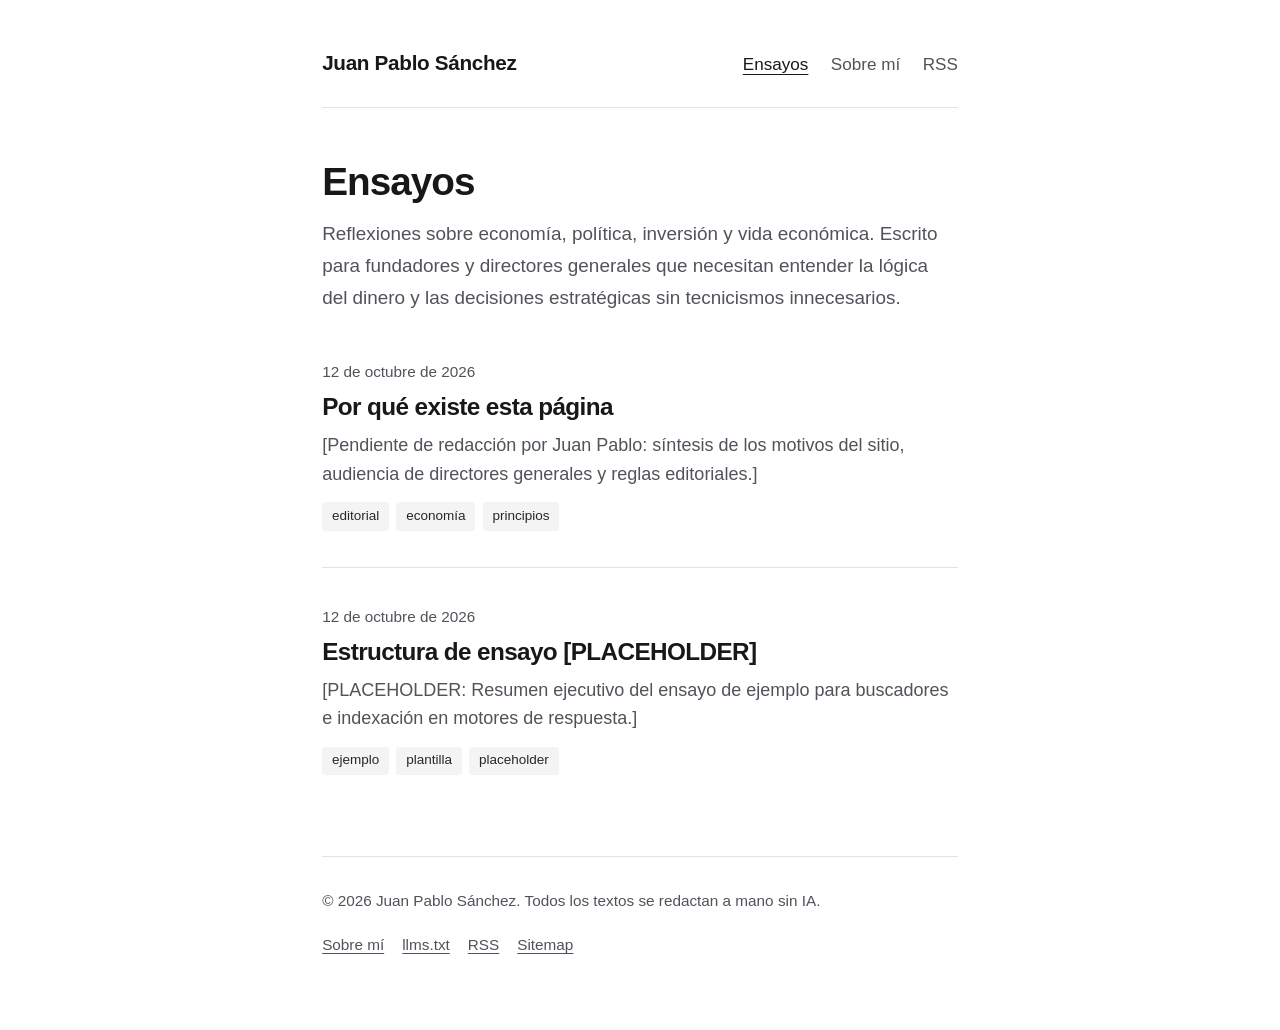
==== index.html @ ef734c39 "Andamiaje inicial del sitio de ensayos con soporte SEO y GEO" ====
<!DOCTYPE html>
<html lang="es-MX">
<head>
  <meta charset="UTF-8">
  <meta name="viewport" content="width=device-width, initial-scale=1.0">
  <title>Juan Pablo Sánchez | Ensayos sobre economía, política e inversión</title>
  <meta name="description" content="Canal personal de ensayos sobre economía, política, inversión y vida económica escrito por Juan Pablo Sánchez para founders y directores generales.">
  <meta name="author" content="Juan Pablo Sánchez">
  <meta name="robots" content="index, follow">

  <!-- Canónico -->
  <link rel="canonical" href="https://quantrabbit.github.io/">

  <!-- Open Graph -->
  <meta property="og:site_name" content="Juan Pablo Sánchez">
  <meta property="og:title" content="Juan Pablo Sánchez | Ensayos sobre economía, política e inversión">
  <meta property="og:description" content="Canal personal de ensayos sobre economía, política, inversión y vida económica escrito por Juan Pablo Sánchez para founders y directores generales.">
  <meta property="og:type" content="website">
  <meta property="og:url" content="https://quantrabbit.github.io/">
  <meta property="og:locale" content="es_MX">

  <!-- Twitter Card -->
  <meta name="twitter:card" content="summary">
  <meta name="twitter:title" content="Juan Pablo Sánchez | Ensayos">
  <meta name="twitter:description" content="Canal personal de ensayos sobre economía, política, inversión y vida económica para founders y CEOs.">

  <!-- RSS y llms.txt -->
  <link rel="alternate" type="application/rss+xml" title="Feed RSS de Juan Pablo Sánchez" href="rss.xml">

  <!-- Estilos -->
  <link rel="stylesheet" href="css/estilos.css">

  <!-- Marcado estructurado JSON-LD -->
  <script type="application/ld+json">
  {
    "@context": "https://schema.org",
    "@graph": [
      {
        "@type": "WebSite",
        "@id": "https://quantrabbit.github.io/#sitio",
        "name": "Juan Pablo Sánchez",
        "url": "https://quantrabbit.github.io/",
        "description": "Canal personal de ensayos sobre economía, política, inversión y vida económica para founders y directores generales.",
        "inLanguage": "es-MX",
        "author": {
          "@type": "Person",
          "@id": "https://quantrabbit.github.io/sobre-mi.html#autor"
        }
      },
      {
        "@type": "Person",
        "@id": "https://quantrabbit.github.io/sobre-mi.html#autor",
        "name": "Juan Pablo Sánchez",
        "jobTitle": "Cofundador y CIO",
        "worksFor": {
          "@type": "Organization",
          "name": "Bombo"
        },
        "url": "https://quantrabbit.github.io/sobre-mi.html",
        "sameAs": [
          "https://github.com/QuantRabbit"
        ]
      }
    ]
  }
  </script>

  <!-- Datos y logica sin dependencias -->
  <script src="datos/articulos.js"></script>
  <script src="js/app.js" defer></script>
</head>
<body>
  <div class="contenedor">
    <header class="site-header">
      <a href="index.html" class="site-title">Juan Pablo Sánchez</a>
      <nav class="site-nav" aria-label="Navegación principal">
        <a href="index.html" class="activo" aria-current="page">Ensayos</a>
        <a href="sobre-mi.html">Sobre mí</a>
        <a href="rss.xml">RSS</a>
      </nav>
    </header>

    <main>
      <h1>Ensayos</h1>
      <p style="color: var(--text-muted); margin-bottom: 2.5rem; font-size: 1.05rem;">
        Reflexiones sobre economía, política, inversión y vida económica. Escrito para fundadores y directores generales que necesitan entender la lógica del dinero y las decisiones estratégicas sin tecnicismos innecesarios.
      </p>

      <section id="contenedor-articulos" aria-label="Lista de ensayos publicados">
        <!-- Contenido base estático para navegadores sin JavaScript y rastreadores web -->
        <ul class="lista-articulos">
          <li class="item-articulo">
            <time class="item-articulo-fecha" datetime="2026-10-12">12 de octubre de 2026</time>
            <h2 class="item-articulo-titulo">
              <a href="articulo.html?slug=por-que-existe-esta-pagina">Por qué existe esta página</a>
            </h2>
            <p class="item-articulo-resumen">
              [Pendiente de redacción por Juan Pablo: síntesis de los motivos del sitio, audiencia de directores generales y reglas editoriales.]
            </p>
            <div class="etiquetas">
              <span class="etiqueta">editorial</span>
              <span class="etiqueta">economía</span>
              <span class="etiqueta">principios</span>
            </div>
          </li>
          <li class="item-articulo">
            <time class="item-articulo-fecha" datetime="2026-10-12">12 de octubre de 2026</time>
            <h2 class="item-articulo-titulo">
              <a href="articulo.html?slug=ejemplo-de-ensayo">Estructura de ensayo [PLACEHOLDER]</a>
            </h2>
            <p class="item-articulo-resumen">
              [PLACEHOLDER: Resumen ejecutivo del ensayo de ejemplo para buscadores e indexación en motores de respuesta.]
            </p>
            <div class="etiquetas">
              <span class="etiqueta">ejemplo</span>
              <span class="etiqueta">plantilla</span>
              <span class="etiqueta">placeholder</span>
            </div>
          </li>
        </ul>
      </section>
    </main>

    <footer class="site-footer">
      <div>© 2026 Juan Pablo Sánchez. Todos los textos se redactan a mano sin IA.</div>
      <div class="footer-links">
        <a href="sobre-mi.html">Sobre mí</a>
        <a href="llms.txt">llms.txt</a>
        <a href="rss.xml">RSS</a>
        <a href="sitemap.xml">Sitemap</a>
      </div>
    </footer>
  </div>
</body>
</html>
---- css/estilos.css ----
/* ==========================================================================
   Estilos tipograficos para sitio personal de ensayos
   Diseno sobrio, una columna, lectura optimizada (65-75 caracteres por linea)
   Modo oscuro automatico mediante prefers-color-scheme
   ========================================================================== */

:root {
  --bg: #ffffff;
  --bg-secondary: #f6f6f7;
  --text: #18181b;
  --text-muted: #52525b;
  --text-faint: #71717a;
  --border: #e4e4e7;
  --border-focus: #18181b;
  --callout-bg: #f8f8f9;
  --callout-border: #18181b;
  --link: #18181b;
  --link-hover: #000000;
  --tag-bg: #f4f4f5;
  --tag-text: #27272a;
  --code-bg: #f4f4f5;
}

@media (prefers-color-scheme: dark) {
  :root {
    --bg: #111113;
    --bg-secondary: #18181b;
    --text: #f4f4f5;
    --text-muted: #a1a1aa;
    --text-faint: #71717a;
    --border: #27272a;
    --border-focus: #f4f4f5;
    --callout-bg: #18181c;
    --callout-border: #e4e4e7;
    --link: #f4f4f5;
    --link-hover: #ffffff;
    --tag-bg: #27272a;
    --tag-text: #d4d4d8;
    --code-bg: #1e1e24;
  }
}

*, *::before, *::after {
  box-sizing: border-box;
}

html {
  font-size: 18px;
  background-color: var(--bg);
  color: var(--text);
  -webkit-font-smoothing: antialiased;
  -moz-osx-font-smoothing: grayscale;
}

body {
  margin: 0;
  padding: 0;
  font-family: -apple-system, BlinkMacSystemFont, "Segoe UI", Roboto, "Helvetica Neue", Arial, sans-serif;
  line-height: 1.7;
  background-color: var(--bg);
  color: var(--text);
}

/* Contenedor de lectura de una sola columna (65 a 75 caracteres) */
.contenedor {
  max-width: 68ch;
  margin: 0 auto;
  padding: 2.5rem 1.25rem 4rem 1.25rem;
}

/* Cabecera del sitio */
.site-header {
  display: flex;
  justify-content: space-between;
  align-items: baseline;
  padding-bottom: 1.5rem;
  margin-bottom: 2.75rem;
  border-bottom: 1px solid var(--border);
}

.site-title {
  font-size: 1.15rem;
  font-weight: 700;
  letter-spacing: -0.015em;
  color: var(--text);
  text-decoration: none;
}

.site-title:hover {
  text-decoration: none;
  opacity: 0.85;
}

.site-nav {
  display: flex;
  gap: 1.25rem;
  align-items: center;
}

.site-nav a {
  font-size: 0.95rem;
  color: var(--text-muted);
  text-decoration: none;
  transition: color 0.15s ease;
}

.site-nav a:hover,
.site-nav a.activo {
  color: var(--text);
  text-decoration: underline;
  text-underline-offset: 4px;
}

/* Tipografia de titulares */
h1, h2, h3, h4 {
  color: var(--text);
  font-weight: 700;
  letter-spacing: -0.025em;
}

h1 {
  font-size: 2.15rem;
  line-height: 1.25;
  margin-top: 0;
  margin-bottom: 0.65rem;
}

.subtitulo-articulo {
  font-size: 1.2rem;
  line-height: 1.45;
  color: var(--text-muted);
  margin-top: 0;
  margin-bottom: 1.5rem;
  font-weight: 400;
}

h2 {
  font-size: 1.4rem;
  line-height: 1.35;
  margin-top: 2.5rem;
  margin-bottom: 0.85rem;
}

h3 {
  font-size: 1.15rem;
  line-height: 1.4;
  margin-top: 1.75rem;
  margin-bottom: 0.5rem;
}

p {
  margin-top: 0;
  margin-bottom: 1.35rem;
}

/* Enlaces */
a {
  color: var(--link);
  text-decoration: underline;
  text-underline-offset: 3px;
  text-decoration-thickness: 1px;
}

a:hover {
  color: var(--link-hover);
  text-decoration-thickness: 2px;
}

/* Metadatos del articulo */
.articulo-meta {
  font-size: 0.9rem;
  color: var(--text-muted);
  margin-bottom: 2rem;
  display: flex;
  flex-wrap: wrap;
  gap: 0.5rem 1.25rem;
  align-items: center;
}

.articulo-meta time,
.articulo-meta .meta-autor {
  display: inline-block;
}

.etiquetas {
  display: flex;
  flex-wrap: wrap;
  gap: 0.4rem;
  margin-top: 0.25rem;
}

.etiqueta {
  font-size: 0.75rem;
  padding: 0.15rem 0.55rem;
  background-color: var(--tag-bg);
  color: var(--tag-text);
  border-radius: 3px;
  text-decoration: none;
  font-weight: 500;
}

/* Bloque "En corto" para lectura rapida y optimizacion GEO */
.en-corto {
  margin: 2.25rem 0;
  padding: 1.35rem 1.5rem;
  background-color: var(--callout-bg);
  border-left: 3px solid var(--callout-border);
  border-radius: 2px;
}

.en-corto h2 {
  font-size: 0.9rem;
  text-transform: uppercase;
  letter-spacing: 0.08em;
  margin-top: 0;
  margin-bottom: 0.75rem;
  color: var(--text);
  font-weight: 700;
}

.en-corto ul {
  margin: 0;
  padding-left: 1.25rem;
}

.en-corto li {
  margin-bottom: 0.65rem;
  line-height: 1.6;
}

.en-corto li:last-child {
  margin-bottom: 0;
}

/* Listas y citas en cuerpo */
article ul, article ol {
  margin-top: 0;
  margin-bottom: 1.35rem;
  padding-left: 1.4rem;
}

article li {
  margin-bottom: 0.45rem;
}

blockquote {
  margin: 2rem 0;
  padding: 0.5rem 0 0.5rem 1.25rem;
  border-left: 2px solid var(--border-focus);
  color: var(--text-muted);
  font-style: italic;
}

blockquote cite {
  display: block;
  font-size: 0.85rem;
  font-style: normal;
  margin-top: 0.5rem;
  color: var(--text-faint);
}

/* Lista de articulos en portada */
.lista-articulos {
  list-style: none;
  padding: 0;
  margin: 0;
}

.item-articulo {
  padding-bottom: 2rem;
  margin-bottom: 2rem;
  border-bottom: 1px solid var(--border);
}

.item-articulo:last-child {
  border-bottom: none;
  margin-bottom: 0;
  padding-bottom: 0;
}

.item-articulo-fecha {
  font-size: 0.85rem;
  color: var(--text-muted);
  margin-bottom: 0.35rem;
  display: block;
}

.item-articulo-titulo {
  font-size: 1.35rem;
  line-height: 1.3;
  margin-top: 0;
  margin-bottom: 0.45rem;
}

.item-articulo-titulo a {
  text-decoration: none;
  color: var(--text);
}

.item-articulo-titulo a:hover {
  text-decoration: underline;
}

.item-articulo-resumen {
  color: var(--text-muted);
  margin-bottom: 0.75rem;
  line-height: 1.6;
}

/* Seccion FAQ para GEO (FAQPage) */
.faq-seccion {
  margin-top: 3.5rem;
  padding-top: 1.75rem;
  border-top: 1px solid var(--border);
}

.faq-seccion h2 {
  margin-top: 0;
  margin-bottom: 1.25rem;
  font-size: 1.25rem;
}

.faq-item {
  margin-bottom: 1.5rem;
}

.faq-pregunta {
  font-size: 1.05rem;
  font-weight: 600;
  margin-bottom: 0.35rem;
  color: var(--text);
}

.faq-respuesta {
  margin: 0;
  color: var(--text-muted);
  line-height: 1.6;
}

/* Seccion de fuentes primarias */
.fuentes-seccion {
  margin-top: 3rem;
  padding-top: 1.5rem;
  border-top: 1px solid var(--border);
}

.fuentes-seccion h2 {
  margin-top: 0;
  margin-bottom: 1rem;
  font-size: 1.15rem;
}

.fuentes-lista {
  padding-left: 1.25rem;
  margin: 0;
  font-size: 0.95rem;
  color: var(--text-muted);
}

.fuentes-lista li {
  margin-bottom: 0.5rem;
}

/* Caja de autor al pie del articulo */
.autor-box {
  margin-top: 3.5rem;
  padding: 1.5rem;
  border: 1px solid var(--border);
  border-radius: 4px;
  background-color: var(--callout-bg);
}

.autor-box h3 {
  margin-top: 0;
  margin-bottom: 0.5rem;
  font-size: 1.05rem;
}

.autor-box p {
  margin-bottom: 0.5rem;
  font-size: 0.95rem;
  color: var(--text-muted);
  line-height: 1.6;
}

.autor-box p:last-child {
  margin-bottom: 0;
}

/* Caja de borrador / placeholder para Juan Pablo */
.borrador-box {
  margin: 1.5rem 0;
  padding: 1rem 1.25rem;
  border: 1px dashed var(--border-focus);
  background-color: var(--callout-bg);
  border-radius: 3px;
  font-size: 0.95rem;
  color: var(--text-muted);
}

.borrador-box strong {
  color: var(--text);
  display: block;
  margin-bottom: 0.35rem;
}

/* Pie de pagina general */
.site-footer {
  margin-top: 4.5rem;
  padding-top: 1.75rem;
  border-top: 1px solid var(--border);
  font-size: 0.85rem;
  color: var(--text-muted);
  display: flex;
  justify-content: space-between;
  align-items: center;
  flex-wrap: wrap;
  gap: 1rem;
}

.footer-links {
  display: flex;
  gap: 1rem;
}

.footer-links a {
  color: var(--text-muted);
}

.footer-links a:hover {
  color: var(--text);
}

/* Utilidades */
.texto-centrado {
  text-align: center;
}

.sr-only {
  position: absolute;
  width: 1px;
  height: 1px;
  padding: 0;
  margin: -1px;
  overflow: hidden;
  clip: rect(0, 0, 0, 0);
  white-space: nowrap;
  border-width: 0;
}

/* Navegacion volver */
.enlace-volver {
  display: inline-block;
  margin-bottom: 2rem;
  font-size: 0.95rem;
  color: var(--text-muted);
  text-decoration: none;
}

.enlace-volver:hover {
  color: var(--text);
  text-decoration: underline;
}

@media (max-width: 600px) {
  html {
    font-size: 17px;
  }
  .contenedor {
    padding: 1.5rem 1rem 3rem 1rem;
  }
  .site-header {
    flex-direction: column;
    gap: 0.75rem;
  }
  h1 {
    font-size: 1.85rem;
  }
}
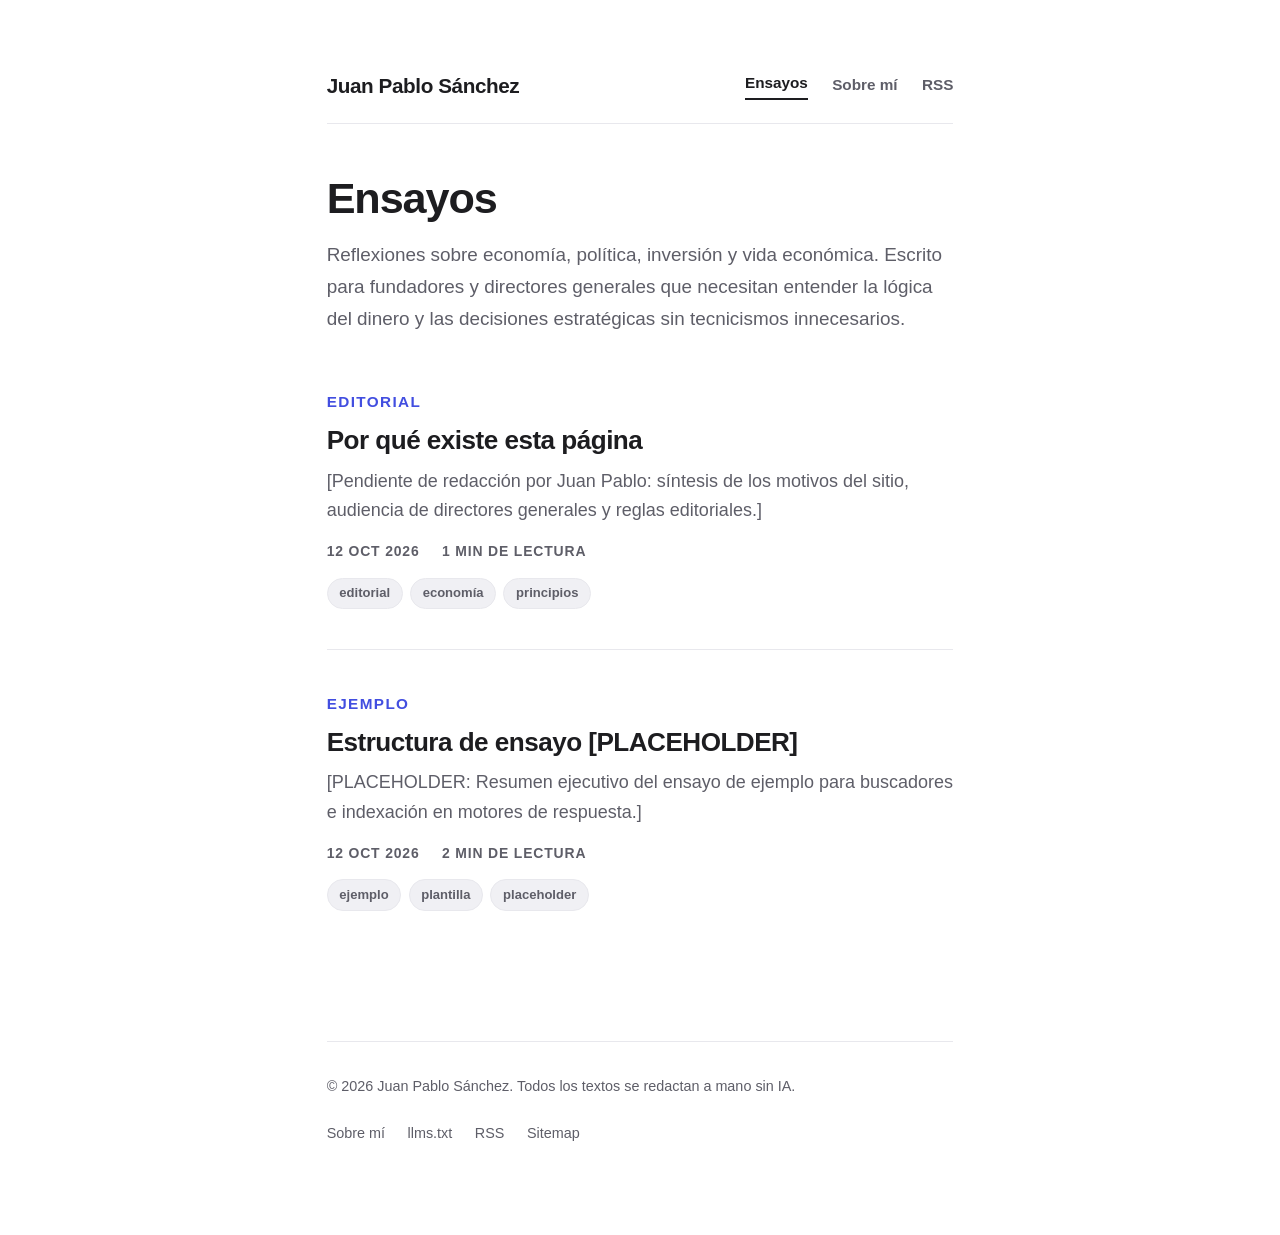
==== commit c67663fa: "Adoptar estilo editorial inspirado en GBM Media The Idea" ====
--- a/index.html
+++ b/index.html
@@ -90,13 +90,17 @@
         <!-- Contenido base estático para navegadores sin JavaScript y rastreadores web -->
         <ul class="lista-articulos">
           <li class="item-articulo">
-            <time class="item-articulo-fecha" datetime="2026-10-12">12 de octubre de 2026</time>
+            <span class="seccion-kicker">EDITORIAL</span>
             <h2 class="item-articulo-titulo">
               <a href="articulo.html?slug=por-que-existe-esta-pagina">Por qué existe esta página</a>
             </h2>
             <p class="item-articulo-resumen">
               [Pendiente de redacción por Juan Pablo: síntesis de los motivos del sitio, audiencia de directores generales y reglas editoriales.]
             </p>
+            <div class="articulo-meta" style="margin-bottom: 0.75rem; padding-bottom: 0; border-bottom: none;">
+              <time datetime="2026-10-12">12 OCT 2026</time>
+              <span>4 MIN DE LECTURA</span>
+            </div>
             <div class="etiquetas">
               <span class="etiqueta">editorial</span>
               <span class="etiqueta">economía</span>
@@ -104,13 +108,17 @@
             </div>
           </li>
           <li class="item-articulo">
-            <time class="item-articulo-fecha" datetime="2026-10-12">12 de octubre de 2026</time>
+            <span class="seccion-kicker">THE IDEA</span>
             <h2 class="item-articulo-titulo">
               <a href="articulo.html?slug=ejemplo-de-ensayo">Estructura de ensayo [PLACEHOLDER]</a>
             </h2>
             <p class="item-articulo-resumen">
               [PLACEHOLDER: Resumen ejecutivo del ensayo de ejemplo para buscadores e indexación en motores de respuesta.]
             </p>
+            <div class="articulo-meta" style="margin-bottom: 0.75rem; padding-bottom: 0; border-bottom: none;">
+              <time datetime="2026-10-12">12 OCT 2026</time>
+              <span>5 MIN DE LECTURA</span>
+            </div>
             <div class="etiquetas">
               <span class="etiqueta">ejemplo</span>
               <span class="etiqueta">plantilla</span>
--- a/css/estilos.css
+++ b/css/estilos.css
@@ -1,42 +1,78 @@
 /* ==========================================================================
-   Estilos tipograficos para sitio personal de ensayos
-   Diseno sobrio, una columna, lectura optimizada (65-75 caracteres por linea)
-   Modo oscuro automatico mediante prefers-color-scheme
+   Sistema de Diseno Editorial: GBM Media "The Idea"
+   Inspirado en la direccion visual de gbm.com/media/the-idea/
+   
+   Principios:
+   - Minimalismo editorial fintech de alto impacto y pureza sans-serif
+   - Fondo blanco nitido (#ffffff) y tinta de alta definicion (#1d1d20)
+   - Kicker de seccion en versalitas audaces (txt-19-700 uppercase)
+   - Titulares contundentes en palo seco con peso 700 (ttl-41-700)
+   - Bajada editorial destacada (txt-21) para sintesis ejecutiva previa
+   - Barra de metadatos con fecha en mayusculas tecnicas y tiempo de lectura
+   - Bloque "En corto" integrado con contorno fino de tarjeta estructurada
+   - Modo oscuro nativo de terminal digital (#111114 con superficies en #18181c)
+   - Cero fuentes externas o dependencias (sistema optimizado para carga instantanea)
+   - Cero guiones largos (em dashes)
    ========================================================================== */
 
 :root {
-  --bg: #ffffff;
-  --bg-secondary: #f6f6f7;
-  --text: #18181b;
-  --text-muted: #52525b;
-  --text-faint: #71717a;
-  --border: #e4e4e7;
-  --border-focus: #18181b;
-  --callout-bg: #f8f8f9;
-  --callout-border: #18181b;
-  --link: #18181b;
-  --link-hover: #000000;
-  --tag-bg: #f4f4f5;
-  --tag-text: #27272a;
-  --code-bg: #f4f4f5;
+  /* Lienzo y superficies GBM Media */
+  --canvas: #ffffff;
+  --surface-card: #f7f7f9;
+  --surface-muted: #f0f0f4;
+  --surface-elevated: #ffffff;
+  
+  /* Textos de alta densidad */
+  --ink: #1d1d20;
+  --body: #262629;
+  --body-strong: #111113;
+  --muted: #5e5e68;
+  --muted-soft: #858592;
+  
+  /* Acentos de identidad GBM */
+  --accent: #1d1d20;             /* Primario carbon GBM */
+  --accent-interactive: #424ee0; /* Azul cobalto GBM Media */
+  --accent-interactive-hover: #2f3bc4;
+  --accent-pill: #000000;
+  --hairline: #e8e8ed;          /* Filete gris fino de 1px */
+  --hairline-dark: #1d1d20;
+  
+  /* Tipografia: 100% palo seco de alta precision */
+  --font-sans: -apple-system, BlinkMacSystemFont, "Segoe UI", Roboto, "Helvetica Neue", Arial, sans-serif;
+  --font-mono: ui-monospace, "SF Mono", Menlo, Consolas, monospace;
+
+  /* Bordes de precision */
+  --radio-sm: 4px;
+  --radio-md: 6px;
+  --radio-pill: 9999px;
+
+  /* Alias de compatibilidad */
+  --bg: var(--canvas);
+  --text: var(--ink);
+  --text-muted: var(--muted);
+  --border: var(--hairline);
+  --callout-bg: var(--surface-card);
 }
 
 @media (prefers-color-scheme: dark) {
   :root {
-    --bg: #111113;
-    --bg-secondary: #18181b;
-    --text: #f4f4f5;
-    --text-muted: #a1a1aa;
-    --text-faint: #71717a;
-    --border: #27272a;
-    --border-focus: #f4f4f5;
-    --callout-bg: #18181c;
-    --callout-border: #e4e4e7;
-    --link: #f4f4f5;
-    --link-hover: #ffffff;
-    --tag-bg: #27272a;
-    --tag-text: #d4d4d8;
-    --code-bg: #1e1e24;
+    --canvas: #111114;
+    --surface-card: #19191d;
+    --surface-muted: #222228;
+    --surface-elevated: #1f1f25;
+    
+    --ink: #fcfcfd;
+    --body: #e0e0e6;
+    --body-strong: #ffffff;
+    --muted: #9999a6;
+    --muted-soft: #6e6e7c;
+    
+    --accent: #fcfcfd;
+    --accent-interactive: #6974f7;
+    --accent-interactive-hover: #8892fa;
+    --accent-pill: #ffffff;
+    --hairline: #27272f;
+    --hairline-dark: #fcfcfd;
   }
 }
 
@@ -46,8 +82,8 @@
 
 html {
   font-size: 18px;
-  background-color: var(--bg);
-  color: var(--text);
+  background-color: var(--canvas);
+  color: var(--body);
   -webkit-font-smoothing: antialiased;
   -moz-osx-font-smoothing: grayscale;
 }
@@ -55,170 +91,225 @@
 body {
   margin: 0;
   padding: 0;
-  font-family: -apple-system, BlinkMacSystemFont, "Segoe UI", Roboto, "Helvetica Neue", Arial, sans-serif;
+  font-family: var(--font-sans);
   line-height: 1.7;
-  background-color: var(--bg);
-  color: var(--text);
-}
-
-/* Contenedor de lectura de una sola columna (65 a 75 caracteres) */
+  background-color: var(--canvas);
+  color: var(--body);
+}
+
+/* Columna central de lectura (65 a 75 caracteres) */
 .contenedor {
   max-width: 68ch;
   margin: 0 auto;
-  padding: 2.5rem 1.25rem 4rem 1.25rem;
-}
-
-/* Cabecera del sitio */
+  padding: 2.5rem 1.5rem 5rem 1.5rem;
+}
+
+/* Cabecera minimalista GBM Media */
 .site-header {
+  border-bottom: 1px solid var(--hairline);
+  padding: 1.25rem 0 1.15rem 0;
+  margin-bottom: 2.75rem;
   display: flex;
   justify-content: space-between;
-  align-items: baseline;
-  padding-bottom: 1.5rem;
-  margin-bottom: 2.75rem;
-  border-bottom: 1px solid var(--border);
+  align-items: center;
 }
 
 .site-title {
+  font-family: var(--font-sans);
   font-size: 1.15rem;
-  font-weight: 700;
-  letter-spacing: -0.015em;
-  color: var(--text);
-  text-decoration: none;
+  font-weight: 800;
+  letter-spacing: -0.02em;
+  color: var(--ink);
+  text-decoration: none;
+  transition: opacity 0.15s ease;
 }
 
 .site-title:hover {
-  text-decoration: none;
-  opacity: 0.85;
+  opacity: 0.75;
+  text-decoration: none;
 }
 
 .site-nav {
   display: flex;
-  gap: 1.25rem;
+  gap: 1.35rem;
   align-items: center;
 }
 
 .site-nav a {
-  font-size: 0.95rem;
-  color: var(--text-muted);
+  font-family: var(--font-sans);
+  font-size: 0.85rem;
+  font-weight: 600;
+  color: var(--muted);
   text-decoration: none;
   transition: color 0.15s ease;
 }
 
-.site-nav a:hover,
+.site-nav a:hover {
+  color: var(--ink);
+}
+
 .site-nav a.activo {
-  color: var(--text);
-  text-decoration: underline;
-  text-underline-offset: 4px;
-}
-
-/* Tipografia de titulares */
+  color: var(--ink);
+  font-weight: 700;
+  border-bottom: 2px solid var(--ink);
+  padding-bottom: 2px;
+}
+
+/* Kicker de seccion (The Idea tag) */
+.seccion-kicker {
+  font-family: var(--font-sans);
+  font-size: 0.85rem;
+  font-weight: 750;
+  text-transform: uppercase;
+  letter-spacing: 0.09em;
+  color: var(--accent-interactive);
+  margin-bottom: 0.5rem;
+  display: block;
+}
+
+/* Jerarquia tipografica */
 h1, h2, h3, h4 {
-  color: var(--text);
-  font-weight: 700;
+  font-family: var(--font-sans);
+  color: var(--ink);
   letter-spacing: -0.025em;
+  font-weight: 700;
 }
 
 h1 {
-  font-size: 2.15rem;
-  line-height: 1.25;
-  margin-top: 0;
-  margin-bottom: 0.65rem;
-}
-
+  font-size: 2.4rem;
+  line-height: 1.15;
+  margin-top: 0;
+  margin-bottom: 0.85rem;
+}
+
+/* Bajada editorial estilo The Idea (txt-21) */
 .subtitulo-articulo {
+  font-family: var(--font-sans);
   font-size: 1.2rem;
-  line-height: 1.45;
-  color: var(--text-muted);
-  margin-top: 0;
-  margin-bottom: 1.5rem;
+  line-height: 1.5;
+  color: var(--muted);
+  margin-top: 0;
+  margin-bottom: 1.65rem;
   font-weight: 400;
 }
 
 h2 {
-  font-size: 1.4rem;
-  line-height: 1.35;
-  margin-top: 2.5rem;
+  font-size: 1.45rem;
+  line-height: 1.3;
+  margin-top: 2.75rem;
   margin-bottom: 0.85rem;
+  letter-spacing: -0.02em;
 }
 
 h3 {
   font-size: 1.15rem;
-  line-height: 1.4;
-  margin-top: 1.75rem;
+  line-height: 1.35;
+  margin-top: 2rem;
   margin-bottom: 0.5rem;
 }
 
 p {
   margin-top: 0;
   margin-bottom: 1.35rem;
+}
+
+strong, b {
+  color: var(--body-strong);
+  font-weight: 700;
 }
 
 /* Enlaces */
 a {
-  color: var(--link);
+  color: var(--ink);
   text-decoration: underline;
+  text-decoration-color: var(--hairline);
   text-underline-offset: 3px;
   text-decoration-thickness: 1px;
+  transition: color 0.15s ease, text-decoration-color 0.15s ease;
 }
 
 a:hover {
-  color: var(--link-hover);
-  text-decoration-thickness: 2px;
-}
-
-/* Metadatos del articulo */
+  color: var(--accent-interactive);
+  text-decoration-color: var(--accent-interactive);
+}
+
+/* Barra de metadatos estilo GBM Media */
 .articulo-meta {
-  font-size: 0.9rem;
-  color: var(--text-muted);
-  margin-bottom: 2rem;
+  font-family: var(--font-sans);
+  font-size: 0.775rem;
+  font-weight: 700;
+  text-transform: uppercase;
+  letter-spacing: 0.06em;
+  color: var(--muted);
   display: flex;
   flex-wrap: wrap;
-  gap: 0.5rem 1.25rem;
+  gap: 0.75rem 1.25rem;
   align-items: center;
-}
-
-.articulo-meta time,
-.articulo-meta .meta-autor {
-  display: inline-block;
-}
-
+  padding-bottom: 1.5rem;
+  margin-bottom: 2.25rem;
+  border-bottom: 1px solid var(--hairline);
+}
+
+.articulo-meta a {
+  color: var(--muted);
+  text-decoration: underline;
+}
+
+.articulo-meta a:hover {
+  color: var(--accent-interactive);
+}
+
+/* Etiquetas en formato pill de GBM */
 .etiquetas {
   display: flex;
   flex-wrap: wrap;
   gap: 0.4rem;
-  margin-top: 0.25rem;
+  margin-top: 0.35rem;
 }
 
 .etiqueta {
-  font-size: 0.75rem;
-  padding: 0.15rem 0.55rem;
-  background-color: var(--tag-bg);
-  color: var(--tag-text);
-  border-radius: 3px;
-  text-decoration: none;
-  font-weight: 500;
-}
-
-/* Bloque "En corto" para lectura rapida y optimizacion GEO */
+  font-family: var(--font-sans);
+  font-size: 0.725rem;
+  font-weight: 600;
+  padding: 0.2rem 0.65rem;
+  background-color: var(--surface-muted);
+  color: var(--muted);
+  border: 1px solid var(--hairline);
+  border-radius: var(--radio-pill);
+  text-decoration: none;
+  transition: background-color 0.15s ease, color 0.15s ease;
+}
+
+.etiqueta:hover {
+  background-color: var(--hairline);
+  color: var(--ink);
+  text-decoration: none;
+}
+
+/* Bloque "En corto" para optimizacion GEO */
 .en-corto {
-  margin: 2.25rem 0;
-  padding: 1.35rem 1.5rem;
-  background-color: var(--callout-bg);
-  border-left: 3px solid var(--callout-border);
-  border-radius: 2px;
+  margin: 2.5rem 0;
+  padding: 1.4rem 1.6rem;
+  background-color: var(--surface-card);
+  border: 1px solid var(--hairline);
+  border-left: 3.5px solid var(--ink);
+  border-radius: var(--radio-sm);
 }
 
 .en-corto h2 {
-  font-size: 0.9rem;
+  font-family: var(--font-sans);
+  font-size: 0.775rem;
   text-transform: uppercase;
-  letter-spacing: 0.08em;
-  margin-top: 0;
-  margin-bottom: 0.75rem;
-  color: var(--text);
-  font-weight: 700;
+  letter-spacing: 0.1em;
+  margin-top: 0;
+  margin-bottom: 0.85rem;
+  color: var(--ink);
+  font-weight: 800;
 }
 
 .en-corto ul {
+  font-family: var(--font-sans);
+  font-size: 0.95rem;
   margin: 0;
   padding-left: 1.25rem;
 }
@@ -226,40 +317,60 @@
 .en-corto li {
   margin-bottom: 0.65rem;
   line-height: 1.6;
+  color: var(--body);
 }
 
 .en-corto li:last-child {
   margin-bottom: 0;
 }
 
-/* Listas y citas en cuerpo */
+/* Listas en cuerpo */
 article ul, article ol {
   margin-top: 0;
   margin-bottom: 1.35rem;
-  padding-left: 1.4rem;
+  padding-left: 1.5rem;
 }
 
 article li {
   margin-bottom: 0.45rem;
 }
 
+/* Citas */
 blockquote {
-  margin: 2rem 0;
-  padding: 0.5rem 0 0.5rem 1.25rem;
-  border-left: 2px solid var(--border-focus);
-  color: var(--text-muted);
+  margin: 2.25rem 0;
+  padding: 0.85rem 0 0.85rem 1.4rem;
+  border-left: 3px solid var(--ink);
+  color: var(--ink);
+  font-size: 1.15rem;
+  line-height: 1.55;
   font-style: italic;
+}
+
+blockquote p {
+  margin-bottom: 0;
 }
 
 blockquote cite {
   display: block;
-  font-size: 0.85rem;
+  font-family: var(--font-sans);
+  font-size: 0.8rem;
   font-style: normal;
-  margin-top: 0.5rem;
-  color: var(--text-faint);
-}
-
-/* Lista de articulos en portada */
+  margin-top: 0.6rem;
+  color: var(--muted);
+  font-weight: 600;
+}
+
+/* Codigo */
+code {
+  font-family: var(--font-mono);
+  font-size: 0.85em;
+  padding: 0.15em 0.4em;
+  background-color: var(--surface-muted);
+  border-radius: var(--radio-sm);
+  color: var(--ink);
+}
+
+/* Lista de articulos en portada estilo The Idea */
 .lista-articulos {
   list-style: none;
   padding: 0;
@@ -267,51 +378,60 @@
 }
 
 .item-articulo {
-  padding-bottom: 2rem;
-  margin-bottom: 2rem;
-  border-bottom: 1px solid var(--border);
+  padding: 2.25rem 0;
+  border-bottom: 1px solid var(--hairline);
+  transition: opacity 0.15s ease;
+}
+
+.item-articulo:first-child {
+  padding-top: 0.5rem;
 }
 
 .item-articulo:last-child {
   border-bottom: none;
-  margin-bottom: 0;
-  padding-bottom: 0;
 }
 
 .item-articulo-fecha {
-  font-size: 0.85rem;
-  color: var(--text-muted);
-  margin-bottom: 0.35rem;
+  font-family: var(--font-sans);
+  font-size: 0.75rem;
+  text-transform: uppercase;
+  letter-spacing: 0.08em;
+  color: var(--muted);
+  margin-bottom: 0.45rem;
   display: block;
+  font-weight: 700;
 }
 
 .item-articulo-titulo {
-  font-size: 1.35rem;
-  line-height: 1.3;
-  margin-top: 0;
-  margin-bottom: 0.45rem;
+  font-size: 1.45rem;
+  line-height: 1.25;
+  margin-top: 0;
+  margin-bottom: 0.55rem;
+  font-weight: 700;
 }
 
 .item-articulo-titulo a {
   text-decoration: none;
-  color: var(--text);
+  color: var(--ink);
+  transition: color 0.15s ease;
 }
 
 .item-articulo-titulo a:hover {
-  text-decoration: underline;
+  color: var(--accent-interactive);
 }
 
 .item-articulo-resumen {
-  color: var(--text-muted);
-  margin-bottom: 0.75rem;
-  line-height: 1.6;
-}
-
-/* Seccion FAQ para GEO (FAQPage) */
+  color: var(--muted);
+  margin-bottom: 0.85rem;
+  line-height: 1.62;
+  font-size: 1rem;
+}
+
+/* Seccion FAQ para GEO */
 .faq-seccion {
   margin-top: 3.5rem;
   padding-top: 1.75rem;
-  border-top: 1px solid var(--border);
+  border-top: 1px solid var(--hairline);
 }
 
 .faq-seccion h2 {
@@ -321,144 +441,156 @@
 }
 
 .faq-item {
-  margin-bottom: 1.5rem;
+  margin-bottom: 1rem;
+  padding: 1.2rem 1.4rem;
+  background-color: var(--surface-card);
+  border: 1px solid var(--hairline);
+  border-radius: var(--radio-sm);
 }
 
 .faq-pregunta {
-  font-size: 1.05rem;
-  font-weight: 600;
-  margin-bottom: 0.35rem;
-  color: var(--text);
+  font-size: 1rem;
+  font-weight: 700;
+  margin-top: 0;
+  margin-bottom: 0.45rem;
+  color: var(--ink);
 }
 
 .faq-respuesta {
   margin: 0;
-  color: var(--text-muted);
-  line-height: 1.6;
-}
-
-/* Seccion de fuentes primarias */
+  color: var(--body);
+  line-height: 1.62;
+  font-size: 0.95rem;
+}
+
+/* Fuentes primarias */
 .fuentes-seccion {
-  margin-top: 3rem;
-  padding-top: 1.5rem;
-  border-top: 1px solid var(--border);
+  margin-top: 3.25rem;
+  padding-top: 1.75rem;
+  border-top: 1px solid var(--hairline);
 }
 
 .fuentes-seccion h2 {
   margin-top: 0;
   margin-bottom: 1rem;
-  font-size: 1.15rem;
+  font-size: 1.25rem;
+}
+
+.fuentes-caja {
+  padding: 1.2rem 1.4rem;
+  background-color: var(--surface-card);
+  border: 1px solid var(--hairline);
+  border-radius: var(--radio-sm);
 }
 
 .fuentes-lista {
   padding-left: 1.25rem;
   margin: 0;
-  font-size: 0.95rem;
-  color: var(--text-muted);
+  font-size: 0.9rem;
+  color: var(--body);
 }
 
 .fuentes-lista li {
   margin-bottom: 0.5rem;
 }
 
-/* Caja de autor al pie del articulo */
+.fuentes-lista li:last-child {
+  margin-bottom: 0;
+}
+
+/* Caja de autor */
 .autor-box {
-  margin-top: 3.5rem;
-  padding: 1.5rem;
-  border: 1px solid var(--border);
-  border-radius: 4px;
-  background-color: var(--callout-bg);
+  margin-top: 3.75rem;
+  padding: 1.6rem 1.75rem;
+  border: 1px solid var(--hairline);
+  border-radius: var(--radio-md);
+  background-color: var(--surface-card);
 }
 
 .autor-box h3 {
   margin-top: 0;
   margin-bottom: 0.5rem;
-  font-size: 1.05rem;
+  font-size: 1.1rem;
+  color: var(--ink);
 }
 
 .autor-box p {
-  margin-bottom: 0.5rem;
+  margin-bottom: 0.65rem;
   font-size: 0.95rem;
-  color: var(--text-muted);
-  line-height: 1.6;
+  color: var(--body);
+  line-height: 1.65;
 }
 
 .autor-box p:last-child {
   margin-bottom: 0;
 }
 
-/* Caja de borrador / placeholder para Juan Pablo */
+.autor-box a {
+  font-weight: 600;
+  color: var(--accent-interactive);
+}
+
+/* Caja de borrador */
 .borrador-box {
-  margin: 1.5rem 0;
-  padding: 1rem 1.25rem;
-  border: 1px dashed var(--border-focus);
-  background-color: var(--callout-bg);
-  border-radius: 3px;
-  font-size: 0.95rem;
-  color: var(--text-muted);
+  margin: 1.75rem 0;
+  padding: 1.15rem 1.35rem;
+  border: 1px dashed var(--muted);
+  background-color: var(--surface-muted);
+  border-radius: var(--radio-sm);
+  font-size: 0.925rem;
+  color: var(--body);
 }
 
 .borrador-box strong {
-  color: var(--text);
+  color: var(--ink);
   display: block;
   margin-bottom: 0.35rem;
-}
-
-/* Pie de pagina general */
+  font-weight: 700;
+}
+
+/* Pie de pagina */
 .site-footer {
-  margin-top: 4.5rem;
+  margin-top: 5rem;
   padding-top: 1.75rem;
-  border-top: 1px solid var(--border);
-  font-size: 0.85rem;
-  color: var(--text-muted);
+  border-top: 1px solid var(--hairline);
+  font-size: 0.8rem;
+  color: var(--muted);
   display: flex;
   justify-content: space-between;
   align-items: center;
   flex-wrap: wrap;
-  gap: 1rem;
+  gap: 1.25rem;
 }
 
 .footer-links {
   display: flex;
-  gap: 1rem;
+  gap: 1.25rem;
 }
 
 .footer-links a {
-  color: var(--text-muted);
+  color: var(--muted);
+  text-decoration: none;
+  transition: color 0.15s ease;
 }
 
 .footer-links a:hover {
-  color: var(--text);
-}
-
-/* Utilidades */
-.texto-centrado {
-  text-align: center;
-}
-
-.sr-only {
-  position: absolute;
-  width: 1px;
-  height: 1px;
-  padding: 0;
-  margin: -1px;
-  overflow: hidden;
-  clip: rect(0, 0, 0, 0);
-  white-space: nowrap;
-  border-width: 0;
-}
-
-/* Navegacion volver */
+  color: var(--ink);
+  text-decoration: underline;
+}
+
+/* Enlace volver */
 .enlace-volver {
   display: inline-block;
   margin-bottom: 2rem;
-  font-size: 0.95rem;
-  color: var(--text-muted);
-  text-decoration: none;
+  font-size: 0.85rem;
+  font-weight: 600;
+  color: var(--muted);
+  text-decoration: none;
+  transition: color 0.15s ease;
 }
 
 .enlace-volver:hover {
-  color: var(--text);
+  color: var(--ink);
   text-decoration: underline;
 }
 
@@ -467,13 +599,15 @@
     font-size: 17px;
   }
   .contenedor {
-    padding: 1.5rem 1rem 3rem 1rem;
-  }
-  .site-header {
-    flex-direction: column;
-    gap: 0.75rem;
+    padding: 1.75rem 1.15rem 3.5rem 1.15rem;
   }
   h1 {
-    font-size: 1.85rem;
+    font-size: 2rem;
   }
-}
+  .subtitulo-articulo {
+    font-size: 1.1rem;
+  }
+  h2 {
+    font-size: 1.35rem;
+  }
+}
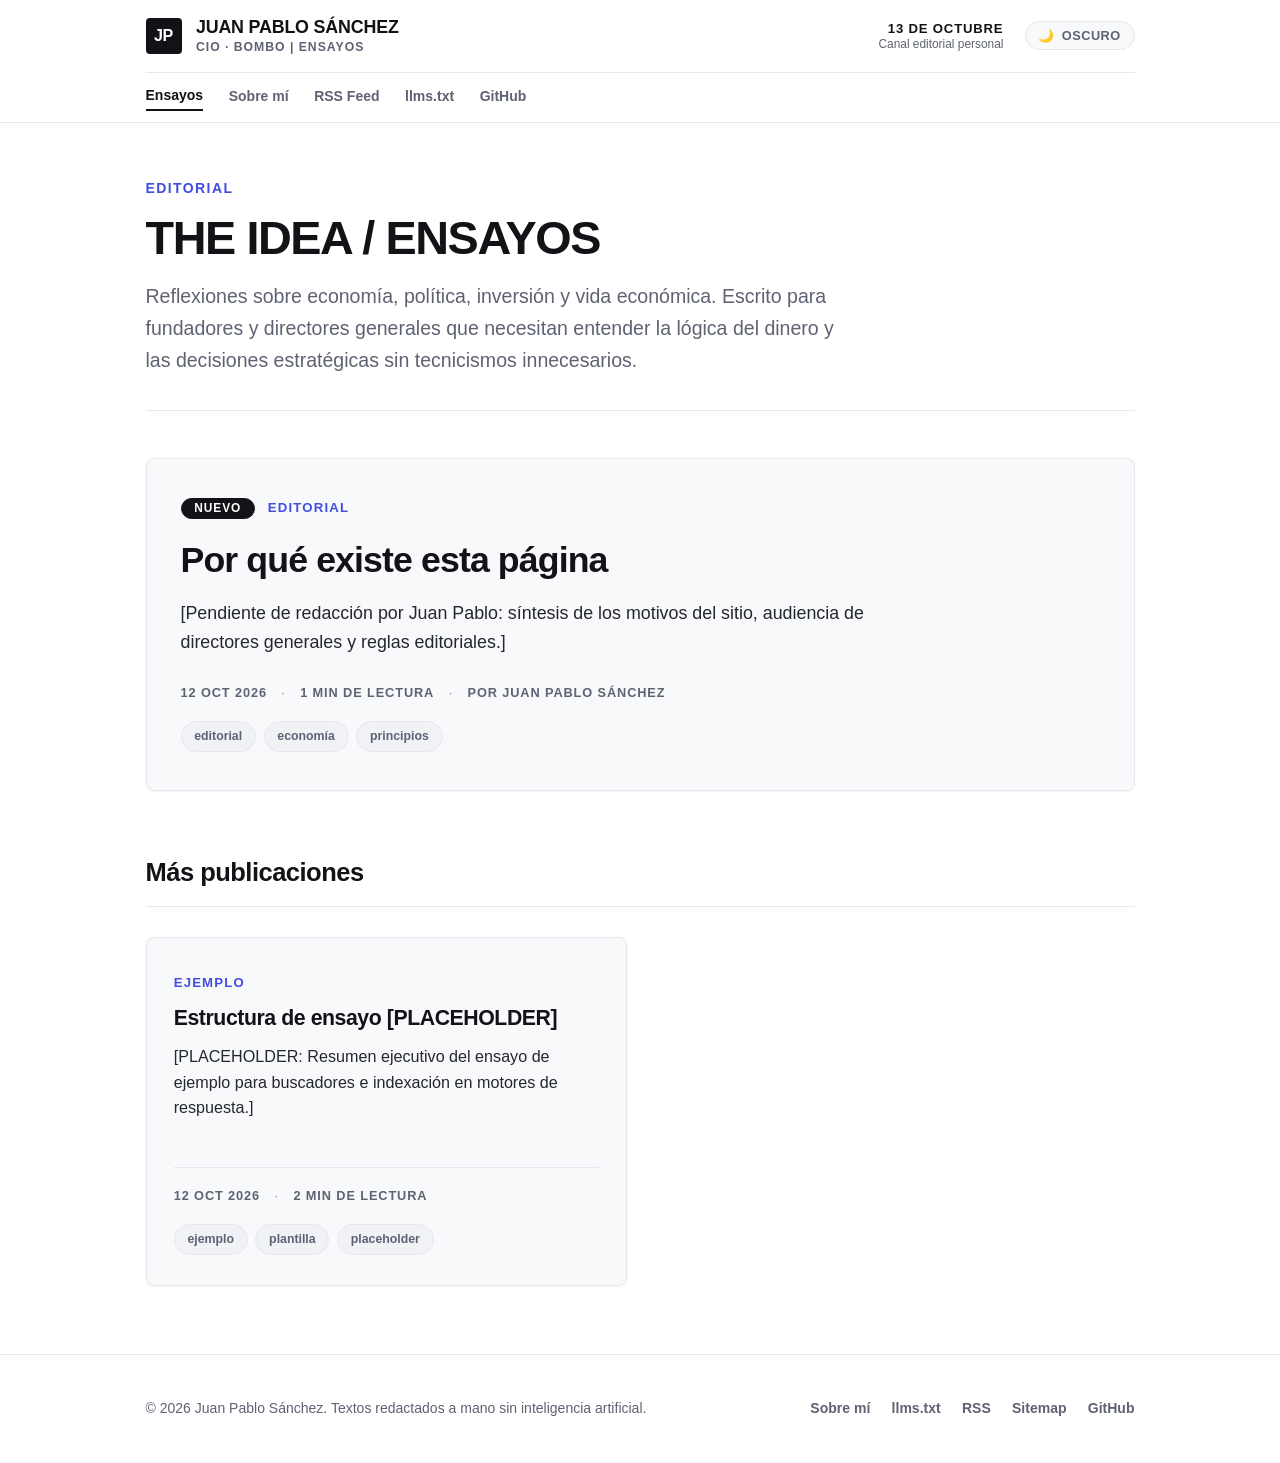
==== commit b55b0178: "Implementar diseño editorial completo estilo GBM Media The Idea con selector de tema y tarjetas estr" ====
--- a/index.html
+++ b/index.html
@@ -26,6 +26,16 @@
 
   <!-- RSS y llms.txt -->
   <link rel="alternate" type="application/rss+xml" title="Feed RSS de Juan Pablo Sánchez" href="rss.xml">
+
+  <!-- Prevencion de parpadeo de tema -->
+  <script>
+    (function() {
+      var tema = localStorage.getItem('tema-preferido');
+      if (tema) {
+        document.documentElement.setAttribute('data-tema', tema);
+      }
+    })();
+  </script>
 
   <!-- Estilos -->
   <link rel="stylesheet" href="css/estilos.css">
@@ -65,77 +75,128 @@
   }
   </script>
 
-  <!-- Datos y logica sin dependencias -->
+  <!-- Datos y logica cliente sin dependencias -->
   <script src="datos/articulos.js"></script>
   <script src="js/app.js" defer></script>
 </head>
 <body>
-  <div class="contenedor">
-    <header class="site-header">
-      <a href="index.html" class="site-title">Juan Pablo Sánchez</a>
-      <nav class="site-nav" aria-label="Navegación principal">
-        <a href="index.html" class="activo" aria-current="page">Ensayos</a>
-        <a href="sobre-mi.html">Sobre mí</a>
-        <a href="rss.xml">RSS</a>
-      </nav>
+  <div class="sitio-wrapper">
+    <!-- Cabecera Editorial GBM Media -->
+    <header class="gbm-header">
+      <div class="contenedor">
+        <div class="gbm-header__top">
+          <a href="index.html" class="marca-editorial">
+            <span class="marca-monograma">JP</span>
+            <div class="marca-info">
+              <span class="marca-nombre">JUAN PABLO SÁNCHEZ</span>
+              <span class="marca-sub">CIO · BOMBO | ENSAYOS</span>
+            </div>
+          </a>
+
+          <div class="gbm-header__acciones">
+            <div class="header-fecha-bloque">
+              <p class="header-fecha">13 DE OCTUBRE</p>
+              <p class="header-subfecha">Canal editorial personal</p>
+            </div>
+            <button type="button" class="btn-tema" aria-label="Cambiar tema">
+              <span>🌙</span><span>OSCURO</span>
+            </button>
+          </div>
+        </div>
+
+        <nav class="gbm-subnav" aria-label="Navegación editorial">
+          <a href="index.html" class="activo" aria-current="page">Ensayos</a>
+          <a href="sobre-mi.html">Sobre mí</a>
+          <a href="rss.xml">RSS Feed</a>
+          <a href="llms.txt">llms.txt</a>
+          <a href="https://github.com/QuantRabbit" target="_blank" rel="noopener noreferrer">GitHub</a>
+        </nav>
+      </div>
     </header>
 
-    <main>
-      <h1>Ensayos</h1>
-      <p style="color: var(--text-muted); margin-bottom: 2.5rem; font-size: 1.05rem;">
-        Reflexiones sobre economía, política, inversión y vida económica. Escrito para fundadores y directores generales que necesitan entender la lógica del dinero y las decisiones estratégicas sin tecnicismos innecesarios.
-      </p>
-
-      <section id="contenedor-articulos" aria-label="Lista de ensayos publicados">
-        <!-- Contenido base estático para navegadores sin JavaScript y rastreadores web -->
-        <ul class="lista-articulos">
-          <li class="item-articulo">
-            <span class="seccion-kicker">EDITORIAL</span>
-            <h2 class="item-articulo-titulo">
-              <a href="articulo.html?slug=por-que-existe-esta-pagina">Por qué existe esta página</a>
-            </h2>
-            <p class="item-articulo-resumen">
+    <!-- Contenido Principal -->
+    <main class="contenedor">
+      <!-- Seccion Hero / Intro -->
+      <section class="archive-intro">
+        <span class="archive-intro__kicker">EDITORIAL</span>
+        <h1 class="archive-intro__titulo">The Idea / Ensayos</h1>
+        <p class="archive-intro__bajada">
+          Reflexiones sobre economía, política, inversión y vida económica. Escrito para fundadores y directores generales que necesitan entender la lógica del dinero y las decisiones estratégicas sin tecnicismos innecesarios.
+        </p>
+      </section>
+
+      <!-- Contenedor dinamico e interactivo de articulos -->
+      <div id="contenedor-articulos">
+        <!-- Respaldo estatico para motores de busqueda y navegadores sin JS -->
+        <section class="seccion-destacada" aria-label="Ensayo destacado">
+          <a href="articulo.html?slug=por-que-existe-esta-pagina" class="card-destacada">
+            <div class="card-destacada__tags">
+              <span class="tag-pill tag-pill--solid">NUEVO</span>
+              <span class="seccion-kicker">EDITORIAL</span>
+            </div>
+            <h2 class="card-destacada__titulo">Por qué existe esta página</h2>
+            <p class="card-destacada__resumen">
               [Pendiente de redacción por Juan Pablo: síntesis de los motivos del sitio, audiencia de directores generales y reglas editoriales.]
             </p>
-            <div class="articulo-meta" style="margin-bottom: 0.75rem; padding-bottom: 0; border-bottom: none;">
-              <time datetime="2026-10-12">12 OCT 2026</time>
-              <span>4 MIN DE LECTURA</span>
+            <div class="meta-container">
+              <span class="meta-fecha">12 OCT 2026</span>
+              <span class="meta-separador">·</span>
+              <span class="meta-tiempo">4 MIN DE LECTURA</span>
+              <span class="meta-separador">·</span>
+              <span class="meta-autor">POR JUAN PABLO SÁNCHEZ</span>
             </div>
             <div class="etiquetas">
               <span class="etiqueta">editorial</span>
               <span class="etiqueta">economía</span>
               <span class="etiqueta">principios</span>
             </div>
-          </li>
-          <li class="item-articulo">
-            <span class="seccion-kicker">THE IDEA</span>
-            <h2 class="item-articulo-titulo">
-              <a href="articulo.html?slug=ejemplo-de-ensayo">Estructura de ensayo [PLACEHOLDER]</a>
-            </h2>
-            <p class="item-articulo-resumen">
-              [PLACEHOLDER: Resumen ejecutivo del ensayo de ejemplo para buscadores e indexación en motores de respuesta.]
-            </p>
-            <div class="articulo-meta" style="margin-bottom: 0.75rem; padding-bottom: 0; border-bottom: none;">
-              <time datetime="2026-10-12">12 OCT 2026</time>
-              <span>5 MIN DE LECTURA</span>
-            </div>
-            <div class="etiquetas">
-              <span class="etiqueta">ejemplo</span>
-              <span class="etiqueta">plantilla</span>
-              <span class="etiqueta">placeholder</span>
-            </div>
-          </li>
-        </ul>
-      </section>
+          </a>
+        </section>
+
+        <section class="seccion-grid" aria-label="Más ensayos publicados">
+          <h2 class="seccion-grid__titulo-bloque">Más publicaciones</h2>
+          <div class="grid-articulos">
+            <a href="articulo.html?slug=ejemplo-de-ensayo" class="card-articulo">
+              <div class="card-articulo__top">
+                <div class="card-articulo__kicker">
+                  <span class="seccion-kicker">THE IDEA</span>
+                </div>
+                <h3 class="card-articulo__titulo">Estructura de ensayo [PLACEHOLDER]</h3>
+                <p class="card-articulo__resumen">
+                  [PLACEHOLDER: Resumen ejecutivo del ensayo de ejemplo para buscadores e indexación en motores de respuesta.]
+                </p>
+              </div>
+              <div class="card-articulo__bottom">
+                <div class="meta-container">
+                  <span class="meta-fecha">12 OCT 2026</span>
+                  <span class="meta-separador">·</span>
+                  <span class="meta-tiempo">5 MIN DE LECTURA</span>
+                </div>
+                <div class="etiquetas">
+                  <span class="etiqueta">ejemplo</span>
+                  <span class="etiqueta">plantilla</span>
+                  <span class="etiqueta">placeholder</span>
+                </div>
+              </div>
+            </a>
+          </div>
+        </section>
+      </div>
     </main>
 
-    <footer class="site-footer">
-      <div>© 2026 Juan Pablo Sánchez. Todos los textos se redactan a mano sin IA.</div>
-      <div class="footer-links">
-        <a href="sobre-mi.html">Sobre mí</a>
-        <a href="llms.txt">llms.txt</a>
-        <a href="rss.xml">RSS</a>
-        <a href="sitemap.xml">Sitemap</a>
+    <!-- Pie de pagina editorial GBM Media -->
+    <footer class="gbm-footer">
+      <div class="contenedor">
+        <div class="gbm-footer__inner">
+          <p class="gbm-footer__copy">© 2026 Juan Pablo Sánchez. Textos redactados a mano sin inteligencia artificial.</p>
+          <div class="gbm-footer__links">
+            <a href="sobre-mi.html">Sobre mí</a>
+            <a href="llms.txt">llms.txt</a>
+            <a href="rss.xml">RSS</a>
+            <a href="sitemap.xml">Sitemap</a>
+            <a href="https://github.com/QuantRabbit" target="_blank" rel="noopener noreferrer">GitHub</a>
+          </div>
+        </div>
       </div>
     </footer>
   </div>
--- a/css/estilos.css
+++ b/css/estilos.css
@@ -1,50 +1,67 @@
 /* ==========================================================================
-   Sistema de Diseno Editorial: GBM Media "The Idea"
-   Inspirado en la direccion visual de gbm.com/media/the-idea/
+   Sistema de Diseno Editorial: GBM Media "The Idea" / WSJ
+   Inspirado en la estetica de https://gbm.com/media/the-idea/
    
    Principios:
-   - Minimalismo editorial fintech de alto impacto y pureza sans-serif
-   - Fondo blanco nitido (#ffffff) y tinta de alta definicion (#1d1d20)
-   - Kicker de seccion en versalitas audaces (txt-19-700 uppercase)
-   - Titulares contundentes en palo seco con peso 700 (ttl-41-700)
-   - Bajada editorial destacada (txt-21) para sintesis ejecutiva previa
-   - Barra de metadatos con fecha en mayusculas tecnicas y tiempo de lectura
-   - Bloque "En corto" integrado con contorno fino de tarjeta estructurada
-   - Modo oscuro nativo de terminal digital (#111114 con superficies en #18181c)
-   - Cero fuentes externas o dependencias (sistema optimizado para carga instantanea)
-   - Cero guiones largos (em dashes)
+   - Diseno editorial de alto impacto para directores generales y fundadores.
+   - Modo claro por defecto: fondo blanco puro (#ffffff), tinta profunda (#121316),
+     superficies de tarjetas en pizarra suave (#f7f7fa) y acento cobalto (#424ee0).
+   - Modo oscuro tipo terminal de mercados (#0c0d12) con tarjetas en relieve (#141622)
+     y bordes definidos (#242636), nunca fondos negros planos sin contraste.
+   - Selector manual de tema (Claro / Oscuro / Auto) con persistencia en localStorage.
+   - Tipografia de sistema sans-serif optimizada para lectura de alta resolucion.
+   - Estructura GBM: Kicker uppercase (txt-19-700), Titular audaz (ttl-41-700),
+     Bajada explicativa (txt-21), Metadatos tecnicos (txt-13-700) y Pill tags.
+   - Tarjeta destacada (archive__featured) y cuadricula de tarjetas (archive__grid).
+   - Bloque "En corto" para lectura ejecutiva y citacion en motores de IA (GEO).
+   - Sin dependencias externas ni CDNs. Cero guiones largos (em dashes).
    ========================================================================== */
 
 :root {
-  /* Lienzo y superficies GBM Media */
+  /* Lienzo y superficies de modo claro (GBM Media signature) */
   --canvas: #ffffff;
-  --surface-card: #f7f7f9;
-  --surface-muted: #f0f0f4;
-  --surface-elevated: #ffffff;
+  --surface-header: #ffffff;
+  --surface-card: #f8f9fb;
+  --surface-card-hover: #ffffff;
+  --surface-muted: #f0f2f6;
+  --surface-callout: #f5f6fa;
+  --surface-pill: #121316;
+  --surface-pill-text: #ffffff;
   
   /* Textos de alta densidad */
-  --ink: #1d1d20;
-  --body: #262629;
-  --body-strong: #111113;
-  --muted: #5e5e68;
-  --muted-soft: #858592;
+  --ink: #121316;
+  --body: #25272e;
+  --body-strong: #0d0e11;
+  --muted: #5e6272;
+  --muted-soft: #858999;
   
-  /* Acentos de identidad GBM */
-  --accent: #1d1d20;             /* Primario carbon GBM */
-  --accent-interactive: #424ee0; /* Azul cobalto GBM Media */
-  --accent-interactive-hover: #2f3bc4;
-  --accent-pill: #000000;
-  --hairline: #e8e8ed;          /* Filete gris fino de 1px */
-  --hairline-dark: #1d1d20;
+  /* Acentos de identidad GBM Media */
+  --accent-interactive: #424ee0;       /* Azul cobalto GBM */
+  --accent-interactive-hover: #2e3bc8;
+  --accent-pill-border: #121316;
   
-  /* Tipografia: 100% palo seco de alta precision */
+  /* Separadores y bordes de precision (1px) */
+  --hairline: #e6e8ed;
+  --hairline-strong: #121316;
+  --border-focus: #424ee0;
+  
+  /* Sombras y profundidad */
+  --shadow-sm: 0 1px 3px rgba(0, 0, 0, 0.04);
+  --shadow-card: 0 2px 8px rgba(0, 0, 0, 0.04);
+  --shadow-card-hover: 0 10px 28px rgba(66, 78, 224, 0.09);
+
+  /* Tipografia palo seco de precision */
   --font-sans: -apple-system, BlinkMacSystemFont, "Segoe UI", Roboto, "Helvetica Neue", Arial, sans-serif;
   --font-mono: ui-monospace, "SF Mono", Menlo, Consolas, monospace;
 
-  /* Bordes de precision */
+  /* Bordes */
   --radio-sm: 4px;
-  --radio-md: 6px;
+  --radio-md: 8px;
   --radio-pill: 9999px;
+  
+  /* Ancho de lectura optimo (65 a 75 caracteres) */
+  --ancho-columna: 72ch;
+  --ancho-contenedor: 1040px;
 
   /* Alias de compatibilidad */
   --bg: var(--canvas);
@@ -54,25 +71,65 @@
   --callout-bg: var(--surface-card);
 }
 
+/* Modo oscuro explictamente forzado por el usuario */
+[data-tema="oscuro"] {
+  --canvas: #0c0d12;
+  --surface-header: #0c0d12;
+  --surface-card: #141620;
+  --surface-card-hover: #191c28;
+  --surface-muted: #1c1e2b;
+  --surface-callout: #161824;
+  --surface-pill: #ffffff;
+  --surface-pill-text: #0c0d12;
+  
+  --ink: #ffffff;
+  --body: #d5d8e4;
+  --body-strong: #ffffff;
+  --muted: #8c91a4;
+  --muted-soft: #63677a;
+  
+  --accent-interactive: #6974f7;
+  --accent-interactive-hover: #8892fa;
+  --accent-pill-border: #ffffff;
+  
+  --hairline: #242636;
+  --hairline-strong: #ffffff;
+  --border-focus: #6974f7;
+  
+  --shadow-sm: 0 1px 3px rgba(0, 0, 0, 0.4);
+  --shadow-card: 0 2px 8px rgba(0, 0, 0, 0.4);
+  --shadow-card-hover: 0 10px 28px rgba(105, 116, 247, 0.14);
+}
+
+/* Modo oscuro automatico si el sistema lo prefiere y el usuario no eligio 'claro' */
 @media (prefers-color-scheme: dark) {
-  :root {
-    --canvas: #111114;
-    --surface-card: #19191d;
-    --surface-muted: #222228;
-    --surface-elevated: #1f1f25;
+  :root:not([data-tema="claro"]) {
+    --canvas: #0c0d12;
+    --surface-header: #0c0d12;
+    --surface-card: #141620;
+    --surface-card-hover: #191c28;
+    --surface-muted: #1c1e2b;
+    --surface-callout: #161824;
+    --surface-pill: #ffffff;
+    --surface-pill-text: #0c0d12;
     
-    --ink: #fcfcfd;
-    --body: #e0e0e6;
+    --ink: #ffffff;
+    --body: #d5d8e4;
     --body-strong: #ffffff;
-    --muted: #9999a6;
-    --muted-soft: #6e6e7c;
+    --muted: #8c91a4;
+    --muted-soft: #63677a;
     
-    --accent: #fcfcfd;
     --accent-interactive: #6974f7;
     --accent-interactive-hover: #8892fa;
-    --accent-pill: #ffffff;
-    --hairline: #27272f;
-    --hairline-dark: #fcfcfd;
+    --accent-pill-border: #ffffff;
+    
+    --hairline: #242636;
+    --hairline-strong: #ffffff;
+    --border-focus: #6974f7;
+    
+    --shadow-sm: 0 1px 3px rgba(0, 0, 0, 0.4);
+    --shadow-card: 0 2px 8px rgba(0, 0, 0, 0.4);
+    --shadow-card-hover: 0 10px 28px rgba(105, 116, 247, 0.14);
   }
 }
 
@@ -81,533 +138,966 @@
 }
 
 html {
-  font-size: 18px;
+  font-size: 17px;
   background-color: var(--canvas);
   color: var(--body);
   -webkit-font-smoothing: antialiased;
   -moz-osx-font-smoothing: grayscale;
+  scroll-behavior: smooth;
 }
 
 body {
   margin: 0;
   padding: 0;
   font-family: var(--font-sans);
-  line-height: 1.7;
+  line-height: 1.68;
   background-color: var(--canvas);
   color: var(--body);
 }
 
-/* Columna central de lectura (65 a 75 caracteres) */
+/* Envolvente principal */
+.sitio-wrapper {
+  min-height: 100vh;
+  display: flex;
+  flex-direction: column;
+}
+
+/* Contenedor responsivo centrado */
 .contenedor {
-  max-width: 68ch;
+  width: 100%;
+  max-width: var(--ancho-contenedor);
   margin: 0 auto;
-  padding: 2.5rem 1.5rem 5rem 1.5rem;
-}
-
-/* Cabecera minimalista GBM Media */
-.site-header {
+  padding: 0 1.5rem;
+}
+
+/* Columna de lectura para articulos individuales */
+.columna-lectura {
+  max-width: var(--ancho-columna);
+  margin: 0 auto;
+}
+
+/* ==========================================================================
+   Cabecera Editorial estilo GBM Media (Masthead + Subnav)
+   ========================================================================== */
+
+.gbm-header {
+  background-color: var(--surface-header);
   border-bottom: 1px solid var(--hairline);
-  padding: 1.25rem 0 1.15rem 0;
+  position: sticky;
+  top: 0;
+  z-index: 100;
+  backdrop-filter: blur(8px);
+}
+
+.gbm-header__top {
+  display: flex;
+  justify-content: space-between;
+  align-items: center;
+  padding: 1rem 0;
+  border-bottom: 1px solid var(--hairline);
+}
+
+/* Monograma y marca editorial */
+.marca-editorial {
+  display: flex;
+  align-items: center;
+  gap: 0.85rem;
+  text-decoration: none;
+  color: inherit;
+}
+
+.marca-monograma {
+  display: inline-flex;
+  align-items: center;
+  justify-content: center;
+  width: 36px;
+  height: 36px;
+  background-color: var(--ink);
+  color: var(--canvas);
+  font-family: var(--font-sans);
+  font-weight: 800;
+  font-size: 0.95rem;
+  letter-spacing: -0.02em;
+  border-radius: var(--radio-sm);
+  transition: transform 0.15s ease;
+}
+
+.marca-editorial:hover .marca-monograma {
+  transform: scale(1.04);
+}
+
+.marca-info {
+  display: flex;
+  flex-direction: column;
+}
+
+.marca-nombre {
+  font-family: var(--font-sans);
+  font-size: 1.05rem;
+  font-weight: 800;
+  letter-spacing: -0.01em;
+  color: var(--ink);
+  line-height: 1.15;
+}
+
+.marca-sub {
+  font-size: 0.72rem;
+  font-weight: 600;
+  text-transform: uppercase;
+  letter-spacing: 0.08em;
+  color: var(--muted);
+  line-height: 1.25;
+  margin-top: 2px;
+}
+
+/* Extremo derecho de la cabecera */
+.gbm-header__acciones {
+  display: flex;
+  align-items: center;
+  gap: 1.25rem;
+}
+
+.header-fecha-bloque {
+  text-align: right;
+  display: none;
+}
+
+@media (min-width: 680px) {
+  .header-fecha-bloque {
+    display: block;
+  }
+}
+
+.header-fecha {
+  font-size: 0.775rem;
+  font-weight: 700;
+  text-transform: uppercase;
+  letter-spacing: 0.06em;
+  color: var(--ink);
+  margin: 0;
+  line-height: 1.2;
+}
+
+.header-subfecha {
+  font-size: 0.7rem;
+  color: var(--muted);
+  margin: 0;
+  line-height: 1.2;
+}
+
+/* Boton conmutador de tema */
+.btn-tema {
+  display: inline-flex;
+  align-items: center;
+  gap: 0.4rem;
+  padding: 0.35rem 0.75rem;
+  background-color: var(--surface-card);
+  border: 1px solid var(--hairline);
+  border-radius: var(--radio-pill);
+  color: var(--muted);
+  font-family: var(--font-sans);
+  font-size: 0.75rem;
+  font-weight: 700;
+  letter-spacing: 0.04em;
+  text-transform: uppercase;
+  cursor: pointer;
+  transition: all 0.15s ease;
+}
+
+.btn-tema:hover {
+  background-color: var(--surface-muted);
+  color: var(--ink);
+  border-color: var(--hairline-strong);
+}
+
+/* Submenu horizontal estilo GBM The Idea */
+.gbm-subnav {
+  display: flex;
+  align-items: center;
+  gap: 1.5rem;
+  padding: 0.65rem 0;
+  overflow-x: auto;
+  white-space: nowrap;
+  scrollbar-width: none;
+}
+
+.gbm-subnav::-webkit-scrollbar {
+  display: none;
+}
+
+.gbm-subnav a {
+  font-family: var(--font-sans);
+  font-size: 0.825rem;
+  font-weight: 600;
+  color: var(--muted);
+  text-decoration: none;
+  padding-bottom: 2px;
+  transition: color 0.15s ease;
+}
+
+.gbm-subnav a:hover {
+  color: var(--ink);
+}
+
+.gbm-subnav a.activo {
+  color: var(--ink);
+  font-weight: 800;
+  border-bottom: 2px solid var(--ink);
+}
+
+/* ==========================================================================
+   Seccion Hero / Intro (archive__intro en GBM)
+   ========================================================================== */
+
+.archive-intro {
+  padding: 3rem 0 2rem 0;
+  border-bottom: 1px solid var(--hairline);
   margin-bottom: 2.75rem;
-  display: flex;
-  justify-content: space-between;
-  align-items: center;
-}
-
-.site-title {
-  font-family: var(--font-sans);
+}
+
+.archive-intro__kicker {
+  display: inline-block;
+  font-family: var(--font-sans);
+  font-size: 0.825rem;
+  font-weight: 800;
+  text-transform: uppercase;
+  letter-spacing: 0.1em;
+  color: var(--accent-interactive);
+  margin-bottom: 0.65rem;
+}
+
+.archive-intro__titulo {
+  font-family: var(--font-sans);
+  font-size: clamp(2rem, 4vw, 2.75rem);
+  font-weight: 800;
+  line-height: 1.12;
+  letter-spacing: -0.03em;
+  color: var(--ink);
+  margin: 0 0 1rem 0;
+  text-transform: uppercase;
+}
+
+.archive-intro__bajada {
   font-size: 1.15rem;
-  font-weight: 800;
-  letter-spacing: -0.02em;
-  color: var(--ink);
-  text-decoration: none;
-  transition: opacity 0.15s ease;
-}
-
-.site-title:hover {
-  opacity: 0.75;
-  text-decoration: none;
-}
-
-.site-nav {
-  display: flex;
-  gap: 1.35rem;
-  align-items: center;
-}
-
-.site-nav a {
-  font-family: var(--font-sans);
-  font-size: 0.85rem;
-  font-weight: 600;
-  color: var(--muted);
-  text-decoration: none;
-  transition: color 0.15s ease;
-}
-
-.site-nav a:hover {
-  color: var(--ink);
-}
-
-.site-nav a.activo {
-  color: var(--ink);
-  font-weight: 700;
-  border-bottom: 2px solid var(--ink);
-  padding-bottom: 2px;
-}
-
-/* Kicker de seccion (The Idea tag) */
+  line-height: 1.62;
+  color: var(--muted);
+  max-width: 65ch;
+  margin: 0;
+}
+
+/* ==========================================================================
+   Componentes de etiquetas y Pills estilo GBM
+   ========================================================================== */
+
+.tag-pill {
+  display: inline-flex;
+  align-items: center;
+  padding: 0.22rem 0.75rem;
+  border-radius: var(--radio-pill);
+  font-family: var(--font-sans);
+  font-size: 0.7rem;
+  font-weight: 750;
+  text-transform: uppercase;
+  letter-spacing: 0.08em;
+  line-height: 1;
+}
+
+.tag-pill--solid {
+  background-color: var(--surface-pill);
+  color: var(--surface-pill-text);
+  border: 1px solid var(--surface-pill);
+}
+
+.tag-pill--outline {
+  background-color: transparent;
+  color: var(--ink);
+  border: 1px solid var(--hairline-strong);
+}
+
 .seccion-kicker {
   font-family: var(--font-sans);
-  font-size: 0.85rem;
-  font-weight: 750;
+  font-size: 0.775rem;
+  font-weight: 800;
   text-transform: uppercase;
   letter-spacing: 0.09em;
   color: var(--accent-interactive);
-  margin-bottom: 0.5rem;
-  display: block;
-}
-
-/* Jerarquia tipografica */
-h1, h2, h3, h4 {
-  font-family: var(--font-sans);
-  color: var(--ink);
-  letter-spacing: -0.025em;
-  font-weight: 700;
-}
-
-h1 {
-  font-size: 2.4rem;
-  line-height: 1.15;
-  margin-top: 0;
-  margin-bottom: 0.85rem;
-}
-
-/* Bajada editorial estilo The Idea (txt-21) */
-.subtitulo-articulo {
-  font-family: var(--font-sans);
-  font-size: 1.2rem;
-  line-height: 1.5;
-  color: var(--muted);
-  margin-top: 0;
-  margin-bottom: 1.65rem;
-  font-weight: 400;
-}
-
-h2 {
-  font-size: 1.45rem;
-  line-height: 1.3;
-  margin-top: 2.75rem;
-  margin-bottom: 0.85rem;
-  letter-spacing: -0.02em;
-}
-
-h3 {
-  font-size: 1.15rem;
-  line-height: 1.35;
-  margin-top: 2rem;
-  margin-bottom: 0.5rem;
-}
-
-p {
-  margin-top: 0;
-  margin-bottom: 1.35rem;
-}
-
-strong, b {
-  color: var(--body-strong);
-  font-weight: 700;
-}
-
-/* Enlaces */
-a {
-  color: var(--ink);
-  text-decoration: underline;
-  text-decoration-color: var(--hairline);
-  text-underline-offset: 3px;
-  text-decoration-thickness: 1px;
-  transition: color 0.15s ease, text-decoration-color 0.15s ease;
-}
-
-a:hover {
-  color: var(--accent-interactive);
-  text-decoration-color: var(--accent-interactive);
-}
-
-/* Barra de metadatos estilo GBM Media */
-.articulo-meta {
-  font-family: var(--font-sans);
-  font-size: 0.775rem;
-  font-weight: 700;
-  text-transform: uppercase;
-  letter-spacing: 0.06em;
-  color: var(--muted);
+  display: inline-block;
+}
+
+.etiquetas {
   display: flex;
   flex-wrap: wrap;
-  gap: 0.75rem 1.25rem;
-  align-items: center;
-  padding-bottom: 1.5rem;
-  margin-bottom: 2.25rem;
-  border-bottom: 1px solid var(--hairline);
-}
-
-.articulo-meta a {
-  color: var(--muted);
-  text-decoration: underline;
-}
-
-.articulo-meta a:hover {
-  color: var(--accent-interactive);
-}
-
-/* Etiquetas en formato pill de GBM */
-.etiquetas {
-  display: flex;
-  flex-wrap: wrap;
-  gap: 0.4rem;
-  margin-top: 0.35rem;
+  gap: 0.45rem;
+  margin-top: 1rem;
 }
 
 .etiqueta {
   font-family: var(--font-sans);
   font-size: 0.725rem;
   font-weight: 600;
-  padding: 0.2rem 0.65rem;
+  padding: 0.25rem 0.75rem;
   background-color: var(--surface-muted);
   color: var(--muted);
   border: 1px solid var(--hairline);
   border-radius: var(--radio-pill);
   text-decoration: none;
-  transition: background-color 0.15s ease, color 0.15s ease;
+  transition: all 0.15s ease;
 }
 
 .etiqueta:hover {
   background-color: var(--hairline);
   color: var(--ink);
+  border-color: var(--muted-soft);
+}
+
+/* ==========================================================================
+   Tarjeta Destacada (archive__featured en GBM)
+   ========================================================================== */
+
+.seccion-destacada {
+  margin-bottom: 3.5rem;
+}
+
+.card-destacada {
+  display: block;
   text-decoration: none;
-}
-
-/* Bloque "En corto" para optimizacion GEO */
+  color: inherit;
+  background-color: var(--surface-card);
+  border: 1px solid var(--hairline);
+  border-radius: var(--radio-md);
+  padding: 2.25rem 2rem;
+  transition: all 0.2s cubic-bezier(0.16, 1, 0.3, 1);
+  box-shadow: var(--shadow-sm);
+  position: relative;
+}
+
+.card-destacada:hover {
+  background-color: var(--surface-card-hover);
+  border-color: var(--accent-interactive);
+  box-shadow: var(--shadow-card-hover);
+  transform: translateY(-2px);
+}
+
+.card-destacada__tags {
+  display: flex;
+  align-items: center;
+  gap: 0.75rem;
+  margin-bottom: 1.15rem;
+}
+
+.card-destacada__titulo {
+  font-family: var(--font-sans);
+  font-size: clamp(1.5rem, 3vw, 2.1rem);
+  font-weight: 750;
+  line-height: 1.2;
+  letter-spacing: -0.025em;
+  color: var(--ink);
+  margin: 0 0 1rem 0;
+  transition: color 0.15s ease;
+}
+
+.card-destacada:hover .card-destacada__titulo {
+  color: var(--accent-interactive);
+}
+
+.card-destacada__resumen {
+  font-size: 1.05rem;
+  line-height: 1.62;
+  color: var(--body);
+  margin: 0 0 1.5rem 0;
+  max-width: 70ch;
+}
+
+/* ==========================================================================
+   Barra de Metadatos estilo GBM Media
+   ========================================================================== */
+
+.meta-container {
+  display: flex;
+  flex-wrap: wrap;
+  align-items: center;
+  gap: 0.6rem 0.85rem;
+  font-family: var(--font-sans);
+  font-size: 0.75rem;
+  font-weight: 750;
+  text-transform: uppercase;
+  letter-spacing: 0.07em;
+  color: var(--muted);
+}
+
+.meta-fecha {
+  color: var(--muted);
+}
+
+.meta-tiempo {
+  color: var(--muted);
+}
+
+.meta-autor {
+  color: var(--muted);
+}
+
+.meta-separador {
+  color: var(--muted-soft);
+  font-weight: 400;
+}
+
+.meta-badge {
+  display: inline-block;
+  padding: 0.15rem 0.5rem;
+  background-color: var(--surface-muted);
+  border: 1px solid var(--hairline);
+  border-radius: var(--radio-sm);
+  font-size: 0.675rem;
+  letter-spacing: 0.05em;
+  color: var(--muted);
+}
+
+/* ==========================================================================
+   Cuadricula de Ensayos (archive__grid en GBM)
+   ========================================================================== */
+
+.seccion-grid {
+  margin-bottom: 4rem;
+}
+
+.seccion-grid__titulo-bloque {
+  font-family: var(--font-sans);
+  font-size: 1.5rem;
+  font-weight: 800;
+  letter-spacing: -0.02em;
+  color: var(--ink);
+  margin: 0 0 1.75rem 0;
+  padding-bottom: 0.75rem;
+  border-bottom: 1px solid var(--hairline);
+}
+
+.grid-articulos {
+  display: grid;
+  grid-template-columns: 1fr;
+  gap: 1.5rem;
+}
+
+@media (min-width: 768px) {
+  .grid-articulos {
+    grid-template-columns: repeat(2, 1fr);
+  }
+}
+
+.card-articulo {
+  display: flex;
+  flex-direction: column;
+  justify-content: space-between;
+  background-color: var(--surface-card);
+  border: 1px solid var(--hairline);
+  border-radius: var(--radio-md);
+  padding: 1.75rem 1.6rem;
+  text-decoration: none;
+  color: inherit;
+  transition: all 0.2s cubic-bezier(0.16, 1, 0.3, 1);
+  box-shadow: var(--shadow-sm);
+}
+
+.card-articulo:hover {
+  background-color: var(--surface-card-hover);
+  border-color: var(--accent-interactive);
+  box-shadow: var(--shadow-card-hover);
+  transform: translateY(-2px);
+}
+
+.card-articulo__top {
+  margin-bottom: 1.25rem;
+}
+
+.card-articulo__kicker {
+  margin-bottom: 0.5rem;
+}
+
+.card-articulo__titulo {
+  font-family: var(--font-sans);
+  font-size: 1.25rem;
+  font-weight: 750;
+  line-height: 1.25;
+  letter-spacing: -0.02em;
+  color: var(--ink);
+  margin: 0 0 0.75rem 0;
+  transition: color 0.15s ease;
+}
+
+.card-articulo:hover .card-articulo__titulo {
+  color: var(--accent-interactive);
+}
+
+.card-articulo__resumen {
+  font-size: 0.95rem;
+  line-height: 1.58;
+  color: var(--body);
+  margin: 0;
+}
+
+.card-articulo__bottom {
+  margin-top: 1.5rem;
+  padding-top: 1rem;
+  border-top: 1px solid var(--hairline);
+}
+
+/* ==========================================================================
+   Vista de Articulo Individual (single-template en GBM)
+   ========================================================================== */
+
+.single-hero {
+  padding: 2.25rem 0 2rem 0;
+  border-bottom: 1px solid var(--hairline);
+  margin-bottom: 2.5rem;
+}
+
+.btn-retorno {
+  display: inline-flex;
+  align-items: center;
+  gap: 0.5rem;
+  font-family: var(--font-sans);
+  font-size: 0.8rem;
+  font-weight: 750;
+  text-transform: uppercase;
+  letter-spacing: 0.08em;
+  color: var(--muted);
+  text-decoration: none;
+  padding: 0.35rem 0.85rem;
+  background-color: var(--surface-card);
+  border: 1px solid var(--hairline);
+  border-radius: var(--radio-pill);
+  margin-bottom: 1.75rem;
+  transition: all 0.15s ease;
+}
+
+.btn-retorno:hover {
+  color: var(--ink);
+  border-color: var(--hairline-strong);
+  background-color: var(--surface-muted);
+}
+
+.single-hero__tags {
+  display: flex;
+  align-items: center;
+  gap: 0.75rem;
+  margin-bottom: 1rem;
+}
+
+.single-hero__titulo {
+  font-family: var(--font-sans);
+  font-size: clamp(2rem, 4vw, 2.75rem);
+  font-weight: 800;
+  line-height: 1.15;
+  letter-spacing: -0.03em;
+  color: var(--ink);
+  margin: 0 0 1rem 0;
+}
+
+.single-hero__bajada {
+  font-family: var(--font-sans);
+  font-size: 1.25rem;
+  line-height: 1.55;
+  color: var(--muted);
+  margin: 0 0 1.75rem 0;
+}
+
+.single-hero__meta {
+  padding-top: 1.25rem;
+  border-top: 1px solid var(--hairline);
+}
+
+/* Barra para compartir */
+.single-share {
+  display: flex;
+  flex-wrap: wrap;
+  align-items: center;
+  gap: 0.6rem;
+  margin: 1.5rem 0 2.5rem 0;
+  padding: 0.85rem 1.25rem;
+  background-color: var(--surface-card);
+  border: 1px solid var(--hairline);
+  border-radius: var(--radio-md);
+}
+
+.single-share__label {
+  font-size: 0.75rem;
+  font-weight: 750;
+  text-transform: uppercase;
+  letter-spacing: 0.08em;
+  color: var(--muted);
+  margin-right: 0.4rem;
+}
+
+.btn-share {
+  display: inline-flex;
+  align-items: center;
+  padding: 0.25rem 0.65rem;
+  font-family: var(--font-sans);
+  font-size: 0.725rem;
+  font-weight: 700;
+  color: var(--ink);
+  background-color: var(--canvas);
+  border: 1px solid var(--hairline);
+  border-radius: var(--radio-pill);
+  text-decoration: none;
+  cursor: pointer;
+  transition: all 0.15s ease;
+}
+
+.btn-share:hover {
+  color: var(--accent-interactive);
+  border-color: var(--accent-interactive);
+}
+
+/* ==========================================================================
+   Bloque "En corto" para optimizacion GEO (Motores de IA y sintesis ejecutiva)
+   ========================================================================== */
+
 .en-corto {
   margin: 2.5rem 0;
-  padding: 1.4rem 1.6rem;
+  padding: 1.75rem 1.85rem;
+  background-color: var(--surface-callout);
+  border: 1px solid var(--hairline);
+  border-left: 4px solid var(--accent-interactive);
+  border-radius: var(--radio-md);
+  box-shadow: var(--shadow-sm);
+}
+
+.en-corto__header {
+  display: flex;
+  align-items: center;
+  gap: 0.5rem;
+  margin-bottom: 0.6rem;
+}
+
+.en-corto__kicker {
+  font-family: var(--font-sans);
+  font-size: 0.825rem;
+  font-weight: 800;
+  text-transform: uppercase;
+  letter-spacing: 0.1em;
+  color: var(--accent-interactive);
+}
+
+.en-corto__intro {
+  font-size: 0.85rem;
+  color: var(--muted);
+  margin: 0 0 1rem 0;
+  line-height: 1.45;
+}
+
+.en-corto ul {
+  margin: 0;
+  padding-left: 1.35rem;
+  list-style-type: square;
+}
+
+.en-corto li {
+  margin-bottom: 0.75rem;
+  font-size: 0.985rem;
+  line-height: 1.62;
+  color: var(--body);
+}
+
+.en-corto li:last-child {
+  margin-bottom: 0;
+}
+
+/* ==========================================================================
+   Cuerpo del Articulo y Elementos Editoriales
+   ========================================================================== */
+
+.cuerpo-articulo {
+  font-size: 1.05rem;
+  line-height: 1.72;
+  color: var(--body);
+}
+
+.cuerpo-articulo h2 {
+  font-family: var(--font-sans);
+  font-size: 1.55rem;
+  font-weight: 750;
+  line-height: 1.25;
+  letter-spacing: -0.02em;
+  color: var(--ink);
+  margin: 2.75rem 0 1rem 0;
+  padding-top: 1rem;
+}
+
+.cuerpo-articulo h3 {
+  font-family: var(--font-sans);
+  font-size: 1.25rem;
+  font-weight: 700;
+  line-height: 1.35;
+  letter-spacing: -0.015em;
+  color: var(--ink);
+  margin: 2rem 0 0.75rem 0;
+}
+
+.cuerpo-articulo p {
+  margin: 0 0 1.45rem 0;
+}
+
+.cuerpo-articulo strong, 
+.cuerpo-articulo b {
+  color: var(--body-strong);
+  font-weight: 700;
+}
+
+.cuerpo-articulo a {
+  color: var(--accent-interactive);
+  text-decoration: underline;
+  text-underline-offset: 3px;
+  text-decoration-thickness: 1px;
+}
+
+.cuerpo-articulo a:hover {
+  color: var(--accent-interactive-hover);
+}
+
+.cuerpo-articulo ul, 
+.cuerpo-articulo ol {
+  margin: 0 0 1.5rem 0;
+  padding-left: 1.5rem;
+}
+
+.cuerpo-articulo li {
+  margin-bottom: 0.5rem;
+}
+
+/* Citas editoriales estilo GBM */
+blockquote {
+  margin: 2.5rem 0;
+  padding: 1rem 1.5rem;
+  border-left: 3px solid var(--accent-interactive);
+  background-color: var(--surface-card);
+  border-radius: 0 var(--radio-md) var(--radio-md) 0;
+  color: var(--ink);
+  font-size: 1.15rem;
+  line-height: 1.58;
+}
+
+blockquote p {
+  margin: 0;
+}
+
+blockquote cite {
+  display: block;
+  font-family: var(--font-sans);
+  font-size: 0.775rem;
+  font-style: normal;
+  font-weight: 700;
+  text-transform: uppercase;
+  letter-spacing: 0.06em;
+  color: var(--muted);
+  margin-top: 0.75rem;
+}
+
+/* Cajas de borrador (para andamiaje sin escribir el ensayo) */
+.borrador-box {
+  margin: 1.5rem 0;
+  padding: 1.25rem 1.4rem;
+  background-color: var(--surface-muted);
+  border: 1px dashed var(--muted-soft);
+  border-radius: var(--radio-sm);
+  font-size: 0.925rem;
+  color: var(--muted);
+}
+
+.borrador-box strong {
+  display: block;
+  color: var(--ink);
+  margin-bottom: 0.35rem;
+}
+
+/* ==========================================================================
+   Seccion FAQ para GEO (FAQPage)
+   ========================================================================== */
+
+.faq-seccion {
+  margin-top: 3.5rem;
+  padding-top: 2rem;
+  border-top: 1px solid var(--hairline);
+}
+
+.faq-seccion__titulo {
+  font-family: var(--font-sans);
+  font-size: 1.4rem;
+  font-weight: 800;
+  letter-spacing: -0.02em;
+  color: var(--ink);
+  margin: 0 0 1.5rem 0;
+}
+
+.faq-item {
+  margin-bottom: 1rem;
+  padding: 1.35rem 1.5rem;
   background-color: var(--surface-card);
   border: 1px solid var(--hairline);
-  border-left: 3.5px solid var(--ink);
-  border-radius: var(--radio-sm);
-}
-
-.en-corto h2 {
-  font-family: var(--font-sans);
-  font-size: 0.775rem;
-  text-transform: uppercase;
-  letter-spacing: 0.1em;
-  margin-top: 0;
-  margin-bottom: 0.85rem;
-  color: var(--ink);
-  font-weight: 800;
-}
-
-.en-corto ul {
-  font-family: var(--font-sans);
+  border-radius: var(--radio-md);
+}
+
+.faq-pregunta {
+  font-family: var(--font-sans);
+  font-size: 1.05rem;
+  font-weight: 750;
+  color: var(--ink);
+  margin: 0 0 0.5rem 0;
+}
+
+.faq-respuesta {
   font-size: 0.95rem;
+  line-height: 1.6;
+  color: var(--body);
+  margin: 0;
+}
+
+/* ==========================================================================
+   Fuentes primarias y citas
+   ========================================================================== */
+
+.fuentes-seccion {
+  margin-top: 2.75rem;
+  padding: 1.5rem 1.75rem;
+  background-color: var(--surface-card);
+  border: 1px solid var(--hairline);
+  border-radius: var(--radio-md);
+}
+
+.fuentes-seccion h2 {
+  font-family: var(--font-sans);
+  font-size: 1.15rem;
+  font-weight: 800;
+  margin: 0 0 0.85rem 0;
+  color: var(--ink);
+}
+
+.fuentes-lista {
   margin: 0;
   padding-left: 1.25rem;
-}
-
-.en-corto li {
-  margin-bottom: 0.65rem;
+  font-size: 0.9rem;
+  color: var(--muted);
+}
+
+.fuentes-lista li {
+  margin-bottom: 0.5rem;
+}
+
+.fuentes-lista a {
+  color: var(--accent-interactive);
+}
+
+/* ==========================================================================
+   Tarjeta de Autor al pie
+   ========================================================================== */
+
+.autor-card {
+  margin-top: 3.5rem;
+  padding: 2rem;
+  background-color: var(--surface-card);
+  border: 1px solid var(--hairline);
+  border-radius: var(--radio-md);
+  display: flex;
+  gap: 1.5rem;
+  align-items: flex-start;
+}
+
+.autor-card__monograma {
+  flex-shrink: 0;
+  width: 52px;
+  height: 52px;
+  background-color: var(--ink);
+  color: var(--canvas);
+  font-weight: 800;
+  font-size: 1.3rem;
+  display: flex;
+  align-items: center;
+  justify-content: center;
+  border-radius: var(--radio-sm);
+}
+
+.autor-card__body h3 {
+  font-family: var(--font-sans);
+  font-size: 1.15rem;
+  font-weight: 800;
+  margin: 0 0 0.25rem 0;
+  color: var(--ink);
+}
+
+.autor-card__cargo {
+  font-size: 0.8rem;
+  font-weight: 700;
+  text-transform: uppercase;
+  letter-spacing: 0.06em;
+  color: var(--accent-interactive);
+  margin: 0 0 0.75rem 0;
+}
+
+.autor-card__bio {
+  font-size: 0.95rem;
   line-height: 1.6;
   color: var(--body);
-}
-
-.en-corto li:last-child {
-  margin-bottom: 0;
-}
-
-/* Listas en cuerpo */
-article ul, article ol {
-  margin-top: 0;
-  margin-bottom: 1.35rem;
-  padding-left: 1.5rem;
-}
-
-article li {
-  margin-bottom: 0.45rem;
-}
-
-/* Citas */
-blockquote {
-  margin: 2.25rem 0;
-  padding: 0.85rem 0 0.85rem 1.4rem;
-  border-left: 3px solid var(--ink);
-  color: var(--ink);
-  font-size: 1.15rem;
-  line-height: 1.55;
-  font-style: italic;
-}
-
-blockquote p {
-  margin-bottom: 0;
-}
-
-blockquote cite {
-  display: block;
-  font-family: var(--font-sans);
-  font-size: 0.8rem;
-  font-style: normal;
-  margin-top: 0.6rem;
-  color: var(--muted);
-  font-weight: 600;
-}
-
-/* Codigo */
-code {
-  font-family: var(--font-mono);
-  font-size: 0.85em;
-  padding: 0.15em 0.4em;
-  background-color: var(--surface-muted);
-  border-radius: var(--radio-sm);
-  color: var(--ink);
-}
-
-/* Lista de articulos en portada estilo The Idea */
-.lista-articulos {
-  list-style: none;
-  padding: 0;
+  margin: 0 0 0.85rem 0;
+}
+
+.autor-card__enlace {
+  font-family: var(--font-sans);
+  font-size: 0.85rem;
+  font-weight: 700;
+  color: var(--accent-interactive);
+  text-decoration: none;
+}
+
+.autor-card__enlace:hover {
+  text-decoration: underline;
+}
+
+/* ==========================================================================
+   Pie de pagina minimalista estilo GBM Media
+   ========================================================================== */
+
+.gbm-footer {
+  margin-top: auto;
+  border-top: 1px solid var(--hairline);
+  background-color: var(--canvas);
+  padding: 2.5rem 0;
+}
+
+.gbm-footer__inner {
+  display: flex;
+  flex-direction: column;
+  gap: 1.25rem;
+  justify-content: space-between;
+  align-items: flex-start;
+  font-family: var(--font-sans);
+  font-size: 0.825rem;
+  color: var(--muted);
+}
+
+@media (min-width: 680px) {
+  .gbm-footer__inner {
+    flex-direction: row;
+    align-items: center;
+  }
+}
+
+.gbm-footer__copy {
   margin: 0;
 }
 
-.item-articulo {
-  padding: 2.25rem 0;
-  border-bottom: 1px solid var(--hairline);
-  transition: opacity 0.15s ease;
-}
-
-.item-articulo:first-child {
-  padding-top: 0.5rem;
-}
-
-.item-articulo:last-child {
-  border-bottom: none;
-}
-
-.item-articulo-fecha {
-  font-family: var(--font-sans);
-  font-size: 0.75rem;
-  text-transform: uppercase;
-  letter-spacing: 0.08em;
-  color: var(--muted);
-  margin-bottom: 0.45rem;
-  display: block;
-  font-weight: 700;
-}
-
-.item-articulo-titulo {
-  font-size: 1.45rem;
-  line-height: 1.25;
-  margin-top: 0;
-  margin-bottom: 0.55rem;
-  font-weight: 700;
-}
-
-.item-articulo-titulo a {
-  text-decoration: none;
-  color: var(--ink);
-  transition: color 0.15s ease;
-}
-
-.item-articulo-titulo a:hover {
-  color: var(--accent-interactive);
-}
-
-.item-articulo-resumen {
-  color: var(--muted);
-  margin-bottom: 0.85rem;
-  line-height: 1.62;
-  font-size: 1rem;
-}
-
-/* Seccion FAQ para GEO */
-.faq-seccion {
-  margin-top: 3.5rem;
-  padding-top: 1.75rem;
-  border-top: 1px solid var(--hairline);
-}
-
-.faq-seccion h2 {
-  margin-top: 0;
-  margin-bottom: 1.25rem;
-  font-size: 1.25rem;
-}
-
-.faq-item {
-  margin-bottom: 1rem;
-  padding: 1.2rem 1.4rem;
-  background-color: var(--surface-card);
-  border: 1px solid var(--hairline);
-  border-radius: var(--radio-sm);
-}
-
-.faq-pregunta {
-  font-size: 1rem;
-  font-weight: 700;
-  margin-top: 0;
-  margin-bottom: 0.45rem;
-  color: var(--ink);
-}
-
-.faq-respuesta {
-  margin: 0;
-  color: var(--body);
-  line-height: 1.62;
-  font-size: 0.95rem;
-}
-
-/* Fuentes primarias */
-.fuentes-seccion {
-  margin-top: 3.25rem;
-  padding-top: 1.75rem;
-  border-top: 1px solid var(--hairline);
-}
-
-.fuentes-seccion h2 {
-  margin-top: 0;
-  margin-bottom: 1rem;
-  font-size: 1.25rem;
-}
-
-.fuentes-caja {
-  padding: 1.2rem 1.4rem;
-  background-color: var(--surface-card);
-  border: 1px solid var(--hairline);
-  border-radius: var(--radio-sm);
-}
-
-.fuentes-lista {
-  padding-left: 1.25rem;
-  margin: 0;
-  font-size: 0.9rem;
-  color: var(--body);
-}
-
-.fuentes-lista li {
-  margin-bottom: 0.5rem;
-}
-
-.fuentes-lista li:last-child {
-  margin-bottom: 0;
-}
-
-/* Caja de autor */
-.autor-box {
-  margin-top: 3.75rem;
-  padding: 1.6rem 1.75rem;
-  border: 1px solid var(--hairline);
-  border-radius: var(--radio-md);
-  background-color: var(--surface-card);
-}
-
-.autor-box h3 {
-  margin-top: 0;
-  margin-bottom: 0.5rem;
-  font-size: 1.1rem;
-  color: var(--ink);
-}
-
-.autor-box p {
-  margin-bottom: 0.65rem;
-  font-size: 0.95rem;
-  color: var(--body);
-  line-height: 1.65;
-}
-
-.autor-box p:last-child {
-  margin-bottom: 0;
-}
-
-.autor-box a {
-  font-weight: 600;
-  color: var(--accent-interactive);
-}
-
-/* Caja de borrador */
-.borrador-box {
-  margin: 1.75rem 0;
-  padding: 1.15rem 1.35rem;
-  border: 1px dashed var(--muted);
-  background-color: var(--surface-muted);
-  border-radius: var(--radio-sm);
-  font-size: 0.925rem;
-  color: var(--body);
-}
-
-.borrador-box strong {
-  color: var(--ink);
-  display: block;
-  margin-bottom: 0.35rem;
-  font-weight: 700;
-}
-
-/* Pie de pagina */
-.site-footer {
-  margin-top: 5rem;
-  padding-top: 1.75rem;
-  border-top: 1px solid var(--hairline);
-  font-size: 0.8rem;
-  color: var(--muted);
-  display: flex;
-  justify-content: space-between;
-  align-items: center;
+.gbm-footer__links {
+  display: flex;
   flex-wrap: wrap;
   gap: 1.25rem;
 }
 
-.footer-links {
-  display: flex;
-  gap: 1.25rem;
-}
-
-.footer-links a {
+.gbm-footer__links a {
   color: var(--muted);
   text-decoration: none;
+  font-weight: 600;
   transition: color 0.15s ease;
 }
 
-.footer-links a:hover {
-  color: var(--ink);
-  text-decoration: underline;
-}
-
-/* Enlace volver */
-.enlace-volver {
-  display: inline-block;
-  margin-bottom: 2rem;
-  font-size: 0.85rem;
-  font-weight: 600;
-  color: var(--muted);
-  text-decoration: none;
-  transition: color 0.15s ease;
-}
-
-.enlace-volver:hover {
-  color: var(--ink);
-  text-decoration: underline;
-}
-
-@media (max-width: 600px) {
-  html {
-    font-size: 17px;
-  }
-  .contenedor {
-    padding: 1.75rem 1.15rem 3.5rem 1.15rem;
-  }
-  h1 {
-    font-size: 2rem;
-  }
-  .subtitulo-articulo {
-    font-size: 1.1rem;
-  }
-  h2 {
-    font-size: 1.35rem;
-  }
-}
+.gbm-footer__links a:hover {
+  color: var(--ink);
+}
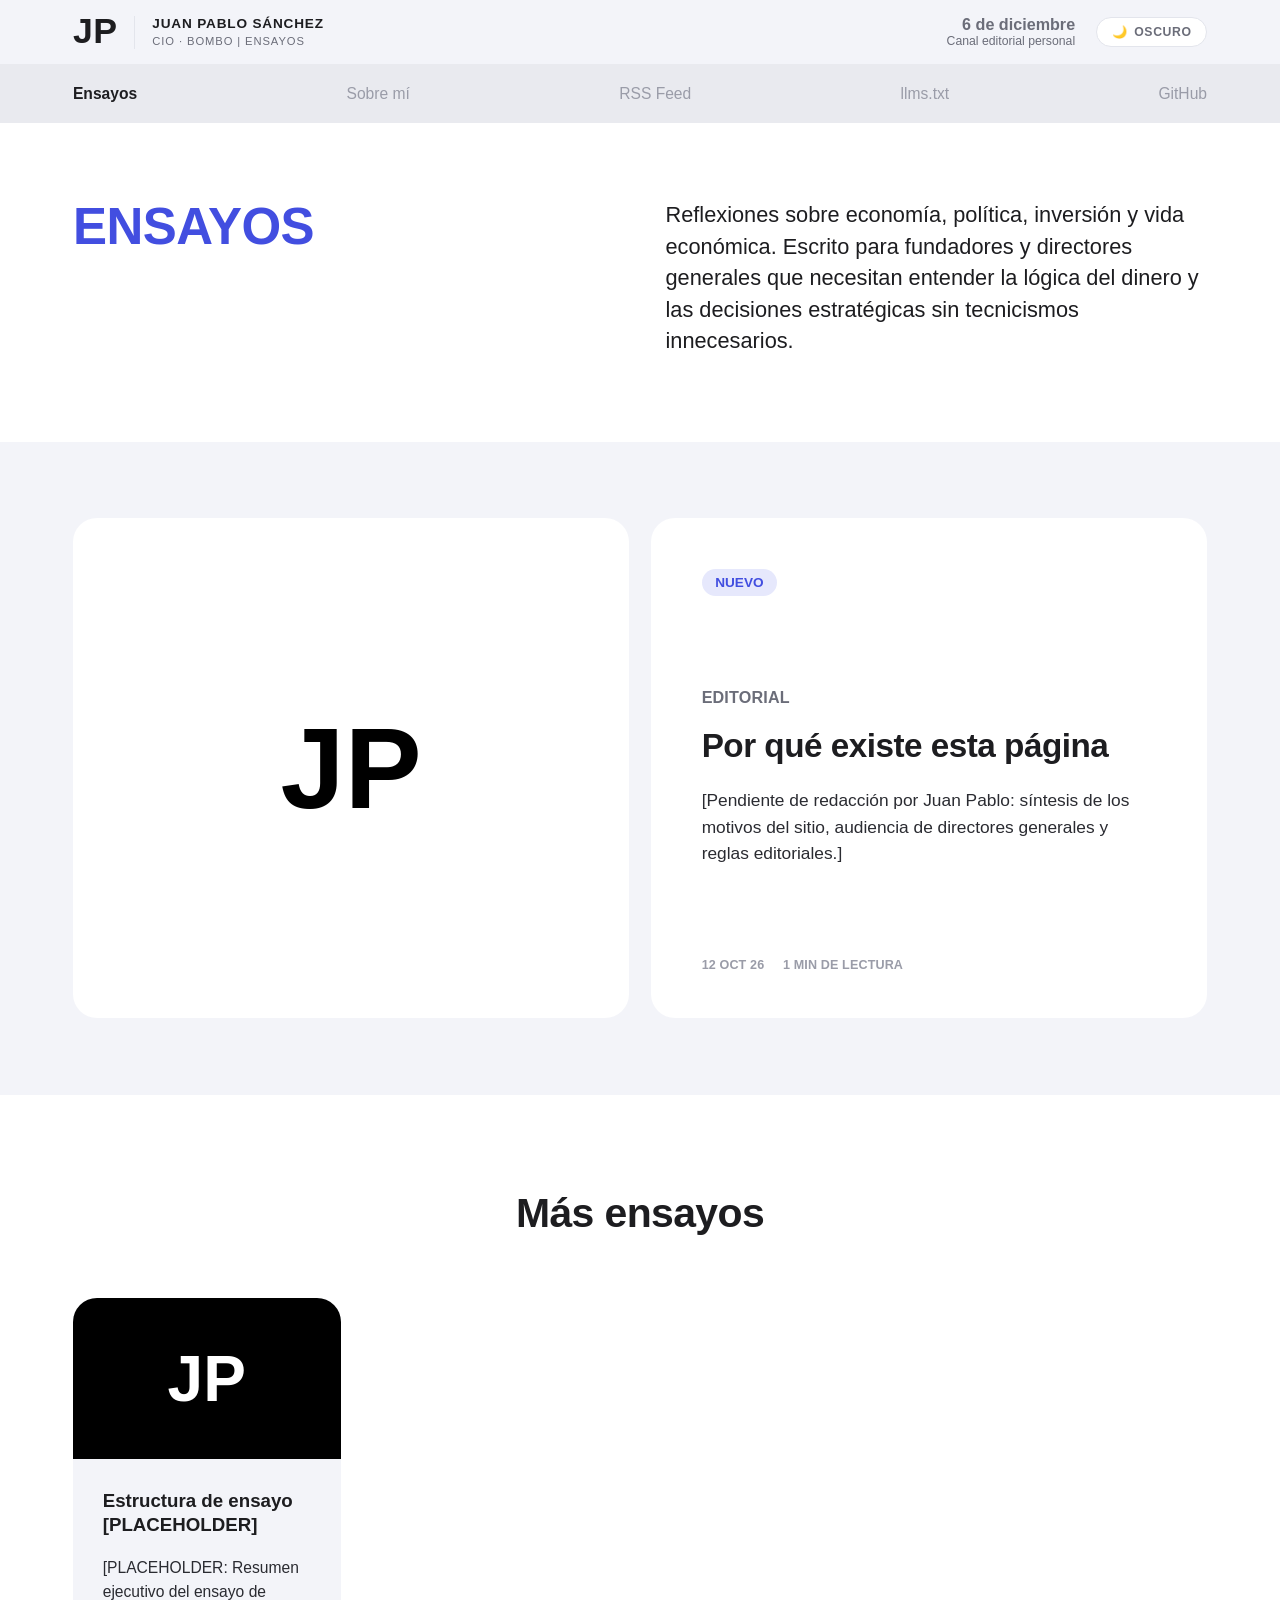
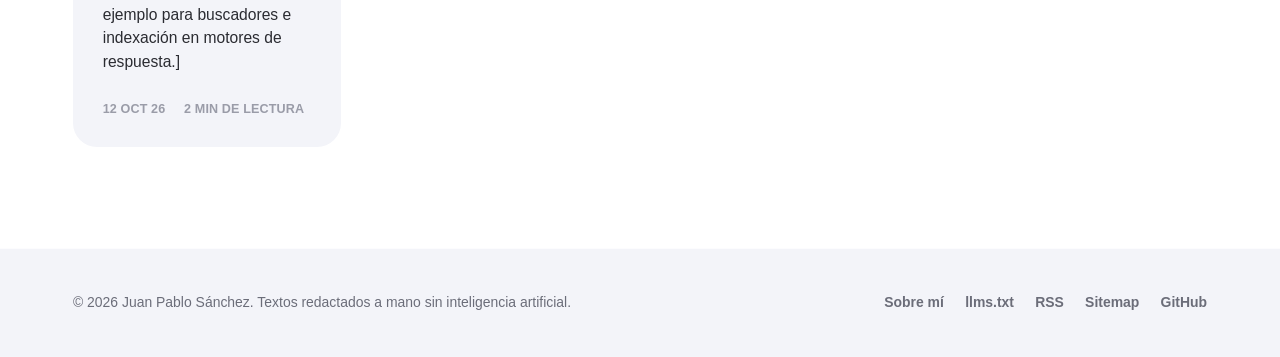
==== commit 8070ae85: "Rediseno fiel a GBM Media The Idea: bandas, nav ancha, tarjetas con portada y tema claro por defecto" ====
--- a/index.html
+++ b/index.html
@@ -116,66 +116,48 @@
 
     <!-- Contenido Principal -->
     <main class="contenedor">
-      <!-- Seccion Hero / Intro -->
+      <!-- Intro en dos columnas -->
       <section class="archive-intro">
-        <span class="archive-intro__kicker">EDITORIAL</span>
-        <h1 class="archive-intro__titulo">The Idea / Ensayos</h1>
+        <h1 class="archive-intro__titulo">Ensayos</h1>
         <p class="archive-intro__bajada">
           Reflexiones sobre economía, política, inversión y vida económica. Escrito para fundadores y directores generales que necesitan entender la lógica del dinero y las decisiones estratégicas sin tecnicismos innecesarios.
         </p>
       </section>
 
-      <!-- Contenedor dinamico e interactivo de articulos -->
+      <!-- Contenedor dinamico de articulos -->
       <div id="contenedor-articulos">
         <!-- Respaldo estatico para motores de busqueda y navegadores sin JS -->
         <section class="seccion-destacada" aria-label="Ensayo destacado">
           <a href="articulo.html?slug=por-que-existe-esta-pagina" class="card-destacada">
-            <div class="card-destacada__tags">
-              <span class="tag-pill tag-pill--solid">NUEVO</span>
-              <span class="seccion-kicker">EDITORIAL</span>
-            </div>
-            <h2 class="card-destacada__titulo">Por qué existe esta página</h2>
-            <p class="card-destacada__resumen">
-              [Pendiente de redacción por Juan Pablo: síntesis de los motivos del sitio, audiencia de directores generales y reglas editoriales.]
-            </p>
-            <div class="meta-container">
-              <span class="meta-fecha">12 OCT 2026</span>
-              <span class="meta-separador">·</span>
-              <span class="meta-tiempo">4 MIN DE LECTURA</span>
-              <span class="meta-separador">·</span>
-              <span class="meta-autor">POR JUAN PABLO SÁNCHEZ</span>
-            </div>
-            <div class="etiquetas">
-              <span class="etiqueta">editorial</span>
-              <span class="etiqueta">economía</span>
-              <span class="etiqueta">principios</span>
+            <div class="portada portada--claro card-destacada__portada"><span class="portada__marca">JP</span></div>
+            <div class="card-destacada__contenido">
+              <div class="card-destacada__tags"><span class="tag-pill tag-pill--solid">NUEVO</span></div>
+              <div>
+                <div class="card-destacada__kicker"><span class="seccion-kicker">EDITORIAL</span></div>
+                <h2 class="card-destacada__titulo">Por qué existe esta página</h2>
+                <p class="card-destacada__resumen">[Pendiente de redacción por Juan Pablo: síntesis de los motivos del sitio, audiencia de directores generales y reglas editoriales.]</p>
+              </div>
+              <div class="meta-container">
+                <span class="meta-fecha">12 OCT 26</span>
+                <span class="meta-tiempo">4 MIN DE LECTURA</span>
+              </div>
             </div>
           </a>
         </section>
 
         <section class="seccion-grid" aria-label="Más ensayos publicados">
-          <h2 class="seccion-grid__titulo-bloque">Más publicaciones</h2>
+          <h2 class="seccion-grid__titulo-bloque">Más ensayos</h2>
           <div class="grid-articulos">
             <a href="articulo.html?slug=ejemplo-de-ensayo" class="card-articulo">
-              <div class="card-articulo__top">
-                <div class="card-articulo__kicker">
-                  <span class="seccion-kicker">THE IDEA</span>
+              <div class="portada portada--negro portada--chica card-articulo__portada"><span class="portada__marca">JP</span></div>
+              <div class="card-articulo__cuerpo">
+                <div>
+                  <h3 class="card-articulo__titulo">Estructura de ensayo [PLACEHOLDER]</h3>
+                  <p class="card-articulo__resumen">[PLACEHOLDER: Resumen ejecutivo del ensayo de ejemplo para buscadores e indexación en motores de respuesta.]</p>
                 </div>
-                <h3 class="card-articulo__titulo">Estructura de ensayo [PLACEHOLDER]</h3>
-                <p class="card-articulo__resumen">
-                  [PLACEHOLDER: Resumen ejecutivo del ensayo de ejemplo para buscadores e indexación en motores de respuesta.]
-                </p>
-              </div>
-              <div class="card-articulo__bottom">
                 <div class="meta-container">
-                  <span class="meta-fecha">12 OCT 2026</span>
-                  <span class="meta-separador">·</span>
+                  <span class="meta-fecha">12 OCT 26</span>
                   <span class="meta-tiempo">5 MIN DE LECTURA</span>
-                </div>
-                <div class="etiquetas">
-                  <span class="etiqueta">ejemplo</span>
-                  <span class="etiqueta">plantilla</span>
-                  <span class="etiqueta">placeholder</span>
                 </div>
               </div>
             </a>
--- a/css/estilos.css
+++ b/css/estilos.css
@@ -1,141 +1,91 @@
 /* ==========================================================================
-   Sistema de Diseno Editorial: GBM Media "The Idea" / WSJ
-   Inspirado en la estetica de https://gbm.com/media/the-idea/
-   
-   Principios:
-   - Diseno editorial de alto impacto para directores generales y fundadores.
-   - Modo claro por defecto: fondo blanco puro (#ffffff), tinta profunda (#121316),
-     superficies de tarjetas en pizarra suave (#f7f7fa) y acento cobalto (#424ee0).
-   - Modo oscuro tipo terminal de mercados (#0c0d12) con tarjetas en relieve (#141622)
-     y bordes definidos (#242636), nunca fondos negros planos sin contraste.
-   - Selector manual de tema (Claro / Oscuro / Auto) con persistencia en localStorage.
-   - Tipografia de sistema sans-serif optimizada para lectura de alta resolucion.
-   - Estructura GBM: Kicker uppercase (txt-19-700), Titular audaz (ttl-41-700),
-     Bajada explicativa (txt-21), Metadatos tecnicos (txt-13-700) y Pill tags.
-   - Tarjeta destacada (archive__featured) y cuadricula de tarjetas (archive__grid).
-   - Bloque "En corto" para lectura ejecutiva y citacion en motores de IA (GEO).
-   - Sin dependencias externas ni CDNs. Cero guiones largos (em dashes).
+   Sistema de diseno editorial inspirado en GBM Media "The Idea"
+   - Claro por defecto (lienzo blanco con bandas gris azulado #f3f4f9)
+   - Oscuro solo con el boton de tema
+   - Tarjetas con radio grande, portadas tipograficas, titulo cobalto
+   - Sin dependencias externas. Cero guiones largos.
    ========================================================================== */
 
 :root {
-  /* Lienzo y superficies de modo claro (GBM Media signature) */
   --canvas: #ffffff;
-  --surface-header: #ffffff;
-  --surface-card: #f8f9fb;
-  --surface-card-hover: #ffffff;
-  --surface-muted: #f0f2f6;
-  --surface-callout: #f5f6fa;
-  --surface-pill: #121316;
-  --surface-pill-text: #ffffff;
-  
-  /* Textos de alta densidad */
-  --ink: #121316;
-  --body: #25272e;
-  --body-strong: #0d0e11;
-  --muted: #5e6272;
-  --muted-soft: #858999;
-  
-  /* Acentos de identidad GBM Media */
-  --accent-interactive: #424ee0;       /* Azul cobalto GBM */
+  --band: #f3f4f9;
+  --nav-bg: #e9eaef;
+  --card: #ffffff;
+  --card-grid: #f3f4f9;
+  --surface-muted: #eceef5;
+  --surface-callout: #f3f4f9;
+
+  --ink: #1d1d20;
+  --body: #2a2b31;
+  --body-strong: #121316;
+  --muted: #6b6d79;
+  --muted-soft: #9a9ca8;
+
+  --accent-interactive: #424ee0;
   --accent-interactive-hover: #2e3bc8;
-  --accent-pill-border: #121316;
-  
-  /* Separadores y bordes de precision (1px) */
-  --hairline: #e6e8ed;
-  --hairline-strong: #121316;
-  --border-focus: #424ee0;
-  
-  /* Sombras y profundidad */
-  --shadow-sm: 0 1px 3px rgba(0, 0, 0, 0.04);
-  --shadow-card: 0 2px 8px rgba(0, 0, 0, 0.04);
-  --shadow-card-hover: 0 10px 28px rgba(66, 78, 224, 0.09);
-
-  /* Tipografia palo seco de precision */
+  --pill-bg: #e6e8fc;
+  --pill-text: #424ee0;
+
+  --hairline: #e3e5ec;
+  --hairline-strong: #1d1d20;
+
+  --portada-negro: #000000;
+  --portada-cobalto: #424ee0;
+  --portada-marino: #0d1236;
+
   --font-sans: -apple-system, BlinkMacSystemFont, "Segoe UI", Roboto, "Helvetica Neue", Arial, sans-serif;
   --font-mono: ui-monospace, "SF Mono", Menlo, Consolas, monospace;
 
-  /* Bordes */
-  --radio-sm: 4px;
-  --radio-md: 8px;
+  --radio-sm: 8px;
+  --radio-md: 16px;
+  --radio-lg: 24px;
   --radio-pill: 9999px;
-  
-  /* Ancho de lectura optimo (65 a 75 caracteres) */
+
   --ancho-columna: 72ch;
-  --ancho-contenedor: 1040px;
+  --margen-pagina: clamp(1.25rem, 5.7vw, 80px);
 
   /* Alias de compatibilidad */
   --bg: var(--canvas);
   --text: var(--ink);
   --text-muted: var(--muted);
   --border: var(--hairline);
-  --callout-bg: var(--surface-card);
-}
-
-/* Modo oscuro explictamente forzado por el usuario */
+  --surface-card: var(--band);
+  --surface-card-hover: #ffffff;
+  --hairline-dark: var(--ink);
+}
+
 [data-tema="oscuro"] {
-  --canvas: #0c0d12;
-  --surface-header: #0c0d12;
-  --surface-card: #141620;
-  --surface-card-hover: #191c28;
-  --surface-muted: #1c1e2b;
-  --surface-callout: #161824;
-  --surface-pill: #ffffff;
-  --surface-pill-text: #0c0d12;
-  
-  --ink: #ffffff;
-  --body: #d5d8e4;
+  --canvas: #0e0f14;
+  --band: #14161d;
+  --nav-bg: #1a1c25;
+  --card: #1b1e29;
+  --card-grid: #171a23;
+  --surface-muted: #222532;
+  --surface-callout: #171a23;
+
+  --ink: #f4f5f8;
+  --body: #d3d6e2;
   --body-strong: #ffffff;
-  --muted: #8c91a4;
-  --muted-soft: #63677a;
-  
-  --accent-interactive: #6974f7;
-  --accent-interactive-hover: #8892fa;
-  --accent-pill-border: #ffffff;
-  
-  --hairline: #242636;
-  --hairline-strong: #ffffff;
-  --border-focus: #6974f7;
-  
-  --shadow-sm: 0 1px 3px rgba(0, 0, 0, 0.4);
-  --shadow-card: 0 2px 8px rgba(0, 0, 0, 0.4);
-  --shadow-card-hover: 0 10px 28px rgba(105, 116, 247, 0.14);
-}
-
-/* Modo oscuro automatico si el sistema lo prefiere y el usuario no eligio 'claro' */
-@media (prefers-color-scheme: dark) {
-  :root:not([data-tema="claro"]) {
-    --canvas: #0c0d12;
-    --surface-header: #0c0d12;
-    --surface-card: #141620;
-    --surface-card-hover: #191c28;
-    --surface-muted: #1c1e2b;
-    --surface-callout: #161824;
-    --surface-pill: #ffffff;
-    --surface-pill-text: #0c0d12;
-    
-    --ink: #ffffff;
-    --body: #d5d8e4;
-    --body-strong: #ffffff;
-    --muted: #8c91a4;
-    --muted-soft: #63677a;
-    
-    --accent-interactive: #6974f7;
-    --accent-interactive-hover: #8892fa;
-    --accent-pill-border: #ffffff;
-    
-    --hairline: #242636;
-    --hairline-strong: #ffffff;
-    --border-focus: #6974f7;
-    
-    --shadow-sm: 0 1px 3px rgba(0, 0, 0, 0.4);
-    --shadow-card: 0 2px 8px rgba(0, 0, 0, 0.4);
-    --shadow-card-hover: 0 10px 28px rgba(105, 116, 247, 0.14);
-  }
-}
-
-*, *::before, *::after {
-  box-sizing: border-box;
-}
+  --muted: #9296a8;
+  --muted-soft: #6a6e80;
+
+  --accent-interactive: #7480ff;
+  --accent-interactive-hover: #98a1ff;
+  --pill-bg: #262a4d;
+  --pill-text: #a9b1ff;
+
+  --hairline: #272a38;
+  --hairline-strong: #f4f5f8;
+
+  --portada-negro: #000000;
+  --portada-cobalto: #424ee0;
+  --portada-marino: #1a2260;
+
+  --surface-card: var(--band);
+  --surface-card-hover: #20243a;
+}
+
+*, *::before, *::after { box-sizing: border-box; }
 
 html {
   font-size: 17px;
@@ -148,956 +98,539 @@
 
 body {
   margin: 0;
-  padding: 0;
   font-family: var(--font-sans);
-  line-height: 1.68;
+  line-height: 1.65;
   background-color: var(--canvas);
   color: var(--body);
-}
-
-/* Envolvente principal */
-.sitio-wrapper {
-  min-height: 100vh;
-  display: flex;
-  flex-direction: column;
-}
-
-/* Contenedor responsivo centrado */
+  overflow-x: hidden;
+}
+
+.sitio-wrapper { min-height: 100vh; display: flex; flex-direction: column; }
+.sitio-wrapper > main { flex: 1; }
+
 .contenedor {
   width: 100%;
-  max-width: var(--ancho-contenedor);
+  max-width: 1480px;
   margin: 0 auto;
-  padding: 0 1.5rem;
-}
-
-/* Columna de lectura para articulos individuales */
-.columna-lectura {
-  max-width: var(--ancho-columna);
-  margin: 0 auto;
-}
-
-/* ==========================================================================
-   Cabecera Editorial estilo GBM Media (Masthead + Subnav)
+  padding-left: var(--margen-pagina);
+  padding-right: var(--margen-pagina);
+}
+
+.columna-lectura { max-width: var(--ancho-columna); margin: 0 auto; }
+
+/* Banda de color a todo el ancho sin cambiar el marcado */
+.banda-completa {
+  box-shadow: 0 0 0 100vmax var(--band);
+  clip-path: inset(0 -100vmax);
+  background-color: var(--band);
+}
+
+/* ==========================================================================
+   Cabecera: barra superior + barra de navegacion gris a todo el ancho
    ========================================================================== */
 
 .gbm-header {
-  background-color: var(--surface-header);
-  border-bottom: 1px solid var(--hairline);
+  background-color: var(--band);
   position: sticky;
   top: 0;
   z-index: 100;
-  backdrop-filter: blur(8px);
 }
 
 .gbm-header__top {
   display: flex;
   justify-content: space-between;
   align-items: center;
-  padding: 1rem 0;
-  border-bottom: 1px solid var(--hairline);
-}
-
-/* Monograma y marca editorial */
+  padding: 0.85rem 0;
+}
+
 .marca-editorial {
   display: flex;
   align-items: center;
-  gap: 0.85rem;
+  gap: 1rem;
   text-decoration: none;
   color: inherit;
 }
 
 .marca-monograma {
-  display: inline-flex;
-  align-items: center;
-  justify-content: center;
-  width: 36px;
-  height: 36px;
-  background-color: var(--ink);
-  color: var(--canvas);
-  font-family: var(--font-sans);
+  font-size: 2.1rem;
   font-weight: 800;
-  font-size: 0.95rem;
-  letter-spacing: -0.02em;
-  border-radius: var(--radio-sm);
-  transition: transform 0.15s ease;
-}
-
-.marca-editorial:hover .marca-monograma {
-  transform: scale(1.04);
+  letter-spacing: 0.01em;
+  line-height: 1;
+  color: var(--ink);
 }
 
 .marca-info {
   display: flex;
   flex-direction: column;
+  padding-left: 1rem;
+  border-left: 1px solid var(--hairline);
 }
 
 .marca-nombre {
-  font-family: var(--font-sans);
-  font-size: 1.05rem;
-  font-weight: 800;
-  letter-spacing: -0.01em;
-  color: var(--ink);
-  line-height: 1.15;
+  font-size: 0.8rem;
+  font-weight: 700;
+  letter-spacing: 0.06em;
+  color: var(--ink);
+  line-height: 1.2;
 }
 
 .marca-sub {
-  font-size: 0.72rem;
-  font-weight: 600;
+  font-size: 0.66rem;
+  font-weight: 500;
+  letter-spacing: 0.08em;
   text-transform: uppercase;
-  letter-spacing: 0.08em;
-  color: var(--muted);
-  line-height: 1.25;
+  color: var(--muted);
+  line-height: 1.3;
   margin-top: 2px;
 }
 
-/* Extremo derecho de la cabecera */
-.gbm-header__acciones {
-  display: flex;
-  align-items: center;
-  gap: 1.25rem;
-}
-
-.header-fecha-bloque {
-  text-align: right;
-  display: none;
-}
-
-@media (min-width: 680px) {
-  .header-fecha-bloque {
-    display: block;
-  }
-}
-
-.header-fecha {
-  font-size: 0.775rem;
-  font-weight: 700;
-  text-transform: uppercase;
-  letter-spacing: 0.06em;
-  color: var(--ink);
-  margin: 0;
-  line-height: 1.2;
-}
-
-.header-subfecha {
-  font-size: 0.7rem;
-  color: var(--muted);
-  margin: 0;
-  line-height: 1.2;
-}
-
-/* Boton conmutador de tema */
+.gbm-header__acciones { display: flex; align-items: center; gap: 1.25rem; }
+
+.header-fecha-bloque { text-align: right; display: none; }
+@media (min-width: 720px) { .header-fecha-bloque { display: block; } }
+
+.header-fecha { font-size: 0.95rem; font-weight: 600; color: var(--muted); margin: 0; line-height: 1.2; }
+.header-subfecha { font-size: 0.72rem; color: var(--muted); margin: 0; line-height: 1.3; }
+
 .btn-tema {
   display: inline-flex;
   align-items: center;
   gap: 0.4rem;
-  padding: 0.35rem 0.75rem;
-  background-color: var(--surface-card);
+  padding: 0.4rem 0.85rem;
+  background-color: var(--card);
   border: 1px solid var(--hairline);
   border-radius: var(--radio-pill);
   color: var(--muted);
   font-family: var(--font-sans);
-  font-size: 0.75rem;
+  font-size: 0.72rem;
   font-weight: 700;
-  letter-spacing: 0.04em;
+  letter-spacing: 0.05em;
   text-transform: uppercase;
   cursor: pointer;
-  transition: all 0.15s ease;
-}
-
-.btn-tema:hover {
-  background-color: var(--surface-muted);
-  color: var(--ink);
-  border-color: var(--hairline-strong);
-}
-
-/* Submenu horizontal estilo GBM The Idea */
+  transition: color 0.15s ease, border-color 0.15s ease;
+}
+.btn-tema:hover { color: var(--ink); border-color: var(--ink); }
+
 .gbm-subnav {
   display: flex;
+  justify-content: space-between;
   align-items: center;
   gap: 1.5rem;
-  padding: 0.65rem 0;
+  padding: 0.95rem 0;
   overflow-x: auto;
   white-space: nowrap;
   scrollbar-width: none;
-}
-
-.gbm-subnav::-webkit-scrollbar {
-  display: none;
-}
+  background-color: var(--nav-bg);
+  box-shadow: 0 0 0 100vmax var(--nav-bg);
+  clip-path: inset(0 -100vmax);
+}
+.gbm-subnav::-webkit-scrollbar { display: none; }
 
 .gbm-subnav a {
-  font-family: var(--font-sans);
-  font-size: 0.825rem;
-  font-weight: 600;
-  color: var(--muted);
+  font-size: 0.92rem;
+  font-weight: 500;
+  color: var(--muted-soft);
   text-decoration: none;
-  padding-bottom: 2px;
   transition: color 0.15s ease;
 }
-
-.gbm-subnav a:hover {
-  color: var(--ink);
-}
-
-.gbm-subnav a.activo {
-  color: var(--ink);
-  font-weight: 800;
-  border-bottom: 2px solid var(--ink);
-}
-
-/* ==========================================================================
-   Seccion Hero / Intro (archive__intro en GBM)
+.gbm-subnav a:hover { color: var(--ink); }
+.gbm-subnav a.activo { color: var(--ink); font-weight: 700; }
+
+/* ==========================================================================
+   Intro en dos columnas (titulo cobalto a la izquierda, bajada a la derecha)
    ========================================================================== */
 
 .archive-intro {
-  padding: 3rem 0 2rem 0;
-  border-bottom: 1px solid var(--hairline);
-  margin-bottom: 2.75rem;
-}
-
-.archive-intro__kicker {
-  display: inline-block;
-  font-family: var(--font-sans);
-  font-size: 0.825rem;
-  font-weight: 800;
+  display: grid;
+  grid-template-columns: 1fr;
+  gap: 1.5rem;
+  padding: 4rem 0 4.5rem 0;
+}
+@media (min-width: 860px) {
+  .archive-intro { grid-template-columns: 1fr 1fr; gap: 3rem; padding: 4.5rem 0 5rem 0; }
+}
+
+.archive-intro__titulo {
+  font-size: clamp(2.2rem, 4.2vw, 3rem);
+  font-weight: 700;
+  line-height: 1.1;
+  letter-spacing: -0.01em;
   text-transform: uppercase;
-  letter-spacing: 0.1em;
   color: var(--accent-interactive);
-  margin-bottom: 0.65rem;
-}
-
-.archive-intro__titulo {
-  font-family: var(--font-sans);
-  font-size: clamp(2rem, 4vw, 2.75rem);
-  font-weight: 800;
-  line-height: 1.12;
-  letter-spacing: -0.03em;
-  color: var(--ink);
-  margin: 0 0 1rem 0;
-  text-transform: uppercase;
+  margin: 0;
 }
 
 .archive-intro__bajada {
-  font-size: 1.15rem;
-  line-height: 1.62;
-  color: var(--muted);
-  max-width: 65ch;
+  font-size: clamp(1.1rem, 1.7vw, 1.4rem);
+  line-height: 1.45;
+  color: var(--ink);
   margin: 0;
-}
-
-/* ==========================================================================
-   Componentes de etiquetas y Pills estilo GBM
+  max-width: 34em;
+}
+
+/* ==========================================================================
+   Pills, kickers, metadatos
    ========================================================================== */
 
 .tag-pill {
   display: inline-flex;
   align-items: center;
-  padding: 0.22rem 0.75rem;
+  padding: 0.38rem 0.8rem;
   border-radius: var(--radio-pill);
-  font-family: var(--font-sans);
-  font-size: 0.7rem;
-  font-weight: 750;
+  font-size: 0.8rem;
+  font-weight: 600;
+  line-height: 1;
   text-transform: uppercase;
-  letter-spacing: 0.08em;
-  line-height: 1;
-}
-
-.tag-pill--solid {
-  background-color: var(--surface-pill);
-  color: var(--surface-pill-text);
-  border: 1px solid var(--surface-pill);
-}
-
-.tag-pill--outline {
-  background-color: transparent;
-  color: var(--ink);
-  border: 1px solid var(--hairline-strong);
-}
+}
+.tag-pill--solid { background-color: var(--pill-bg); color: var(--pill-text); }
+.tag-pill--outline { background-color: transparent; color: var(--ink); border: 1px solid var(--hairline-strong); }
 
 .seccion-kicker {
-  font-family: var(--font-sans);
-  font-size: 0.775rem;
-  font-weight: 800;
+  font-size: 0.95rem;
+  font-weight: 600;
   text-transform: uppercase;
-  letter-spacing: 0.09em;
-  color: var(--accent-interactive);
+  letter-spacing: 0.01em;
+  color: var(--muted);
   display: inline-block;
 }
 
-.etiquetas {
-  display: flex;
-  flex-wrap: wrap;
-  gap: 0.45rem;
-  margin-top: 1rem;
-}
-
+.etiquetas { display: flex; flex-wrap: wrap; gap: 0.45rem; margin-top: 1rem; }
 .etiqueta {
-  font-family: var(--font-sans);
-  font-size: 0.725rem;
+  font-size: 0.72rem;
   font-weight: 600;
   padding: 0.25rem 0.75rem;
   background-color: var(--surface-muted);
   color: var(--muted);
-  border: 1px solid var(--hairline);
   border-radius: var(--radio-pill);
-  text-decoration: none;
-  transition: all 0.15s ease;
-}
-
-.etiqueta:hover {
-  background-color: var(--hairline);
-  color: var(--ink);
-  border-color: var(--muted-soft);
-}
-
-/* ==========================================================================
-   Tarjeta Destacada (archive__featured en GBM)
+}
+
+.meta-container {
+  display: flex;
+  flex-wrap: wrap;
+  align-items: center;
+  gap: 0.2rem 1.1rem;
+  font-size: 0.74rem;
+  font-weight: 600;
+  text-transform: uppercase;
+  color: var(--muted-soft);
+  letter-spacing: 0.01em;
+}
+.meta-separador { display: none; }
+.meta-fecha, .meta-tiempo, .meta-autor { color: var(--muted-soft); }
+.meta-badge {
+  display: inline-block;
+  padding: 0.15rem 0.55rem;
+  background-color: var(--surface-muted);
+  border-radius: var(--radio-pill);
+  font-size: 0.66rem;
+  color: var(--muted);
+}
+
+/* ==========================================================================
+   Portadas tipograficas (sustituyen a las fotos, sin fotos de stock)
+   ========================================================================== */
+
+.portada {
+  display: flex;
+  align-items: center;
+  justify-content: center;
+  position: relative;
+  color: #ffffff;
+  background-color: var(--portada-negro);
+  font-weight: 800;
+  letter-spacing: 0.01em;
+  line-height: 1;
+  overflow: hidden;
+}
+.portada--negro { background-color: var(--portada-negro); }
+.portada--cobalto { background-color: var(--portada-cobalto); }
+.portada--marino { background-color: var(--portada-marino); }
+.portada--claro { background-color: var(--card); color: #000000; }
+[data-tema="oscuro"] .portada--claro { color: #ffffff; }
+
+.portada__marca { font-size: clamp(3rem, 9vw, 7rem); }
+.portada--chica .portada__marca { font-size: clamp(2.6rem, 5vw, 3.8rem); }
+
+/* ==========================================================================
+   Banda destacada: dos tarjetas blancas muy redondeadas
    ========================================================================== */
 
 .seccion-destacada {
-  margin-bottom: 3.5rem;
+  padding: 4.5rem 0;
+  background-color: var(--band);
+  box-shadow: 0 0 0 100vmax var(--band);
+  clip-path: inset(0 -100vmax);
 }
 
 .card-destacada {
-  display: block;
+  display: grid;
+  grid-template-columns: 1fr;
+  gap: 1.25rem;
   text-decoration: none;
   color: inherit;
-  background-color: var(--surface-card);
-  border: 1px solid var(--hairline);
-  border-radius: var(--radio-md);
-  padding: 2.25rem 2rem;
-  transition: all 0.2s cubic-bezier(0.16, 1, 0.3, 1);
-  box-shadow: var(--shadow-sm);
-  position: relative;
-}
-
-.card-destacada:hover {
-  background-color: var(--surface-card-hover);
-  border-color: var(--accent-interactive);
-  box-shadow: var(--shadow-card-hover);
-  transform: translateY(-2px);
-}
-
-.card-destacada__tags {
-  display: flex;
-  align-items: center;
-  gap: 0.75rem;
-  margin-bottom: 1.15rem;
-}
+}
+@media (min-width: 860px) {
+  .card-destacada { grid-template-columns: 1fr 1fr; }
+}
+
+.card-destacada__portada {
+  border-radius: var(--radio-lg);
+  min-height: 280px;
+  background-color: var(--card);
+}
+@media (min-width: 860px) { .card-destacada__portada { min-height: 500px; } }
+
+.card-destacada__contenido {
+  background-color: var(--card);
+  border-radius: var(--radio-lg);
+  padding: 3rem 3rem 2.5rem 3rem;
+  display: flex;
+  flex-direction: column;
+  justify-content: space-between;
+  gap: 2rem;
+  transition: box-shadow 0.2s ease;
+}
+.card-destacada:hover .card-destacada__contenido { box-shadow: 0 12px 32px rgba(66, 78, 224, 0.12); }
+
+.card-destacada__tags { display: flex; align-items: center; gap: 0.75rem; }
+
+.card-destacada__kicker { margin-bottom: 0.9rem; }
 
 .card-destacada__titulo {
-  font-family: var(--font-sans);
-  font-size: clamp(1.5rem, 3vw, 2.1rem);
-  font-weight: 750;
-  line-height: 1.2;
-  letter-spacing: -0.025em;
-  color: var(--ink);
-  margin: 0 0 1rem 0;
-  transition: color 0.15s ease;
-}
-
-.card-destacada:hover .card-destacada__titulo {
-  color: var(--accent-interactive);
+  font-size: clamp(1.7rem, 2.6vw, 2.2rem);
+  font-weight: 700;
+  line-height: 1.15;
+  letter-spacing: -0.015em;
+  color: var(--ink);
+  margin: 0 0 1.25rem 0;
 }
 
 .card-destacada__resumen {
-  font-size: 1.05rem;
-  line-height: 1.62;
+  font-size: 1.02rem;
+  line-height: 1.55;
   color: var(--body);
-  margin: 0 0 1.5rem 0;
-  max-width: 70ch;
-}
-
-/* ==========================================================================
-   Barra de Metadatos estilo GBM Media
-   ========================================================================== */
-
-.meta-container {
-  display: flex;
-  flex-wrap: wrap;
-  align-items: center;
-  gap: 0.6rem 0.85rem;
-  font-family: var(--font-sans);
-  font-size: 0.75rem;
-  font-weight: 750;
-  text-transform: uppercase;
-  letter-spacing: 0.07em;
-  color: var(--muted);
-}
-
-.meta-fecha {
-  color: var(--muted);
-}
-
-.meta-tiempo {
-  color: var(--muted);
-}
-
-.meta-autor {
-  color: var(--muted);
-}
-
-.meta-separador {
-  color: var(--muted-soft);
-  font-weight: 400;
-}
-
-.meta-badge {
-  display: inline-block;
-  padding: 0.15rem 0.5rem;
-  background-color: var(--surface-muted);
-  border: 1px solid var(--hairline);
-  border-radius: var(--radio-sm);
-  font-size: 0.675rem;
-  letter-spacing: 0.05em;
-  color: var(--muted);
-}
-
-/* ==========================================================================
-   Cuadricula de Ensayos (archive__grid en GBM)
-   ========================================================================== */
-
-.seccion-grid {
-  margin-bottom: 4rem;
-}
+  margin: 0;
+}
+
+/* ==========================================================================
+   Cuadricula "Mas ensayos": titulo centrado y tarjetas con portada
+   ========================================================================== */
+
+.seccion-grid { padding: 5rem 0 6rem 0; }
 
 .seccion-grid__titulo-bloque {
-  font-family: var(--font-sans);
-  font-size: 1.5rem;
-  font-weight: 800;
-  letter-spacing: -0.02em;
-  color: var(--ink);
-  margin: 0 0 1.75rem 0;
-  padding-bottom: 0.75rem;
-  border-bottom: 1px solid var(--hairline);
+  text-align: center;
+  font-size: clamp(1.9rem, 3.2vw, 2.6rem);
+  font-weight: 600;
+  letter-spacing: -0.015em;
+  color: var(--ink);
+  margin: 0 0 3rem 0;
 }
 
 .grid-articulos {
   display: grid;
   grid-template-columns: 1fr;
-  gap: 1.5rem;
-}
-
-@media (min-width: 768px) {
-  .grid-articulos {
-    grid-template-columns: repeat(2, 1fr);
-  }
-}
+  gap: 1.25rem;
+}
+@media (min-width: 640px) { .grid-articulos { grid-template-columns: repeat(2, 1fr); } }
+@media (min-width: 1000px) { .grid-articulos { grid-template-columns: repeat(4, 1fr); } }
 
 .card-articulo {
+  display: flex;
+  flex-direction: column;
+  background-color: var(--card-grid);
+  border-radius: var(--radio-lg);
+  overflow: hidden;
+  text-decoration: none;
+  color: inherit;
+  transition: transform 0.2s ease, box-shadow 0.2s ease;
+}
+.card-articulo:hover { transform: translateY(-3px); box-shadow: 0 14px 30px rgba(20, 24, 60, 0.12); }
+
+.card-articulo__portada { aspect-ratio: 5 / 3; }
+
+.card-articulo__cuerpo {
   display: flex;
   flex-direction: column;
   justify-content: space-between;
-  background-color: var(--surface-card);
-  border: 1px solid var(--hairline);
-  border-radius: var(--radio-md);
-  padding: 1.75rem 1.6rem;
-  text-decoration: none;
-  color: inherit;
-  transition: all 0.2s cubic-bezier(0.16, 1, 0.3, 1);
-  box-shadow: var(--shadow-sm);
-}
-
-.card-articulo:hover {
-  background-color: var(--surface-card-hover);
-  border-color: var(--accent-interactive);
-  box-shadow: var(--shadow-card-hover);
-  transform: translateY(-2px);
-}
-
-.card-articulo__top {
-  margin-bottom: 1.25rem;
-}
-
-.card-articulo__kicker {
-  margin-bottom: 0.5rem;
+  gap: 1.5rem;
+  flex: 1;
+  padding: 1.75rem 1.75rem 1.6rem 1.75rem;
 }
 
 .card-articulo__titulo {
-  font-family: var(--font-sans);
-  font-size: 1.25rem;
-  font-weight: 750;
-  line-height: 1.25;
-  letter-spacing: -0.02em;
-  color: var(--ink);
-  margin: 0 0 0.75rem 0;
-  transition: color 0.15s ease;
-}
-
-.card-articulo:hover .card-articulo__titulo {
-  color: var(--accent-interactive);
+  font-size: 1.1rem;
+  font-weight: 700;
+  line-height: 1.3;
+  color: var(--ink);
+  margin: 0 0 1.1rem 0;
 }
 
 .card-articulo__resumen {
-  font-size: 0.95rem;
-  line-height: 1.58;
+  font-size: 0.92rem;
+  line-height: 1.5;
   color: var(--body);
   margin: 0;
 }
 
-.card-articulo__bottom {
-  margin-top: 1.5rem;
-  padding-top: 1rem;
-  border-top: 1px solid var(--hairline);
-}
-
-/* ==========================================================================
-   Vista de Articulo Individual (single-template en GBM)
-   ========================================================================== */
-
-.single-hero {
-  padding: 2.25rem 0 2rem 0;
-  border-bottom: 1px solid var(--hairline);
-  margin-bottom: 2.5rem;
-}
+/* ==========================================================================
+   Vista de articulo individual
+   ========================================================================== */
+
+.single-hero { padding: 3rem 0 2rem 0; margin-bottom: 1.5rem; }
 
 .btn-retorno {
   display: inline-flex;
   align-items: center;
   gap: 0.5rem;
-  font-family: var(--font-sans);
-  font-size: 0.8rem;
-  font-weight: 750;
-  text-transform: uppercase;
-  letter-spacing: 0.08em;
+  font-size: 0.82rem;
+  font-weight: 600;
   color: var(--muted);
   text-decoration: none;
-  padding: 0.35rem 0.85rem;
-  background-color: var(--surface-card);
-  border: 1px solid var(--hairline);
+  padding: 0.5rem 1rem;
+  background-color: var(--band);
   border-radius: var(--radio-pill);
-  margin-bottom: 1.75rem;
-  transition: all 0.15s ease;
-}
-
-.btn-retorno:hover {
-  color: var(--ink);
-  border-color: var(--hairline-strong);
-  background-color: var(--surface-muted);
-}
-
-.single-hero__tags {
-  display: flex;
-  align-items: center;
-  gap: 0.75rem;
-  margin-bottom: 1rem;
-}
+  margin-bottom: 2rem;
+  transition: color 0.15s ease;
+}
+.btn-retorno:hover { color: var(--ink); }
+
+.single-hero__tags { display: flex; align-items: center; gap: 0.75rem; margin-bottom: 1.1rem; }
 
 .single-hero__titulo {
-  font-family: var(--font-sans);
-  font-size: clamp(2rem, 4vw, 2.75rem);
-  font-weight: 800;
-  line-height: 1.15;
-  letter-spacing: -0.03em;
-  color: var(--ink);
-  margin: 0 0 1rem 0;
+  font-size: clamp(2rem, 4vw, 2.9rem);
+  font-weight: 700;
+  line-height: 1.12;
+  letter-spacing: -0.02em;
+  color: var(--ink);
+  margin: 0 0 1.1rem 0;
 }
 
 .single-hero__bajada {
-  font-family: var(--font-sans);
-  font-size: 1.25rem;
-  line-height: 1.55;
+  font-size: 1.3rem;
+  line-height: 1.45;
   color: var(--muted);
   margin: 0 0 1.75rem 0;
 }
 
-.single-hero__meta {
-  padding-top: 1.25rem;
-  border-top: 1px solid var(--hairline);
-}
-
-/* Barra para compartir */
+.single-hero__meta { padding-top: 1.25rem; border-top: 1px solid var(--hairline); }
+
 .single-share {
   display: flex;
   flex-wrap: wrap;
   align-items: center;
   gap: 0.6rem;
-  margin: 1.5rem 0 2.5rem 0;
-  padding: 0.85rem 1.25rem;
-  background-color: var(--surface-card);
-  border: 1px solid var(--hairline);
+  margin: 1rem 0 2.5rem 0;
+  padding: 0.9rem 1.25rem;
+  background-color: var(--band);
   border-radius: var(--radio-md);
 }
-
-.single-share__label {
-  font-size: 0.75rem;
-  font-weight: 750;
-  text-transform: uppercase;
-  letter-spacing: 0.08em;
-  color: var(--muted);
-  margin-right: 0.4rem;
-}
+.single-share__label { font-size: 0.74rem; font-weight: 700; text-transform: uppercase; color: var(--muted); margin-right: 0.4rem; }
 
 .btn-share {
   display: inline-flex;
   align-items: center;
-  padding: 0.25rem 0.65rem;
+  padding: 0.3rem 0.8rem;
   font-family: var(--font-sans);
-  font-size: 0.725rem;
-  font-weight: 700;
-  color: var(--ink);
-  background-color: var(--canvas);
+  font-size: 0.74rem;
+  font-weight: 600;
+  color: var(--ink);
+  background-color: var(--card);
   border: 1px solid var(--hairline);
   border-radius: var(--radio-pill);
   text-decoration: none;
   cursor: pointer;
-  transition: all 0.15s ease;
-}
-
-.btn-share:hover {
-  color: var(--accent-interactive);
-  border-color: var(--accent-interactive);
-}
-
-/* ==========================================================================
-   Bloque "En corto" para optimizacion GEO (Motores de IA y sintesis ejecutiva)
-   ========================================================================== */
-
+  transition: color 0.15s ease, border-color 0.15s ease;
+}
+.btn-share:hover { color: var(--accent-interactive); border-color: var(--accent-interactive); }
+
+/* Bloque "En corto" (GEO) */
 .en-corto {
   margin: 2.5rem 0;
-  padding: 1.75rem 1.85rem;
+  padding: 1.9rem 2rem;
   background-color: var(--surface-callout);
-  border: 1px solid var(--hairline);
-  border-left: 4px solid var(--accent-interactive);
-  border-radius: var(--radio-md);
-  box-shadow: var(--shadow-sm);
-}
-
-.en-corto__header {
-  display: flex;
-  align-items: center;
-  gap: 0.5rem;
-  margin-bottom: 0.6rem;
-}
-
-.en-corto__kicker {
-  font-family: var(--font-sans);
-  font-size: 0.825rem;
-  font-weight: 800;
-  text-transform: uppercase;
-  letter-spacing: 0.1em;
-  color: var(--accent-interactive);
-}
-
-.en-corto__intro {
-  font-size: 0.85rem;
-  color: var(--muted);
-  margin: 0 0 1rem 0;
-  line-height: 1.45;
-}
-
-.en-corto ul {
-  margin: 0;
-  padding-left: 1.35rem;
-  list-style-type: square;
-}
-
-.en-corto li {
-  margin-bottom: 0.75rem;
-  font-size: 0.985rem;
-  line-height: 1.62;
-  color: var(--body);
-}
-
-.en-corto li:last-child {
-  margin-bottom: 0;
-}
-
-/* ==========================================================================
-   Cuerpo del Articulo y Elementos Editoriales
-   ========================================================================== */
-
-.cuerpo-articulo {
-  font-size: 1.05rem;
-  line-height: 1.72;
-  color: var(--body);
-}
-
-.cuerpo-articulo h2 {
-  font-family: var(--font-sans);
-  font-size: 1.55rem;
-  font-weight: 750;
-  line-height: 1.25;
-  letter-spacing: -0.02em;
-  color: var(--ink);
-  margin: 2.75rem 0 1rem 0;
-  padding-top: 1rem;
-}
-
-.cuerpo-articulo h3 {
-  font-family: var(--font-sans);
-  font-size: 1.25rem;
-  font-weight: 700;
-  line-height: 1.35;
-  letter-spacing: -0.015em;
-  color: var(--ink);
-  margin: 2rem 0 0.75rem 0;
-}
-
-.cuerpo-articulo p {
-  margin: 0 0 1.45rem 0;
-}
-
-.cuerpo-articulo strong, 
-.cuerpo-articulo b {
-  color: var(--body-strong);
-  font-weight: 700;
-}
-
-.cuerpo-articulo a {
-  color: var(--accent-interactive);
-  text-decoration: underline;
-  text-underline-offset: 3px;
-  text-decoration-thickness: 1px;
-}
-
-.cuerpo-articulo a:hover {
-  color: var(--accent-interactive-hover);
-}
-
-.cuerpo-articulo ul, 
-.cuerpo-articulo ol {
-  margin: 0 0 1.5rem 0;
-  padding-left: 1.5rem;
-}
-
-.cuerpo-articulo li {
-  margin-bottom: 0.5rem;
-}
-
-/* Citas editoriales estilo GBM */
+  border-radius: var(--radio-lg);
+}
+.en-corto__header { display: flex; align-items: center; gap: 0.5rem; margin-bottom: 0.6rem; }
+.en-corto__kicker { font-size: 0.82rem; font-weight: 700; text-transform: uppercase; letter-spacing: 0.06em; color: var(--accent-interactive); }
+.en-corto__intro { font-size: 0.85rem; color: var(--muted); margin: 0 0 1rem 0; line-height: 1.45; }
+.en-corto ul { margin: 0; padding-left: 1.3rem; }
+.en-corto li { margin-bottom: 0.7rem; font-size: 0.98rem; line-height: 1.6; color: var(--body); }
+.en-corto li:last-child { margin-bottom: 0; }
+
+/* Cuerpo */
+.cuerpo-articulo { font-size: 1.05rem; line-height: 1.75; color: var(--body); }
+.cuerpo-articulo h2 { font-size: 1.6rem; font-weight: 700; line-height: 1.25; letter-spacing: -0.015em; color: var(--ink); margin: 2.75rem 0 1rem 0; }
+.cuerpo-articulo h3 { font-size: 1.25rem; font-weight: 700; line-height: 1.35; color: var(--ink); margin: 2rem 0 0.75rem 0; }
+.cuerpo-articulo p { margin: 0 0 1.45rem 0; }
+.cuerpo-articulo strong, .cuerpo-articulo b { color: var(--body-strong); font-weight: 700; }
+.cuerpo-articulo a { color: var(--accent-interactive); text-decoration: underline; text-underline-offset: 3px; }
+.cuerpo-articulo a:hover { color: var(--accent-interactive-hover); }
+.cuerpo-articulo ul, .cuerpo-articulo ol { margin: 0 0 1.5rem 0; padding-left: 1.5rem; }
+.cuerpo-articulo li { margin-bottom: 0.5rem; }
+
 blockquote {
   margin: 2.5rem 0;
-  padding: 1rem 1.5rem;
+  padding: 1.25rem 1.6rem;
   border-left: 3px solid var(--accent-interactive);
-  background-color: var(--surface-card);
+  background-color: var(--band);
   border-radius: 0 var(--radio-md) var(--radio-md) 0;
   color: var(--ink);
   font-size: 1.15rem;
-  line-height: 1.58;
-}
-
-blockquote p {
-  margin: 0;
-}
-
-blockquote cite {
-  display: block;
-  font-family: var(--font-sans);
-  font-size: 0.775rem;
-  font-style: normal;
-  font-weight: 700;
-  text-transform: uppercase;
-  letter-spacing: 0.06em;
-  color: var(--muted);
-  margin-top: 0.75rem;
-}
-
-/* Cajas de borrador (para andamiaje sin escribir el ensayo) */
+  line-height: 1.55;
+}
+blockquote p { margin: 0; }
+blockquote cite { display: block; font-size: 0.78rem; font-style: normal; font-weight: 600; text-transform: uppercase; color: var(--muted); margin-top: 0.75rem; }
+
+code { font-family: var(--font-mono); font-size: 0.85em; padding: 0.15em 0.4em; background-color: var(--surface-muted); border-radius: 6px; color: var(--ink); }
+
 .borrador-box {
   margin: 1.5rem 0;
   padding: 1.25rem 1.4rem;
-  background-color: var(--surface-muted);
+  background-color: var(--band);
   border: 1px dashed var(--muted-soft);
-  border-radius: var(--radio-sm);
-  font-size: 0.925rem;
-  color: var(--muted);
-}
-
-.borrador-box strong {
-  display: block;
-  color: var(--ink);
-  margin-bottom: 0.35rem;
-}
-
-/* ==========================================================================
-   Seccion FAQ para GEO (FAQPage)
-   ========================================================================== */
-
-.faq-seccion {
-  margin-top: 3.5rem;
-  padding-top: 2rem;
-  border-top: 1px solid var(--hairline);
-}
-
-.faq-seccion__titulo {
-  font-family: var(--font-sans);
-  font-size: 1.4rem;
-  font-weight: 800;
-  letter-spacing: -0.02em;
-  color: var(--ink);
-  margin: 0 0 1.5rem 0;
-}
-
-.faq-item {
-  margin-bottom: 1rem;
-  padding: 1.35rem 1.5rem;
-  background-color: var(--surface-card);
-  border: 1px solid var(--hairline);
   border-radius: var(--radio-md);
-}
-
-.faq-pregunta {
-  font-family: var(--font-sans);
-  font-size: 1.05rem;
-  font-weight: 750;
-  color: var(--ink);
-  margin: 0 0 0.5rem 0;
-}
-
-.faq-respuesta {
-  font-size: 0.95rem;
-  line-height: 1.6;
-  color: var(--body);
-  margin: 0;
-}
-
-/* ==========================================================================
-   Fuentes primarias y citas
-   ========================================================================== */
-
-.fuentes-seccion {
-  margin-top: 2.75rem;
-  padding: 1.5rem 1.75rem;
-  background-color: var(--surface-card);
-  border: 1px solid var(--hairline);
-  border-radius: var(--radio-md);
-}
-
-.fuentes-seccion h2 {
-  font-family: var(--font-sans);
-  font-size: 1.15rem;
-  font-weight: 800;
-  margin: 0 0 0.85rem 0;
-  color: var(--ink);
-}
-
-.fuentes-lista {
-  margin: 0;
-  padding-left: 1.25rem;
-  font-size: 0.9rem;
-  color: var(--muted);
-}
-
-.fuentes-lista li {
-  margin-bottom: 0.5rem;
-}
-
-.fuentes-lista a {
-  color: var(--accent-interactive);
-}
-
-/* ==========================================================================
-   Tarjeta de Autor al pie
-   ========================================================================== */
-
-.autor-card {
-  margin-top: 3.5rem;
-  padding: 2rem;
-  background-color: var(--surface-card);
-  border: 1px solid var(--hairline);
-  border-radius: var(--radio-md);
-  display: flex;
-  gap: 1.5rem;
-  align-items: flex-start;
-}
-
-.autor-card__monograma {
-  flex-shrink: 0;
-  width: 52px;
-  height: 52px;
-  background-color: var(--ink);
-  color: var(--canvas);
-  font-weight: 800;
-  font-size: 1.3rem;
-  display: flex;
-  align-items: center;
-  justify-content: center;
-  border-radius: var(--radio-sm);
-}
-
-.autor-card__body h3 {
-  font-family: var(--font-sans);
-  font-size: 1.15rem;
-  font-weight: 800;
-  margin: 0 0 0.25rem 0;
-  color: var(--ink);
-}
-
-.autor-card__cargo {
-  font-size: 0.8rem;
-  font-weight: 700;
-  text-transform: uppercase;
-  letter-spacing: 0.06em;
-  color: var(--accent-interactive);
-  margin: 0 0 0.75rem 0;
-}
-
-.autor-card__bio {
-  font-size: 0.95rem;
-  line-height: 1.6;
-  color: var(--body);
-  margin: 0 0 0.85rem 0;
-}
-
-.autor-card__enlace {
-  font-family: var(--font-sans);
-  font-size: 0.85rem;
-  font-weight: 700;
-  color: var(--accent-interactive);
-  text-decoration: none;
-}
-
-.autor-card__enlace:hover {
-  text-decoration: underline;
-}
-
-/* ==========================================================================
-   Pie de pagina minimalista estilo GBM Media
-   ========================================================================== */
-
-.gbm-footer {
-  margin-top: auto;
-  border-top: 1px solid var(--hairline);
-  background-color: var(--canvas);
-  padding: 2.5rem 0;
-}
-
-.gbm-footer__inner {
-  display: flex;
-  flex-direction: column;
-  gap: 1.25rem;
-  justify-content: space-between;
-  align-items: flex-start;
-  font-family: var(--font-sans);
-  font-size: 0.825rem;
-  color: var(--muted);
-}
-
-@media (min-width: 680px) {
-  .gbm-footer__inner {
-    flex-direction: row;
-    align-items: center;
-  }
-}
-
-.gbm-footer__copy {
-  margin: 0;
-}
-
-.gbm-footer__links {
-  display: flex;
-  flex-wrap: wrap;
-  gap: 1.25rem;
-}
-
-.gbm-footer__links a {
-  color: var(--muted);
-  text-decoration: none;
-  font-weight: 600;
-  transition: color 0.15s ease;
-}
-
-.gbm-footer__links a:hover {
-  color: var(--ink);
-}
+  font-size: 0.92rem;
+  color: var(--muted);
+}
+.borrador-box strong { display: block; color: var(--ink); margin-bottom: 0.35rem; }
+
+/* FAQ */
+.faq-seccion { margin-top: 3.5rem; padding-top: 2rem; border-top: 1px solid var(--hairline); }
+.faq-seccion__titulo { font-size: 1.5rem; font-weight: 700; color: var(--ink); margin: 0 0 1.5rem 0; }
+.faq-item { margin-bottom: 1rem; padding: 1.4rem 1.6rem; background-color: var(--band); border-radius: var(--radio-md); }
+.faq-pregunta { font-size: 1.05rem; font-weight: 700; color: var(--ink); margin: 0 0 0.5rem 0; }
+.faq-respuesta { font-size: 0.95rem; line-height: 1.6; color: var(--body); margin: 0; }
+
+/* Fuentes */
+.fuentes-seccion { margin-top: 2.75rem; padding: 1.6rem 1.9rem; background-color: var(--band); border-radius: var(--radio-md); }
+.fuentes-seccion h2 { font-size: 1.15rem; font-weight: 700; margin: 0 0 0.85rem 0; color: var(--ink); }
+.fuentes-lista { margin: 0; padding-left: 1.25rem; font-size: 0.92rem; color: var(--muted); }
+.fuentes-lista li { margin-bottom: 0.5rem; }
+.fuentes-lista a { color: var(--accent-interactive); }
+
+/* Autor */
+.autor-card { margin-top: 3.5rem; padding: 2rem; background-color: var(--band); border-radius: var(--radio-lg); display: flex; gap: 1.5rem; align-items: flex-start; }
+.autor-card__monograma { flex-shrink: 0; width: 56px; height: 56px; background-color: #000; color: #fff; font-weight: 800; font-size: 1.2rem; display: flex; align-items: center; justify-content: center; border-radius: var(--radio-md); }
+.autor-card__body h3 { font-size: 1.15rem; font-weight: 700; margin: 0 0 0.25rem 0; color: var(--ink); }
+.autor-card__cargo { font-size: 0.78rem; font-weight: 600; text-transform: uppercase; color: var(--accent-interactive); margin: 0 0 0.75rem 0; }
+.autor-card__bio { font-size: 0.95rem; line-height: 1.6; color: var(--body); margin: 0 0 0.85rem 0; }
+.autor-card__enlace { font-size: 0.85rem; font-weight: 700; color: var(--accent-interactive); text-decoration: none; }
+.autor-card__enlace:hover { text-decoration: underline; }
+
+/* ==========================================================================
+   Pie de pagina
+   ========================================================================== */
+
+.gbm-footer { margin-top: auto; background-color: var(--band); padding: 2.5rem 0; box-shadow: 0 0 0 100vmax var(--band); clip-path: inset(0 -100vmax); }
+.gbm-footer__inner { display: flex; flex-direction: column; gap: 1.25rem; justify-content: space-between; align-items: flex-start; font-size: 0.82rem; color: var(--muted); }
+@media (min-width: 720px) { .gbm-footer__inner { flex-direction: row; align-items: center; } }
+.gbm-footer__copy { margin: 0; }
+.gbm-footer__links { display: flex; flex-wrap: wrap; gap: 1.25rem; }
+.gbm-footer__links a { color: var(--muted); text-decoration: none; font-weight: 600; }
+.gbm-footer__links a:hover { color: var(--ink); }
+
+@media (max-width: 640px) {
+  .card-destacada__contenido { padding: 2rem 1.5rem; }
+  .autor-card { flex-direction: column; }
+}
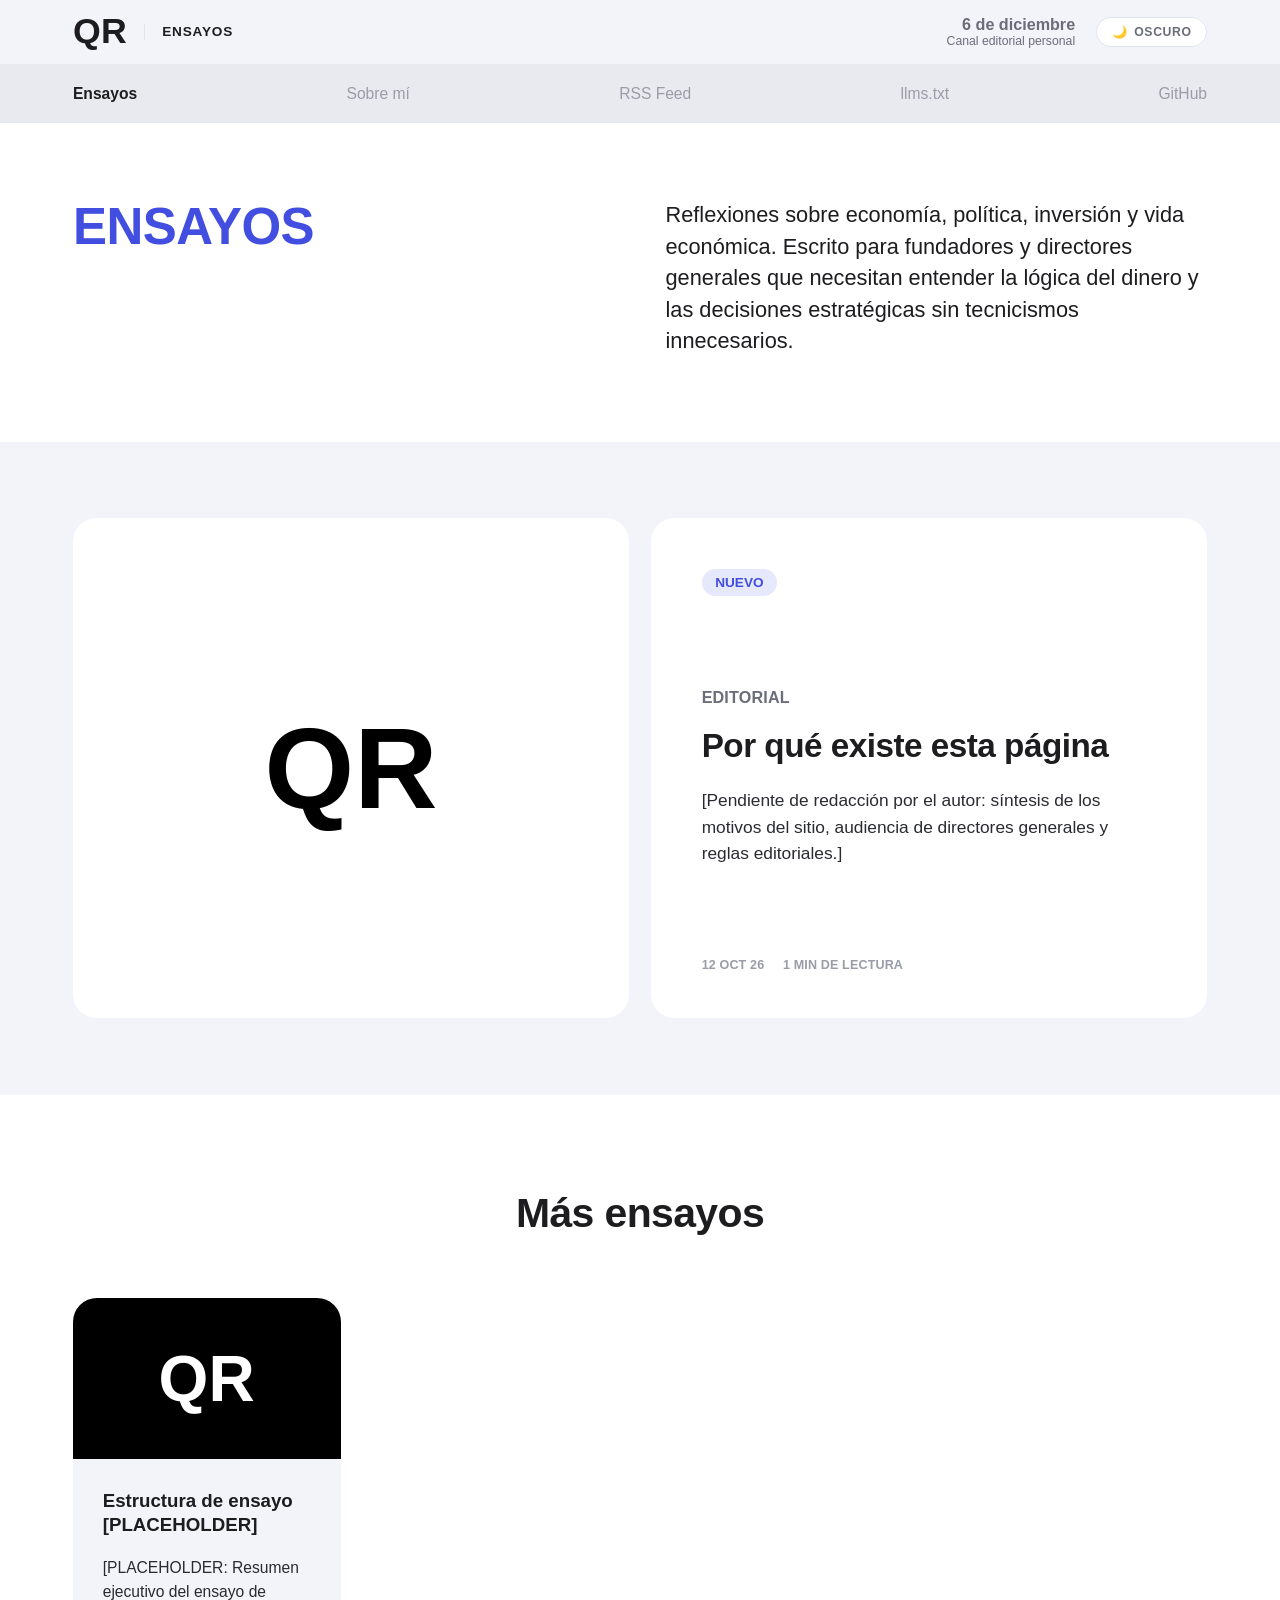
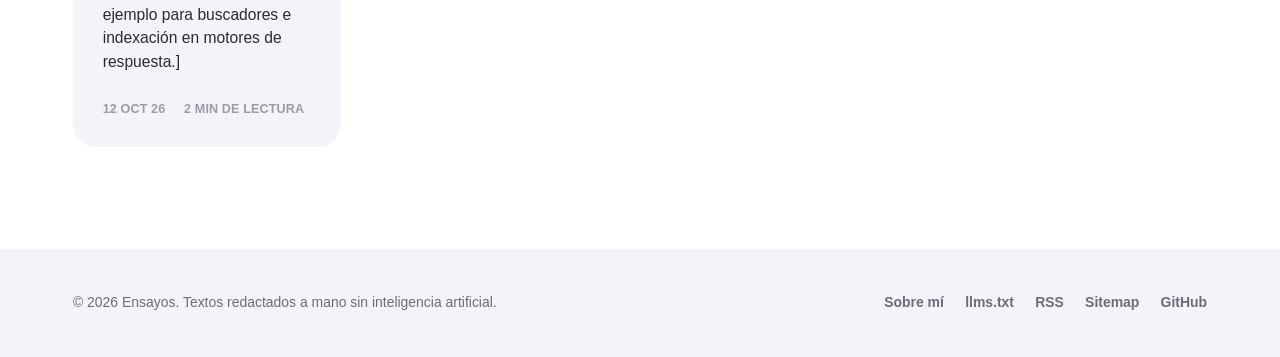
==== commit 8a2a709e: "Remover menciones de nombre, empresa y cargo en todo el sitio" ====
--- a/index.html
+++ b/index.html
@@ -3,29 +3,29 @@
 <head>
   <meta charset="UTF-8">
   <meta name="viewport" content="width=device-width, initial-scale=1.0">
-  <title>Juan Pablo Sánchez | Ensayos sobre economía, política e inversión</title>
-  <meta name="description" content="Canal personal de ensayos sobre economía, política, inversión y vida económica escrito por Juan Pablo Sánchez para founders y directores generales.">
-  <meta name="author" content="Juan Pablo Sánchez">
+  <title>Ensayos sobre economía, política e inversión</title>
+  <meta name="description" content="Canal personal de ensayos sobre economía, política, inversión y vida económica escrito para founders y directores generales.">
+  <meta name="author" content="Autor">
   <meta name="robots" content="index, follow">
 
   <!-- Canónico -->
   <link rel="canonical" href="https://quantrabbit.github.io/">
 
   <!-- Open Graph -->
-  <meta property="og:site_name" content="Juan Pablo Sánchez">
-  <meta property="og:title" content="Juan Pablo Sánchez | Ensayos sobre economía, política e inversión">
-  <meta property="og:description" content="Canal personal de ensayos sobre economía, política, inversión y vida económica escrito por Juan Pablo Sánchez para founders y directores generales.">
+  <meta property="og:site_name" content="Ensayos">
+  <meta property="og:title" content="Ensayos sobre economía, política e inversión">
+  <meta property="og:description" content="Canal personal de ensayos sobre economía, política, inversión y vida económica escrito para founders y directores generales.">
   <meta property="og:type" content="website">
   <meta property="og:url" content="https://quantrabbit.github.io/">
   <meta property="og:locale" content="es_MX">
 
   <!-- Twitter Card -->
   <meta name="twitter:card" content="summary">
-  <meta name="twitter:title" content="Juan Pablo Sánchez | Ensayos">
+  <meta name="twitter:title" content="Ensayos">
   <meta name="twitter:description" content="Canal personal de ensayos sobre economía, política, inversión y vida económica para founders y CEOs.">
 
   <!-- RSS y llms.txt -->
-  <link rel="alternate" type="application/rss+xml" title="Feed RSS de Juan Pablo Sánchez" href="rss.xml">
+  <link rel="alternate" type="application/rss+xml" title="Feed RSS de Ensayos" href="rss.xml">
 
   <!-- Prevencion de parpadeo de tema -->
   <script>
@@ -48,7 +48,7 @@
       {
         "@type": "WebSite",
         "@id": "https://quantrabbit.github.io/#sitio",
-        "name": "Juan Pablo Sánchez",
+        "name": "Ensayos",
         "url": "https://quantrabbit.github.io/",
         "description": "Canal personal de ensayos sobre economía, política, inversión y vida económica para founders y directores generales.",
         "inLanguage": "es-MX",
@@ -60,12 +60,7 @@
       {
         "@type": "Person",
         "@id": "https://quantrabbit.github.io/sobre-mi.html#autor",
-        "name": "Juan Pablo Sánchez",
-        "jobTitle": "Cofundador y CIO",
-        "worksFor": {
-          "@type": "Organization",
-          "name": "Bombo"
-        },
+        "name": "Autor",
         "url": "https://quantrabbit.github.io/sobre-mi.html",
         "sameAs": [
           "https://github.com/QuantRabbit"
@@ -86,10 +81,9 @@
       <div class="contenedor">
         <div class="gbm-header__top">
           <a href="index.html" class="marca-editorial">
-            <span class="marca-monograma">JP</span>
+            <span class="marca-monograma">QR</span>
             <div class="marca-info">
-              <span class="marca-nombre">JUAN PABLO SÁNCHEZ</span>
-              <span class="marca-sub">CIO · BOMBO | ENSAYOS</span>
+              <span class="marca-nombre">ENSAYOS</span>
             </div>
           </a>
 
@@ -129,13 +123,13 @@
         <!-- Respaldo estatico para motores de busqueda y navegadores sin JS -->
         <section class="seccion-destacada" aria-label="Ensayo destacado">
           <a href="articulo.html?slug=por-que-existe-esta-pagina" class="card-destacada">
-            <div class="portada portada--claro card-destacada__portada"><span class="portada__marca">JP</span></div>
+            <div class="portada portada--claro card-destacada__portada"><span class="portada__marca">QR</span></div>
             <div class="card-destacada__contenido">
               <div class="card-destacada__tags"><span class="tag-pill tag-pill--solid">NUEVO</span></div>
               <div>
                 <div class="card-destacada__kicker"><span class="seccion-kicker">EDITORIAL</span></div>
                 <h2 class="card-destacada__titulo">Por qué existe esta página</h2>
-                <p class="card-destacada__resumen">[Pendiente de redacción por Juan Pablo: síntesis de los motivos del sitio, audiencia de directores generales y reglas editoriales.]</p>
+                <p class="card-destacada__resumen">[Pendiente de redacción por el autor: síntesis de los motivos del sitio, audiencia de directores generales y reglas editoriales.]</p>
               </div>
               <div class="meta-container">
                 <span class="meta-fecha">12 OCT 26</span>
@@ -149,7 +143,7 @@
           <h2 class="seccion-grid__titulo-bloque">Más ensayos</h2>
           <div class="grid-articulos">
             <a href="articulo.html?slug=ejemplo-de-ensayo" class="card-articulo">
-              <div class="portada portada--negro portada--chica card-articulo__portada"><span class="portada__marca">JP</span></div>
+              <div class="portada portada--negro portada--chica card-articulo__portada"><span class="portada__marca">QR</span></div>
               <div class="card-articulo__cuerpo">
                 <div>
                   <h3 class="card-articulo__titulo">Estructura de ensayo [PLACEHOLDER]</h3>
@@ -170,7 +164,7 @@
     <footer class="gbm-footer">
       <div class="contenedor">
         <div class="gbm-footer__inner">
-          <p class="gbm-footer__copy">© 2026 Juan Pablo Sánchez. Textos redactados a mano sin inteligencia artificial.</p>
+          <p class="gbm-footer__copy">© 2026 Ensayos. Textos redactados a mano sin inteligencia artificial.</p>
           <div class="gbm-footer__links">
             <a href="sobre-mi.html">Sobre mí</a>
             <a href="llms.txt">llms.txt</a>
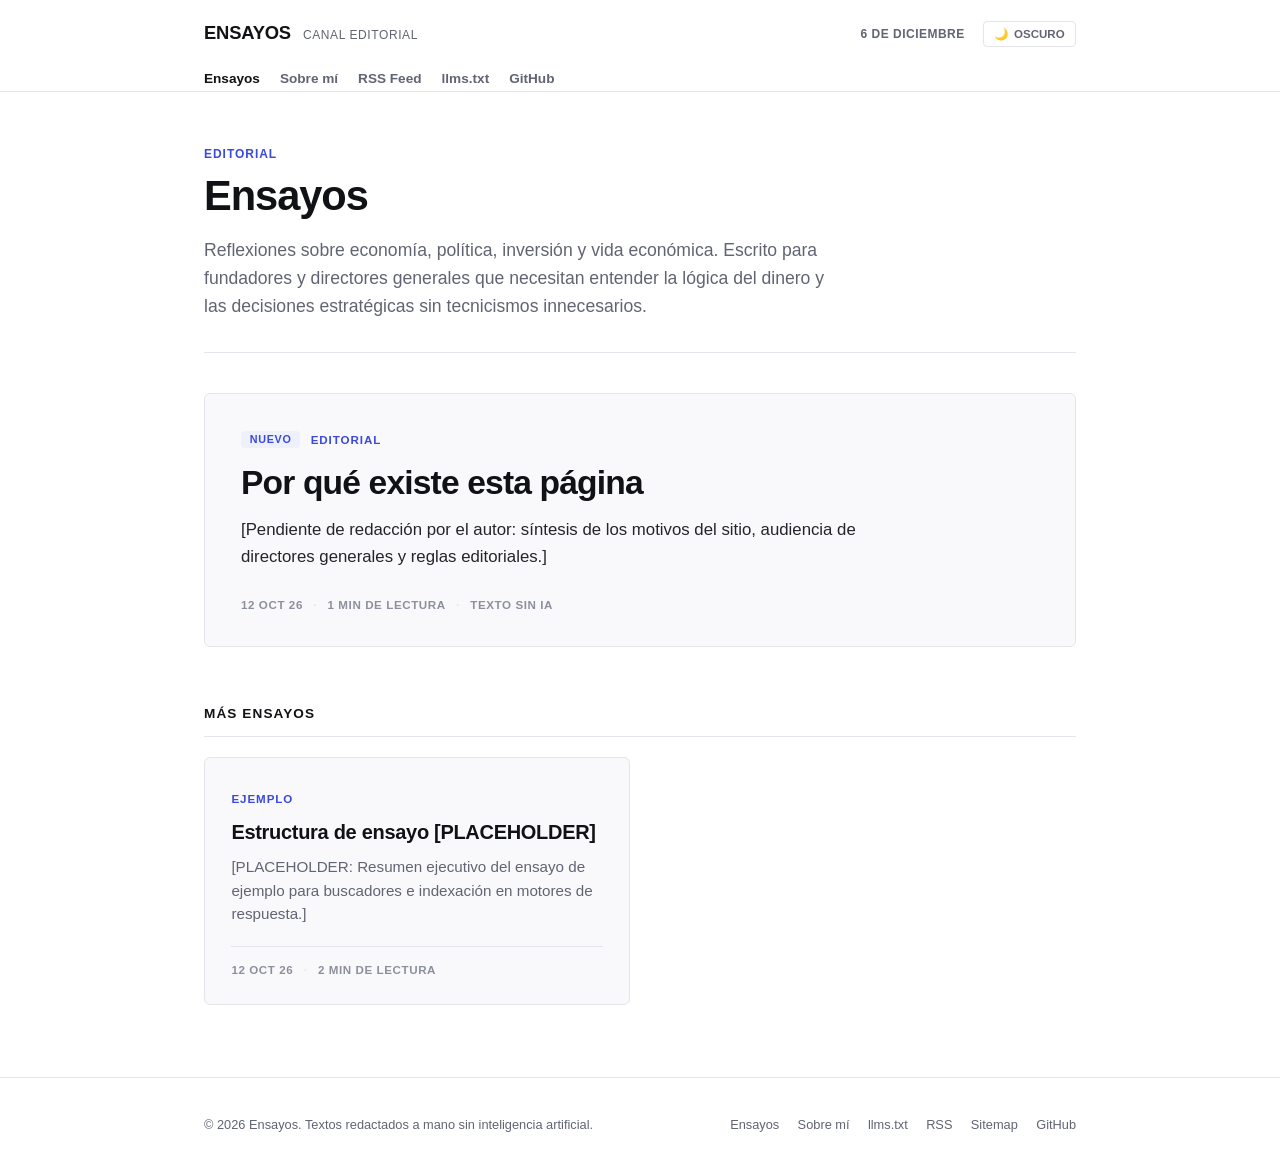
==== commit e3304c12: "Rediseño editorial sobrio estilo WSJ/GBM The Idea sin artificios de IA" ====
--- a/index.html
+++ b/index.html
@@ -27,7 +27,7 @@
   <!-- RSS y llms.txt -->
   <link rel="alternate" type="application/rss+xml" title="Feed RSS de Ensayos" href="rss.xml">
 
-  <!-- Prevencion de parpadeo de tema -->
+  <!-- Prevención de parpadeo de tema -->
   <script>
     (function() {
       var tema = localStorage.getItem('tema-preferido');
@@ -70,35 +70,30 @@
   }
   </script>
 
-  <!-- Datos y logica cliente sin dependencias -->
+  <!-- Datos y lógica cliente sin dependencias externas -->
   <script src="datos/articulos.js"></script>
   <script src="js/app.js" defer></script>
 </head>
 <body>
   <div class="sitio-wrapper">
-    <!-- Cabecera Editorial GBM Media -->
-    <header class="gbm-header">
+    <!-- Cabecera Editorial Estilo WSJ / GBM Media -->
+    <header class="site-header">
       <div class="contenedor">
-        <div class="gbm-header__top">
-          <a href="index.html" class="marca-editorial">
-            <span class="marca-monograma">QR</span>
-            <div class="marca-info">
-              <span class="marca-nombre">ENSAYOS</span>
-            </div>
+        <div class="site-header__top">
+          <a href="index.html" class="site-brand">
+            <span class="site-brand__titulo">ENSAYOS</span>
+            <span class="site-brand__subtitulo">Canal editorial</span>
           </a>
 
-          <div class="gbm-header__acciones">
-            <div class="header-fecha-bloque">
-              <p class="header-fecha">13 DE OCTUBRE</p>
-              <p class="header-subfecha">Canal editorial personal</p>
-            </div>
+          <div class="site-header__acciones">
+            <span class="site-date">13 DE OCTUBRE</span>
             <button type="button" class="btn-tema" aria-label="Cambiar tema">
               <span>🌙</span><span>OSCURO</span>
             </button>
           </div>
         </div>
 
-        <nav class="gbm-subnav" aria-label="Navegación editorial">
+        <nav class="site-nav" aria-label="Navegación editorial">
           <a href="index.html" class="activo" aria-current="page">Ensayos</a>
           <a href="sobre-mi.html">Sobre mí</a>
           <a href="rss.xml">RSS Feed</a>
@@ -110,48 +105,52 @@
 
     <!-- Contenido Principal -->
     <main class="contenedor">
-      <!-- Intro en dos columnas -->
-      <section class="archive-intro">
-        <h1 class="archive-intro__titulo">Ensayos</h1>
-        <p class="archive-intro__bajada">
+      <!-- Intro de Portada -->
+      <section class="intro-portal">
+        <span class="intro-portal__kicker">EDITORIAL</span>
+        <h1 class="intro-portal__titulo">Ensayos</h1>
+        <p class="intro-portal__bajada">
           Reflexiones sobre economía, política, inversión y vida económica. Escrito para fundadores y directores generales que necesitan entender la lógica del dinero y las decisiones estratégicas sin tecnicismos innecesarios.
         </p>
       </section>
 
-      <!-- Contenedor dinamico de articulos -->
+      <!-- Contenedor dinámico de artículos -->
       <div id="contenedor-articulos">
-        <!-- Respaldo estatico para motores de busqueda y navegadores sin JS -->
-        <section class="seccion-destacada" aria-label="Ensayo destacado">
-          <a href="articulo.html?slug=por-que-existe-esta-pagina" class="card-destacada">
-            <div class="portada portada--claro card-destacada__portada"><span class="portada__marca">QR</span></div>
-            <div class="card-destacada__contenido">
-              <div class="card-destacada__tags"><span class="tag-pill tag-pill--solid">NUEVO</span></div>
-              <div>
-                <div class="card-destacada__kicker"><span class="seccion-kicker">EDITORIAL</span></div>
-                <h2 class="card-destacada__titulo">Por qué existe esta página</h2>
-                <p class="card-destacada__resumen">[Pendiente de redacción por el autor: síntesis de los motivos del sitio, audiencia de directores generales y reglas editoriales.]</p>
-              </div>
-              <div class="meta-container">
-                <span class="meta-fecha">12 OCT 26</span>
-                <span class="meta-tiempo">4 MIN DE LECTURA</span>
-              </div>
+        <!-- Respaldo estático para motores de búsqueda y navegadores sin JS -->
+        <section class="bloque-destacado" aria-label="Ensayo destacado">
+          <a href="articulo.html?slug=por-que-existe-esta-pagina" class="tarjeta-destacada">
+            <div class="tarjeta-destacada__header">
+              <span class="tag-pill">NUEVO</span>
+              <span class="seccion-kicker">EDITORIAL</span>
+            </div>
+            <h2 class="tarjeta-destacada__titulo">Por qué existe esta página</h2>
+            <p class="tarjeta-destacada__resumen">[Pendiente de redacción por el autor: síntesis de los motivos del sitio, audiencia de directores generales y reglas editoriales.]</p>
+            <div class="meta-row">
+              <span>12 OCT 26</span>
+              <span class="meta-sep">·</span>
+              <span>4 MIN DE LECTURA</span>
+              <span class="meta-sep">·</span>
+              <span>TEXTO SIN IA</span>
             </div>
           </a>
         </section>
 
-        <section class="seccion-grid" aria-label="Más ensayos publicados">
-          <h2 class="seccion-grid__titulo-bloque">Más ensayos</h2>
-          <div class="grid-articulos">
-            <a href="articulo.html?slug=ejemplo-de-ensayo" class="card-articulo">
-              <div class="portada portada--negro portada--chica card-articulo__portada"><span class="portada__marca">QR</span></div>
-              <div class="card-articulo__cuerpo">
-                <div>
-                  <h3 class="card-articulo__titulo">Estructura de ensayo [PLACEHOLDER]</h3>
-                  <p class="card-articulo__resumen">[PLACEHOLDER: Resumen ejecutivo del ensayo de ejemplo para buscadores e indexación en motores de respuesta.]</p>
+        <section class="bloque-secundario" aria-label="Más ensayos publicados">
+          <h2 class="bloque-secundario__encabezado">Más ensayos</h2>
+          <div class="grid-ensayos">
+            <a href="articulo.html?slug=ejemplo-de-ensayo" class="tarjeta-ensayo">
+              <div>
+                <div class="tarjeta-ensayo__kicker">
+                  <span class="seccion-kicker">EJEMPLO</span>
                 </div>
-                <div class="meta-container">
-                  <span class="meta-fecha">12 OCT 26</span>
-                  <span class="meta-tiempo">5 MIN DE LECTURA</span>
+                <h3 class="tarjeta-ensayo__titulo">Estructura de ensayo [PLACEHOLDER]</h3>
+                <p class="tarjeta-ensayo__resumen">[PLACEHOLDER: Resumen ejecutivo del ensayo de ejemplo para buscadores e indexación en motores de respuesta.]</p>
+              </div>
+              <div class="tarjeta-ensayo__meta">
+                <div class="meta-row">
+                  <span>12 OCT 26</span>
+                  <span class="meta-sep">·</span>
+                  <span>3 MIN DE LECTURA</span>
                 </div>
               </div>
             </a>
@@ -160,12 +159,13 @@
       </div>
     </main>
 
-    <!-- Pie de pagina editorial GBM Media -->
-    <footer class="gbm-footer">
+    <!-- Pie de Página Editorial -->
+    <footer class="site-footer">
       <div class="contenedor">
-        <div class="gbm-footer__inner">
-          <p class="gbm-footer__copy">© 2026 Ensayos. Textos redactados a mano sin inteligencia artificial.</p>
-          <div class="gbm-footer__links">
+        <div class="site-footer__inner">
+          <p class="site-footer__copy">© 2026 Ensayos. Textos redactados a mano sin inteligencia artificial.</p>
+          <div class="site-footer__links">
+            <a href="index.html">Ensayos</a>
             <a href="sobre-mi.html">Sobre mí</a>
             <a href="llms.txt">llms.txt</a>
             <a href="rss.xml">RSS</a>
--- a/css/estilos.css
+++ b/css/estilos.css
@@ -1,636 +1,893 @@
 /* ==========================================================================
-   Sistema de diseno editorial inspirado en GBM Media "The Idea"
-   - Claro por defecto (lienzo blanco con bandas gris azulado #f3f4f9)
-   - Oscuro solo con el boton de tema
-   - Tarjetas con radio grande, portadas tipograficas, titulo cobalto
-   - Sin dependencias externas. Cero guiones largos.
+   Sistema de Diseno Editorial Sobrio: Estilo WSJ / GBM Media
+   
+   Principios:
+   - Diseno tipografico limpio, sobrio y de alta resolucion para CEOs y founders.
+   - Cero elementos decorativos artificiales (sin rayas falsas ni portadas gigantes).
+   - Fondo blanco puro (#ffffff), tinta profunda (#111215) y acento cobalto fino (#3b49df).
+   - Modo oscuro refinado de terminal de lectura (#0e0f13, tarjetas #16171d, filetes #23252e).
+   - Filetes de 1px de precision, radios discretos (4px a 6px), nunca curvas infladas.
+   - Ancho de lectura optimo para concentracion intelectual (68 a 72 caracteres).
+   - Cero fuentes externas pesadas. Cero guiones largos (em dashes).
    ========================================================================== */
 
 :root {
+  /* Modo Claro (Lienzo editorial estandar WSJ / GBM) */
   --canvas: #ffffff;
-  --band: #f3f4f9;
-  --nav-bg: #e9eaef;
-  --card: #ffffff;
-  --card-grid: #f3f4f9;
-  --surface-muted: #eceef5;
-  --surface-callout: #f3f4f9;
-
-  --ink: #1d1d20;
-  --body: #2a2b31;
-  --body-strong: #121316;
-  --muted: #6b6d79;
-  --muted-soft: #9a9ca8;
-
-  --accent-interactive: #424ee0;
-  --accent-interactive-hover: #2e3bc8;
-  --pill-bg: #e6e8fc;
-  --pill-text: #424ee0;
-
-  --hairline: #e3e5ec;
-  --hairline-strong: #1d1d20;
-
-  --portada-negro: #000000;
-  --portada-cobalto: #424ee0;
-  --portada-marino: #0d1236;
-
+  --surface-card: #f9f9fb;
+  --surface-card-hover: #f3f4f8;
+  --surface-muted: #f0f1f5;
+  --surface-callout: #f8f9fc;
+  
+  --ink: #111215;
+  --body: #24252a;
+  --body-strong: #0a0a0d;
+  --muted: #616472;
+  --muted-soft: #8c8f9d;
+  
+  --accent: #3b49df;
+  --accent-hover: #2936c5;
+  --accent-badge-bg: #eef0fc;
+  --accent-badge-text: #3b49df;
+  
+  --border: #e4e5eb;
+  --border-strong: #111215;
+  
   --font-sans: -apple-system, BlinkMacSystemFont, "Segoe UI", Roboto, "Helvetica Neue", Arial, sans-serif;
   --font-mono: ui-monospace, "SF Mono", Menlo, Consolas, monospace;
 
-  --radio-sm: 8px;
-  --radio-md: 16px;
-  --radio-lg: 24px;
+  --radio-sm: 4px;
+  --radio-md: 6px;
   --radio-pill: 9999px;
 
-  --ancho-columna: 72ch;
-  --margen-pagina: clamp(1.25rem, 5.7vw, 80px);
-
-  /* Alias de compatibilidad */
-  --bg: var(--canvas);
-  --text: var(--ink);
-  --text-muted: var(--muted);
-  --border: var(--hairline);
-  --surface-card: var(--band);
-  --surface-card-hover: #ffffff;
-  --hairline-dark: var(--ink);
-}
-
+  --ancho-lectura: 68ch;
+  --ancho-contenedor: 920px;
+}
+
+/* Modo Oscuro (Lectura ejecutiva nocturna) */
 [data-tema="oscuro"] {
-  --canvas: #0e0f14;
-  --band: #14161d;
-  --nav-bg: #1a1c25;
-  --card: #1b1e29;
-  --card-grid: #171a23;
-  --surface-muted: #222532;
-  --surface-callout: #171a23;
-
-  --ink: #f4f5f8;
-  --body: #d3d6e2;
+  --canvas: #0e0f13;
+  --surface-card: #15161c;
+  --surface-card-hover: #1c1d24;
+  --surface-muted: #1e2028;
+  --surface-callout: #16171f;
+  
+  --ink: #f4f4f7;
+  --body: #cfd0d8;
   --body-strong: #ffffff;
-  --muted: #9296a8;
-  --muted-soft: #6a6e80;
-
-  --accent-interactive: #7480ff;
-  --accent-interactive-hover: #98a1ff;
-  --pill-bg: #262a4d;
-  --pill-text: #a9b1ff;
-
-  --hairline: #272a38;
-  --hairline-strong: #f4f5f8;
-
-  --portada-negro: #000000;
-  --portada-cobalto: #424ee0;
-  --portada-marino: #1a2260;
-
-  --surface-card: var(--band);
-  --surface-card-hover: #20243a;
-}
-
-*, *::before, *::after { box-sizing: border-box; }
+  --muted: #8b8e9d;
+  --muted-soft: #676a78;
+  
+  --accent: #5e6df7;
+  --accent-hover: #7b88fc;
+  --accent-badge-bg: #1c1f38;
+  --accent-badge-text: #8b96fc;
+  
+  --border: #23252f;
+  --border-strong: #f4f4f7;
+}
+
+@media (prefers-color-scheme: dark) {
+  :root:not([data-tema="claro"]) {
+    --canvas: #0e0f13;
+    --surface-card: #15161c;
+    --surface-card-hover: #1c1d24;
+    --surface-muted: #1e2028;
+    --surface-callout: #16171f;
+    
+    --ink: #f4f4f7;
+    --body: #cfd0d8;
+    --body-strong: #ffffff;
+    --muted: #8b8e9d;
+    --muted-soft: #676a78;
+    
+    --accent: #5e6df7;
+    --accent-hover: #7b88fc;
+    --accent-badge-bg: #1c1f38;
+    --accent-badge-text: #8b96fc;
+    
+    --border: #23252f;
+    --border-strong: #f4f4f7;
+  }
+}
+
+*, *::before, *::after {
+  box-sizing: border-box;
+}
 
 html {
-  font-size: 17px;
+  font-size: 16px;
   background-color: var(--canvas);
   color: var(--body);
   -webkit-font-smoothing: antialiased;
   -moz-osx-font-smoothing: grayscale;
-  scroll-behavior: smooth;
 }
 
 body {
   margin: 0;
-  font-family: var(--font-sans);
-  line-height: 1.65;
+  padding: 0;
+  font-family: var(--font-sans);
+  line-height: 1.68;
   background-color: var(--canvas);
   color: var(--body);
-  overflow-x: hidden;
-}
-
-.sitio-wrapper { min-height: 100vh; display: flex; flex-direction: column; }
-.sitio-wrapper > main { flex: 1; }
+}
+
+.sitio-wrapper {
+  min-height: 100vh;
+  display: flex;
+  flex-direction: column;
+}
 
 .contenedor {
   width: 100%;
-  max-width: 1480px;
+  max-width: var(--ancho-contenedor);
   margin: 0 auto;
-  padding-left: var(--margen-pagina);
-  padding-right: var(--margen-pagina);
-}
-
-.columna-lectura { max-width: var(--ancho-columna); margin: 0 auto; }
-
-/* Banda de color a todo el ancho sin cambiar el marcado */
-.banda-completa {
-  box-shadow: 0 0 0 100vmax var(--band);
-  clip-path: inset(0 -100vmax);
-  background-color: var(--band);
-}
-
-/* ==========================================================================
-   Cabecera: barra superior + barra de navegacion gris a todo el ancho
-   ========================================================================== */
-
-.gbm-header {
-  background-color: var(--band);
-  position: sticky;
-  top: 0;
-  z-index: 100;
-}
-
-.gbm-header__top {
+  padding: 0 1.5rem;
+}
+
+.columna-lectura {
+  max-width: var(--ancho-lectura);
+  margin: 0 auto;
+}
+
+/* ==========================================================================
+   Cabecera Editorial (Masthead sobrio estilo WSJ)
+   ========================================================================== */
+
+.site-header {
+  border-bottom: 1px solid var(--border);
+  background-color: var(--canvas);
+}
+
+.site-header__top {
   display: flex;
   justify-content: space-between;
   align-items: center;
-  padding: 0.85rem 0;
-}
-
-.marca-editorial {
-  display: flex;
-  align-items: center;
-  gap: 1rem;
+  padding: 1.15rem 0;
+}
+
+.site-brand {
+  display: flex;
+  align-items: baseline;
+  gap: 0.75rem;
   text-decoration: none;
   color: inherit;
 }
 
-.marca-monograma {
-  font-size: 2.1rem;
+.site-brand__titulo {
+  font-family: var(--font-sans);
+  font-size: 1.15rem;
   font-weight: 800;
-  letter-spacing: 0.01em;
-  line-height: 1;
-  color: var(--ink);
-}
-
-.marca-info {
-  display: flex;
-  flex-direction: column;
-  padding-left: 1rem;
-  border-left: 1px solid var(--hairline);
-}
-
-.marca-nombre {
-  font-size: 0.8rem;
-  font-weight: 700;
-  letter-spacing: 0.06em;
-  color: var(--ink);
-  line-height: 1.2;
-}
-
-.marca-sub {
-  font-size: 0.66rem;
+  letter-spacing: -0.01em;
+  color: var(--ink);
+  text-transform: uppercase;
+}
+
+.site-brand__subtitulo {
+  font-size: 0.75rem;
   font-weight: 500;
-  letter-spacing: 0.08em;
-  text-transform: uppercase;
-  color: var(--muted);
-  line-height: 1.3;
-  margin-top: 2px;
-}
-
-.gbm-header__acciones { display: flex; align-items: center; gap: 1.25rem; }
-
-.header-fecha-bloque { text-align: right; display: none; }
-@media (min-width: 720px) { .header-fecha-bloque { display: block; } }
-
-.header-fecha { font-size: 0.95rem; font-weight: 600; color: var(--muted); margin: 0; line-height: 1.2; }
-.header-subfecha { font-size: 0.72rem; color: var(--muted); margin: 0; line-height: 1.3; }
+  letter-spacing: 0.05em;
+  text-transform: uppercase;
+  color: var(--muted);
+  display: none;
+}
+
+@media (min-width: 580px) {
+  .site-brand__subtitulo {
+    display: inline;
+  }
+}
+
+.site-header__acciones {
+  display: flex;
+  align-items: center;
+  gap: 1.15rem;
+}
+
+.site-date {
+  font-size: 0.75rem;
+  font-weight: 600;
+  color: var(--muted);
+  text-transform: uppercase;
+  letter-spacing: 0.04em;
+  display: none;
+}
+
+@media (min-width: 720px) {
+  .site-date {
+    display: inline;
+  }
+}
 
 .btn-tema {
+  appearance: none;
+  -webkit-appearance: none;
   display: inline-flex;
   align-items: center;
-  gap: 0.4rem;
-  padding: 0.4rem 0.85rem;
-  background-color: var(--card);
-  border: 1px solid var(--hairline);
-  border-radius: var(--radio-pill);
+  gap: 0.35rem;
+  padding: 0.3rem 0.65rem;
+  background-color: var(--canvas);
+  border: 1px solid var(--border);
+  border-radius: var(--radio-sm);
   color: var(--muted);
   font-family: var(--font-sans);
   font-size: 0.72rem;
-  font-weight: 700;
-  letter-spacing: 0.05em;
-  text-transform: uppercase;
+  font-weight: 600;
   cursor: pointer;
-  transition: color 0.15s ease, border-color 0.15s ease;
-}
-.btn-tema:hover { color: var(--ink); border-color: var(--ink); }
-
-.gbm-subnav {
-  display: flex;
-  justify-content: space-between;
-  align-items: center;
-  gap: 1.5rem;
-  padding: 0.95rem 0;
-  overflow-x: auto;
-  white-space: nowrap;
-  scrollbar-width: none;
-  background-color: var(--nav-bg);
-  box-shadow: 0 0 0 100vmax var(--nav-bg);
-  clip-path: inset(0 -100vmax);
-}
-.gbm-subnav::-webkit-scrollbar { display: none; }
-
-.gbm-subnav a {
-  font-size: 0.92rem;
-  font-weight: 500;
-  color: var(--muted-soft);
+  transition: all 0.15s ease;
+}
+
+.btn-tema:hover {
+  color: var(--ink);
+  border-color: var(--muted-soft);
+}
+
+.site-nav {
+  display: flex;
+  align-items: center;
+  gap: 1.25rem;
+}
+
+.site-nav a {
+  font-size: 0.85rem;
+  font-weight: 600;
+  color: var(--muted);
   text-decoration: none;
   transition: color 0.15s ease;
 }
-.gbm-subnav a:hover { color: var(--ink); }
-.gbm-subnav a.activo { color: var(--ink); font-weight: 700; }
-
-/* ==========================================================================
-   Intro en dos columnas (titulo cobalto a la izquierda, bajada a la derecha)
-   ========================================================================== */
-
-.archive-intro {
-  display: grid;
-  grid-template-columns: 1fr;
-  gap: 1.5rem;
-  padding: 4rem 0 4.5rem 0;
-}
-@media (min-width: 860px) {
-  .archive-intro { grid-template-columns: 1fr 1fr; gap: 3rem; padding: 4.5rem 0 5rem 0; }
-}
-
-.archive-intro__titulo {
-  font-size: clamp(2.2rem, 4.2vw, 3rem);
+
+.site-nav a:hover {
+  color: var(--ink);
+}
+
+.site-nav a.activo {
+  color: var(--ink);
   font-weight: 700;
-  line-height: 1.1;
-  letter-spacing: -0.01em;
-  text-transform: uppercase;
-  color: var(--accent-interactive);
+}
+
+/* ==========================================================================
+   Hero / Intro de Portada
+   ========================================================================== */
+
+.intro-portal {
+  padding: 3rem 0 2rem 0;
+  border-bottom: 1px solid var(--border);
+  margin-bottom: 2.5rem;
+}
+
+.intro-portal__kicker {
+  font-size: 0.75rem;
+  font-weight: 800;
+  text-transform: uppercase;
+  letter-spacing: 0.08em;
+  color: var(--accent);
+  margin-bottom: 0.5rem;
+  display: inline-block;
+}
+
+.intro-portal__titulo {
+  font-family: var(--font-sans);
+  font-size: clamp(2rem, 3.5vw, 2.6rem);
+  font-weight: 800;
+  letter-spacing: -0.025em;
+  line-height: 1.15;
+  color: var(--ink);
+  margin: 0 0 1rem 0;
+}
+
+.intro-portal__bajada {
+  font-size: 1.1rem;
+  line-height: 1.6;
+  color: var(--muted);
+  max-width: 65ch;
   margin: 0;
 }
 
-.archive-intro__bajada {
-  font-size: clamp(1.1rem, 1.7vw, 1.4rem);
-  line-height: 1.45;
-  color: var(--ink);
-  margin: 0;
-  max-width: 34em;
-}
-
-/* ==========================================================================
-   Pills, kickers, metadatos
-   ========================================================================== */
+/* ==========================================================================
+   Kickers, Pills y Metadatos
+   ========================================================================== */
+
+.seccion-kicker {
+  font-family: var(--font-sans);
+  font-size: 0.725rem;
+  font-weight: 800;
+  text-transform: uppercase;
+  letter-spacing: 0.08em;
+  color: var(--accent);
+  display: inline-block;
+}
 
 .tag-pill {
   display: inline-flex;
   align-items: center;
-  padding: 0.38rem 0.8rem;
-  border-radius: var(--radio-pill);
-  font-size: 0.8rem;
+  padding: 0.2rem 0.55rem;
+  border-radius: var(--radio-sm);
+  font-size: 0.675rem;
+  font-weight: 750;
+  text-transform: uppercase;
+  letter-spacing: 0.06em;
+  line-height: 1;
+  background-color: var(--accent-badge-bg);
+  color: var(--accent-badge-text);
+}
+
+.meta-row {
+  display: flex;
+  flex-wrap: wrap;
+  align-items: center;
+  gap: 0.4rem 0.65rem;
+  font-family: var(--font-sans);
+  font-size: 0.725rem;
+  font-weight: 700;
+  text-transform: uppercase;
+  letter-spacing: 0.05em;
+  color: var(--muted-soft);
+}
+
+.meta-sep {
+  color: var(--border);
+}
+
+.etiquetas-row {
+  display: flex;
+  flex-wrap: wrap;
+  gap: 0.35rem;
+  margin-top: 1rem;
+}
+
+.etiqueta-item {
+  font-size: 0.7rem;
   font-weight: 600;
-  line-height: 1;
-  text-transform: uppercase;
-}
-.tag-pill--solid { background-color: var(--pill-bg); color: var(--pill-text); }
-.tag-pill--outline { background-color: transparent; color: var(--ink); border: 1px solid var(--hairline-strong); }
-
-.seccion-kicker {
-  font-size: 0.95rem;
-  font-weight: 600;
-  text-transform: uppercase;
-  letter-spacing: 0.01em;
-  color: var(--muted);
-  display: inline-block;
-}
-
-.etiquetas { display: flex; flex-wrap: wrap; gap: 0.45rem; margin-top: 1rem; }
-.etiqueta {
-  font-size: 0.72rem;
-  font-weight: 600;
-  padding: 0.25rem 0.75rem;
+  padding: 0.15rem 0.5rem;
   background-color: var(--surface-muted);
   color: var(--muted);
-  border-radius: var(--radio-pill);
-}
-
-.meta-container {
-  display: flex;
-  flex-wrap: wrap;
-  align-items: center;
-  gap: 0.2rem 1.1rem;
-  font-size: 0.74rem;
-  font-weight: 600;
-  text-transform: uppercase;
-  color: var(--muted-soft);
-  letter-spacing: 0.01em;
-}
-.meta-separador { display: none; }
-.meta-fecha, .meta-tiempo, .meta-autor { color: var(--muted-soft); }
-.meta-badge {
-  display: inline-block;
-  padding: 0.15rem 0.55rem;
-  background-color: var(--surface-muted);
-  border-radius: var(--radio-pill);
-  font-size: 0.66rem;
-  color: var(--muted);
-}
-
-/* ==========================================================================
-   Portadas tipograficas (sustituyen a las fotos, sin fotos de stock)
-   ========================================================================== */
-
-.portada {
-  display: flex;
-  align-items: center;
-  justify-content: center;
-  position: relative;
-  color: #ffffff;
-  background-color: var(--portada-negro);
+  border-radius: var(--radio-sm);
+  text-decoration: none;
+  border: 1px solid var(--border);
+}
+
+/* ==========================================================================
+   Ensayo Destacado (Lead Article)
+   ========================================================================== */
+
+.bloque-destacado {
+  margin-bottom: 3.5rem;
+}
+
+.tarjeta-destacada {
+  display: block;
+  text-decoration: none;
+  color: inherit;
+  background-color: var(--surface-card);
+  border: 1px solid var(--border);
+  border-radius: var(--radio-md);
+  padding: 2.25rem 2.25rem 2rem 2.25rem;
+  transition: border-color 0.15s ease, background-color 0.15s ease;
+}
+
+.tarjeta-destacada:hover {
+  border-color: var(--accent);
+  background-color: var(--surface-card-hover);
+}
+
+.tarjeta-destacada__header {
+  display: flex;
+  align-items: center;
+  gap: 0.65rem;
+  margin-bottom: 0.85rem;
+}
+
+.tarjeta-destacada__titulo {
+  font-family: var(--font-sans);
+  font-size: clamp(1.6rem, 2.8vw, 2.1rem);
   font-weight: 800;
-  letter-spacing: 0.01em;
-  line-height: 1;
-  overflow: hidden;
-}
-.portada--negro { background-color: var(--portada-negro); }
-.portada--cobalto { background-color: var(--portada-cobalto); }
-.portada--marino { background-color: var(--portada-marino); }
-.portada--claro { background-color: var(--card); color: #000000; }
-[data-tema="oscuro"] .portada--claro { color: #ffffff; }
-
-.portada__marca { font-size: clamp(3rem, 9vw, 7rem); }
-.portada--chica .portada__marca { font-size: clamp(2.6rem, 5vw, 3.8rem); }
-
-/* ==========================================================================
-   Banda destacada: dos tarjetas blancas muy redondeadas
-   ========================================================================== */
-
-.seccion-destacada {
-  padding: 4.5rem 0;
-  background-color: var(--band);
-  box-shadow: 0 0 0 100vmax var(--band);
-  clip-path: inset(0 -100vmax);
-}
-
-.card-destacada {
+  line-height: 1.2;
+  letter-spacing: -0.025em;
+  color: var(--ink);
+  margin: 0 0 0.85rem 0;
+  transition: color 0.15s ease;
+}
+
+.tarjeta-destacada:hover .tarjeta-destacada__titulo {
+  color: var(--accent);
+}
+
+.tarjeta-destacada__resumen {
+  font-size: 1.05rem;
+  line-height: 1.6;
+  color: var(--body);
+  margin: 0 0 1.5rem 0;
+  max-width: 68ch;
+}
+
+/* ==========================================================================
+   Cuadricula / Lista de Otros Ensayos
+   ========================================================================== */
+
+.bloque-secundario {
+  margin-bottom: 4.5rem;
+}
+
+.bloque-secundario__encabezado {
+  font-family: var(--font-sans);
+  font-size: 0.85rem;
+  font-weight: 800;
+  text-transform: uppercase;
+  letter-spacing: 0.08em;
+  color: var(--ink);
+  margin: 0 0 1.25rem 0;
+  padding-bottom: 0.65rem;
+  border-bottom: 1px solid var(--border);
+}
+
+.grid-ensayos {
   display: grid;
   grid-template-columns: 1fr;
   gap: 1.25rem;
+}
+
+@media (min-width: 680px) {
+  .grid-ensayos {
+    grid-template-columns: repeat(2, 1fr);
+  }
+}
+
+.tarjeta-ensayo {
+  display: flex;
+  flex-direction: column;
+  justify-content: space-between;
+  background-color: var(--surface-card);
+  border: 1px solid var(--border);
+  border-radius: var(--radio-md);
+  padding: 1.65rem 1.65rem 1.5rem 1.65rem;
   text-decoration: none;
   color: inherit;
-}
-@media (min-width: 860px) {
-  .card-destacada { grid-template-columns: 1fr 1fr; }
-}
-
-.card-destacada__portada {
-  border-radius: var(--radio-lg);
-  min-height: 280px;
-  background-color: var(--card);
-}
-@media (min-width: 860px) { .card-destacada__portada { min-height: 500px; } }
-
-.card-destacada__contenido {
-  background-color: var(--card);
-  border-radius: var(--radio-lg);
-  padding: 3rem 3rem 2.5rem 3rem;
-  display: flex;
-  flex-direction: column;
-  justify-content: space-between;
-  gap: 2rem;
-  transition: box-shadow 0.2s ease;
-}
-.card-destacada:hover .card-destacada__contenido { box-shadow: 0 12px 32px rgba(66, 78, 224, 0.12); }
-
-.card-destacada__tags { display: flex; align-items: center; gap: 0.75rem; }
-
-.card-destacada__kicker { margin-bottom: 0.9rem; }
-
-.card-destacada__titulo {
-  font-size: clamp(1.7rem, 2.6vw, 2.2rem);
+  transition: border-color 0.15s ease, background-color 0.15s ease;
+}
+
+.tarjeta-ensayo:hover {
+  border-color: var(--accent);
+  background-color: var(--surface-card-hover);
+}
+
+.tarjeta-ensayo__kicker {
+  margin-bottom: 0.5rem;
+}
+
+.tarjeta-ensayo__titulo {
+  font-family: var(--font-sans);
+  font-size: 1.25rem;
+  font-weight: 750;
+  line-height: 1.25;
+  letter-spacing: -0.015em;
+  color: var(--ink);
+  margin: 0 0 0.65rem 0;
+  transition: color 0.15s ease;
+}
+
+.tarjeta-ensayo:hover .tarjeta-ensayo__titulo {
+  color: var(--accent);
+}
+
+.tarjeta-ensayo__resumen {
+  font-size: 0.95rem;
+  line-height: 1.55;
+  color: var(--muted);
+  margin: 0;
+}
+
+.tarjeta-ensayo__meta {
+  margin-top: 1.25rem;
+  padding-top: 0.85rem;
+  border-top: 1px solid var(--border);
+}
+
+/* ==========================================================================
+   Vista de Articulo Individual (articulo.html)
+   ========================================================================== */
+
+.articulo-cabecera {
+  padding: 2.5rem 0 2rem 0;
+  border-bottom: 1px solid var(--border);
+  margin-bottom: 2rem;
+}
+
+.btn-volver {
+  display: inline-flex;
+  align-items: center;
+  gap: 0.35rem;
+  font-size: 0.8rem;
+  font-weight: 600;
+  color: var(--muted);
+  text-decoration: none;
+  margin-bottom: 1.5rem;
+  transition: color 0.15s ease;
+}
+
+.btn-volver:hover {
+  color: var(--accent);
+}
+
+.articulo-tags {
+  display: flex;
+  align-items: center;
+  gap: 0.65rem;
+  margin-bottom: 0.85rem;
+}
+
+.articulo-titulo {
+  font-family: var(--font-sans);
+  font-size: clamp(2rem, 3.8vw, 2.75rem);
+  font-weight: 800;
+  line-height: 1.15;
+  letter-spacing: -0.025em;
+  color: var(--ink);
+  margin: 0 0 1rem 0;
+}
+
+.articulo-bajada {
+  font-size: 1.2rem;
+  line-height: 1.55;
+  color: var(--muted);
+  margin: 0 0 1.5rem 0;
+}
+
+.articulo-meta {
+  padding-top: 1rem;
+  border-top: 1px solid var(--border);
+}
+
+/* Acciones para compartir */
+.articulo-share {
+  display: flex;
+  flex-wrap: wrap;
+  align-items: center;
+  gap: 0.5rem;
+  margin: 1.25rem 0 2rem 0;
+  padding: 0.65rem 1rem;
+  background-color: var(--surface-card);
+  border: 1px solid var(--border);
+  border-radius: var(--radio-sm);
+}
+
+.articulo-share__label {
+  font-size: 0.72rem;
   font-weight: 700;
-  line-height: 1.15;
+  text-transform: uppercase;
+  letter-spacing: 0.05em;
+  color: var(--muted);
+  margin-right: 0.35rem;
+}
+
+.btn-share {
+  appearance: none;
+  -webkit-appearance: none;
+  display: inline-flex;
+  align-items: center;
+  padding: 0.3rem 0.65rem;
+  font-family: var(--font-sans);
+  font-size: 0.75rem;
+  font-weight: 600;
+  color: var(--muted);
+  background-color: var(--canvas);
+  border: 1px solid var(--border);
+  border-radius: var(--radio-sm);
+  text-decoration: none;
+  cursor: pointer;
+  transition: all 0.15s ease;
+}
+
+.btn-share:hover {
+  color: var(--ink);
+  border-color: var(--muted-soft);
+  background-color: var(--surface-card);
+}
+
+/* ==========================================================================
+   Bloque "En corto" para optimizacion GEO
+   ========================================================================== */
+
+.en-corto {
+  margin: 2.25rem 0;
+  padding: 1.5rem 1.65rem;
+  background-color: var(--surface-callout);
+  border: 1px solid var(--border);
+  border-left: 3px solid var(--accent);
+  border-radius: var(--radio-sm);
+}
+
+.en-corto__header {
+  display: flex;
+  align-items: center;
+  gap: 0.45rem;
+  margin-bottom: 0.5rem;
+}
+
+.en-corto__kicker {
+  font-family: var(--font-sans);
+  font-size: 0.775rem;
+  font-weight: 800;
+  text-transform: uppercase;
+  letter-spacing: 0.08em;
+  color: var(--accent);
+}
+
+.en-corto__intro {
+  font-size: 0.85rem;
+  color: var(--muted);
+  margin: 0 0 0.85rem 0;
+  line-height: 1.45;
+}
+
+.en-corto ul {
+  margin: 0;
+  padding-left: 1.25rem;
+}
+
+.en-corto li {
+  margin-bottom: 0.6rem;
+  font-size: 0.96rem;
+  line-height: 1.6;
+  color: var(--body);
+}
+
+.en-corto li:last-child {
+  margin-bottom: 0;
+}
+
+/* ==========================================================================
+   Cuerpo del Ensayo
+   ========================================================================== */
+
+.cuerpo-articulo {
+  font-size: 1.05rem;
+  line-height: 1.75;
+  color: var(--body);
+}
+
+.cuerpo-articulo h2 {
+  font-family: var(--font-sans);
+  font-size: 1.5rem;
+  font-weight: 750;
+  line-height: 1.25;
   letter-spacing: -0.015em;
   color: var(--ink);
+  margin: 2.5rem 0 0.85rem 0;
+  padding-top: 0.5rem;
+}
+
+.cuerpo-articulo h3 {
+  font-family: var(--font-sans);
+  font-size: 1.2rem;
+  font-weight: 700;
+  line-height: 1.35;
+  color: var(--ink);
+  margin: 1.75rem 0 0.65rem 0;
+}
+
+.cuerpo-articulo p {
+  margin: 0 0 1.35rem 0;
+}
+
+.cuerpo-articulo strong,
+.cuerpo-articulo b {
+  color: var(--body-strong);
+  font-weight: 700;
+}
+
+.cuerpo-articulo a {
+  color: var(--accent);
+  text-decoration: underline;
+  text-underline-offset: 3px;
+}
+
+.cuerpo-articulo a:hover {
+  color: var(--accent-hover);
+}
+
+.cuerpo-articulo ul,
+.cuerpo-articulo ol {
+  margin: 0 0 1.35rem 0;
+  padding-left: 1.4rem;
+}
+
+.cuerpo-articulo li {
+  margin-bottom: 0.45rem;
+}
+
+blockquote {
+  margin: 2.25rem 0;
+  padding: 0.85rem 1.4rem;
+  border-left: 3px solid var(--accent);
+  background-color: var(--surface-card);
+  border-radius: 0 var(--radio-sm) var(--radio-sm) 0;
+  color: var(--ink);
+  font-size: 1.1rem;
+  line-height: 1.55;
+  font-style: italic;
+}
+
+blockquote p {
+  margin: 0;
+}
+
+blockquote cite {
+  display: block;
+  font-family: var(--font-sans);
+  font-size: 0.75rem;
+  font-style: normal;
+  font-weight: 600;
+  text-transform: uppercase;
+  color: var(--muted);
+  margin-top: 0.6rem;
+}
+
+.borrador-box {
+  margin: 1.5rem 0;
+  padding: 1.2rem 1.35rem;
+  background-color: var(--surface-muted);
+  border: 1px dashed var(--muted-soft);
+  border-radius: var(--radio-sm);
+  font-size: 0.92rem;
+  color: var(--muted);
+}
+
+.borrador-box strong {
+  display: block;
+  color: var(--ink);
+  margin-bottom: 0.3rem;
+}
+
+/* FAQ */
+.faq-seccion {
+  margin-top: 3rem;
+  padding-top: 1.75rem;
+  border-top: 1px solid var(--border);
+}
+
+.faq-seccion__titulo {
+  font-family: var(--font-sans);
+  font-size: 1.35rem;
+  font-weight: 750;
+  color: var(--ink);
   margin: 0 0 1.25rem 0;
 }
 
-.card-destacada__resumen {
+.faq-item {
+  margin-bottom: 0.85rem;
+  padding: 1.2rem 1.35rem;
+  background-color: var(--surface-card);
+  border: 1px solid var(--border);
+  border-radius: var(--radio-sm);
+}
+
+.faq-pregunta {
+  font-family: var(--font-sans);
   font-size: 1.02rem;
-  line-height: 1.55;
+  font-weight: 700;
+  color: var(--ink);
+  margin: 0 0 0.45rem 0;
+}
+
+.faq-respuesta {
+  font-size: 0.95rem;
+  line-height: 1.58;
   color: var(--body);
   margin: 0;
 }
 
-/* ==========================================================================
-   Cuadricula "Mas ensayos": titulo centrado y tarjetas con portada
-   ========================================================================== */
-
-.seccion-grid { padding: 5rem 0 6rem 0; }
-
-.seccion-grid__titulo-bloque {
-  text-align: center;
-  font-size: clamp(1.9rem, 3.2vw, 2.6rem);
+/* Fuentes */
+.fuentes-seccion {
+  margin-top: 2.5rem;
+  padding: 1.35rem 1.5rem;
+  background-color: var(--surface-card);
+  border: 1px solid var(--border);
+  border-radius: var(--radio-sm);
+}
+
+.fuentes-seccion h2 {
+  font-family: var(--font-sans);
+  font-size: 1.1rem;
+  font-weight: 750;
+  margin: 0 0 0.75rem 0;
+  color: var(--ink);
+}
+
+.fuentes-lista {
+  margin: 0;
+  padding-left: 1.2rem;
+  font-size: 0.9rem;
+  color: var(--muted);
+}
+
+.fuentes-lista li {
+  margin-bottom: 0.45rem;
+}
+
+.fuentes-lista a {
+  color: var(--accent);
+}
+
+/* Modulo de autor */
+.autor-card {
+  margin-top: 3rem;
+  padding: 1.5rem 1.65rem;
+  background-color: var(--surface-card);
+  border: 1px solid var(--border);
+  border-radius: var(--radio-sm);
+}
+
+.autor-card h3 {
+  font-family: var(--font-sans);
+  font-size: 1.1rem;
+  font-weight: 750;
+  margin: 0 0 0.4rem 0;
+  color: var(--ink);
+}
+
+.autor-card__bio {
+  font-size: 0.95rem;
+  line-height: 1.58;
+  color: var(--body);
+  margin: 0 0 0.75rem 0;
+}
+
+.autor-card__enlace {
+  font-size: 0.85rem;
   font-weight: 600;
-  letter-spacing: -0.015em;
-  color: var(--ink);
-  margin: 0 0 3rem 0;
-}
-
-.grid-articulos {
-  display: grid;
-  grid-template-columns: 1fr;
-  gap: 1.25rem;
-}
-@media (min-width: 640px) { .grid-articulos { grid-template-columns: repeat(2, 1fr); } }
-@media (min-width: 1000px) { .grid-articulos { grid-template-columns: repeat(4, 1fr); } }
-
-.card-articulo {
+  color: var(--accent);
+  text-decoration: none;
+}
+
+.autor-card__enlace:hover {
+  text-decoration: underline;
+}
+
+/* ==========================================================================
+   Pie de Pagina
+   ========================================================================== */
+
+.site-footer {
+  margin-top: auto;
+  border-top: 1px solid var(--border);
+  background-color: var(--canvas);
+  padding: 2.25rem 0;
+}
+
+.site-footer__inner {
   display: flex;
   flex-direction: column;
-  background-color: var(--card-grid);
-  border-radius: var(--radio-lg);
-  overflow: hidden;
+  gap: 1rem;
+  justify-content: space-between;
+  align-items: flex-start;
+  font-size: 0.8rem;
+  color: var(--muted);
+}
+
+@media (min-width: 640px) {
+  .site-footer__inner {
+    flex-direction: row;
+    align-items: center;
+  }
+}
+
+.site-footer__copy {
+  margin: 0;
+}
+
+.site-footer__links {
+  display: flex;
+  flex-wrap: wrap;
+  gap: 1.15rem;
+}
+
+.site-footer__links a {
+  color: var(--muted);
   text-decoration: none;
-  color: inherit;
-  transition: transform 0.2s ease, box-shadow 0.2s ease;
-}
-.card-articulo:hover { transform: translateY(-3px); box-shadow: 0 14px 30px rgba(20, 24, 60, 0.12); }
-
-.card-articulo__portada { aspect-ratio: 5 / 3; }
-
-.card-articulo__cuerpo {
-  display: flex;
-  flex-direction: column;
-  justify-content: space-between;
-  gap: 1.5rem;
-  flex: 1;
-  padding: 1.75rem 1.75rem 1.6rem 1.75rem;
-}
-
-.card-articulo__titulo {
-  font-size: 1.1rem;
-  font-weight: 700;
-  line-height: 1.3;
-  color: var(--ink);
-  margin: 0 0 1.1rem 0;
-}
-
-.card-articulo__resumen {
-  font-size: 0.92rem;
-  line-height: 1.5;
-  color: var(--body);
-  margin: 0;
-}
-
-/* ==========================================================================
-   Vista de articulo individual
-   ========================================================================== */
-
-.single-hero { padding: 3rem 0 2rem 0; margin-bottom: 1.5rem; }
-
-.btn-retorno {
-  display: inline-flex;
-  align-items: center;
-  gap: 0.5rem;
-  font-size: 0.82rem;
-  font-weight: 600;
-  color: var(--muted);
-  text-decoration: none;
-  padding: 0.5rem 1rem;
-  background-color: var(--band);
-  border-radius: var(--radio-pill);
-  margin-bottom: 2rem;
+  font-weight: 500;
   transition: color 0.15s ease;
 }
-.btn-retorno:hover { color: var(--ink); }
-
-.single-hero__tags { display: flex; align-items: center; gap: 0.75rem; margin-bottom: 1.1rem; }
-
-.single-hero__titulo {
-  font-size: clamp(2rem, 4vw, 2.9rem);
-  font-weight: 700;
-  line-height: 1.12;
-  letter-spacing: -0.02em;
-  color: var(--ink);
-  margin: 0 0 1.1rem 0;
-}
-
-.single-hero__bajada {
-  font-size: 1.3rem;
-  line-height: 1.45;
-  color: var(--muted);
-  margin: 0 0 1.75rem 0;
-}
-
-.single-hero__meta { padding-top: 1.25rem; border-top: 1px solid var(--hairline); }
-
-.single-share {
-  display: flex;
-  flex-wrap: wrap;
-  align-items: center;
-  gap: 0.6rem;
-  margin: 1rem 0 2.5rem 0;
-  padding: 0.9rem 1.25rem;
-  background-color: var(--band);
-  border-radius: var(--radio-md);
-}
-.single-share__label { font-size: 0.74rem; font-weight: 700; text-transform: uppercase; color: var(--muted); margin-right: 0.4rem; }
-
-.btn-share {
-  display: inline-flex;
-  align-items: center;
-  padding: 0.3rem 0.8rem;
-  font-family: var(--font-sans);
-  font-size: 0.74rem;
-  font-weight: 600;
-  color: var(--ink);
-  background-color: var(--card);
-  border: 1px solid var(--hairline);
-  border-radius: var(--radio-pill);
-  text-decoration: none;
-  cursor: pointer;
-  transition: color 0.15s ease, border-color 0.15s ease;
-}
-.btn-share:hover { color: var(--accent-interactive); border-color: var(--accent-interactive); }
-
-/* Bloque "En corto" (GEO) */
-.en-corto {
-  margin: 2.5rem 0;
-  padding: 1.9rem 2rem;
-  background-color: var(--surface-callout);
-  border-radius: var(--radio-lg);
-}
-.en-corto__header { display: flex; align-items: center; gap: 0.5rem; margin-bottom: 0.6rem; }
-.en-corto__kicker { font-size: 0.82rem; font-weight: 700; text-transform: uppercase; letter-spacing: 0.06em; color: var(--accent-interactive); }
-.en-corto__intro { font-size: 0.85rem; color: var(--muted); margin: 0 0 1rem 0; line-height: 1.45; }
-.en-corto ul { margin: 0; padding-left: 1.3rem; }
-.en-corto li { margin-bottom: 0.7rem; font-size: 0.98rem; line-height: 1.6; color: var(--body); }
-.en-corto li:last-child { margin-bottom: 0; }
-
-/* Cuerpo */
-.cuerpo-articulo { font-size: 1.05rem; line-height: 1.75; color: var(--body); }
-.cuerpo-articulo h2 { font-size: 1.6rem; font-weight: 700; line-height: 1.25; letter-spacing: -0.015em; color: var(--ink); margin: 2.75rem 0 1rem 0; }
-.cuerpo-articulo h3 { font-size: 1.25rem; font-weight: 700; line-height: 1.35; color: var(--ink); margin: 2rem 0 0.75rem 0; }
-.cuerpo-articulo p { margin: 0 0 1.45rem 0; }
-.cuerpo-articulo strong, .cuerpo-articulo b { color: var(--body-strong); font-weight: 700; }
-.cuerpo-articulo a { color: var(--accent-interactive); text-decoration: underline; text-underline-offset: 3px; }
-.cuerpo-articulo a:hover { color: var(--accent-interactive-hover); }
-.cuerpo-articulo ul, .cuerpo-articulo ol { margin: 0 0 1.5rem 0; padding-left: 1.5rem; }
-.cuerpo-articulo li { margin-bottom: 0.5rem; }
-
-blockquote {
-  margin: 2.5rem 0;
-  padding: 1.25rem 1.6rem;
-  border-left: 3px solid var(--accent-interactive);
-  background-color: var(--band);
-  border-radius: 0 var(--radio-md) var(--radio-md) 0;
-  color: var(--ink);
-  font-size: 1.15rem;
-  line-height: 1.55;
-}
-blockquote p { margin: 0; }
-blockquote cite { display: block; font-size: 0.78rem; font-style: normal; font-weight: 600; text-transform: uppercase; color: var(--muted); margin-top: 0.75rem; }
-
-code { font-family: var(--font-mono); font-size: 0.85em; padding: 0.15em 0.4em; background-color: var(--surface-muted); border-radius: 6px; color: var(--ink); }
-
-.borrador-box {
-  margin: 1.5rem 0;
-  padding: 1.25rem 1.4rem;
-  background-color: var(--band);
-  border: 1px dashed var(--muted-soft);
-  border-radius: var(--radio-md);
-  font-size: 0.92rem;
-  color: var(--muted);
-}
-.borrador-box strong { display: block; color: var(--ink); margin-bottom: 0.35rem; }
-
-/* FAQ */
-.faq-seccion { margin-top: 3.5rem; padding-top: 2rem; border-top: 1px solid var(--hairline); }
-.faq-seccion__titulo { font-size: 1.5rem; font-weight: 700; color: var(--ink); margin: 0 0 1.5rem 0; }
-.faq-item { margin-bottom: 1rem; padding: 1.4rem 1.6rem; background-color: var(--band); border-radius: var(--radio-md); }
-.faq-pregunta { font-size: 1.05rem; font-weight: 700; color: var(--ink); margin: 0 0 0.5rem 0; }
-.faq-respuesta { font-size: 0.95rem; line-height: 1.6; color: var(--body); margin: 0; }
-
-/* Fuentes */
-.fuentes-seccion { margin-top: 2.75rem; padding: 1.6rem 1.9rem; background-color: var(--band); border-radius: var(--radio-md); }
-.fuentes-seccion h2 { font-size: 1.15rem; font-weight: 700; margin: 0 0 0.85rem 0; color: var(--ink); }
-.fuentes-lista { margin: 0; padding-left: 1.25rem; font-size: 0.92rem; color: var(--muted); }
-.fuentes-lista li { margin-bottom: 0.5rem; }
-.fuentes-lista a { color: var(--accent-interactive); }
-
-/* Autor */
-.autor-card { margin-top: 3.5rem; padding: 2rem; background-color: var(--band); border-radius: var(--radio-lg); display: flex; gap: 1.5rem; align-items: flex-start; }
-.autor-card__monograma { flex-shrink: 0; width: 56px; height: 56px; background-color: #000; color: #fff; font-weight: 800; font-size: 1.2rem; display: flex; align-items: center; justify-content: center; border-radius: var(--radio-md); }
-.autor-card__body h3 { font-size: 1.15rem; font-weight: 700; margin: 0 0 0.25rem 0; color: var(--ink); }
-.autor-card__cargo { font-size: 0.78rem; font-weight: 600; text-transform: uppercase; color: var(--accent-interactive); margin: 0 0 0.75rem 0; }
-.autor-card__bio { font-size: 0.95rem; line-height: 1.6; color: var(--body); margin: 0 0 0.85rem 0; }
-.autor-card__enlace { font-size: 0.85rem; font-weight: 700; color: var(--accent-interactive); text-decoration: none; }
-.autor-card__enlace:hover { text-decoration: underline; }
-
-/* ==========================================================================
-   Pie de pagina
-   ========================================================================== */
-
-.gbm-footer { margin-top: auto; background-color: var(--band); padding: 2.5rem 0; box-shadow: 0 0 0 100vmax var(--band); clip-path: inset(0 -100vmax); }
-.gbm-footer__inner { display: flex; flex-direction: column; gap: 1.25rem; justify-content: space-between; align-items: flex-start; font-size: 0.82rem; color: var(--muted); }
-@media (min-width: 720px) { .gbm-footer__inner { flex-direction: row; align-items: center; } }
-.gbm-footer__copy { margin: 0; }
-.gbm-footer__links { display: flex; flex-wrap: wrap; gap: 1.25rem; }
-.gbm-footer__links a { color: var(--muted); text-decoration: none; font-weight: 600; }
-.gbm-footer__links a:hover { color: var(--ink); }
-
-@media (max-width: 640px) {
-  .card-destacada__contenido { padding: 2rem 1.5rem; }
-  .autor-card { flex-direction: column; }
-}
+
+.site-footer__links a:hover {
+  color: var(--ink);
+}
